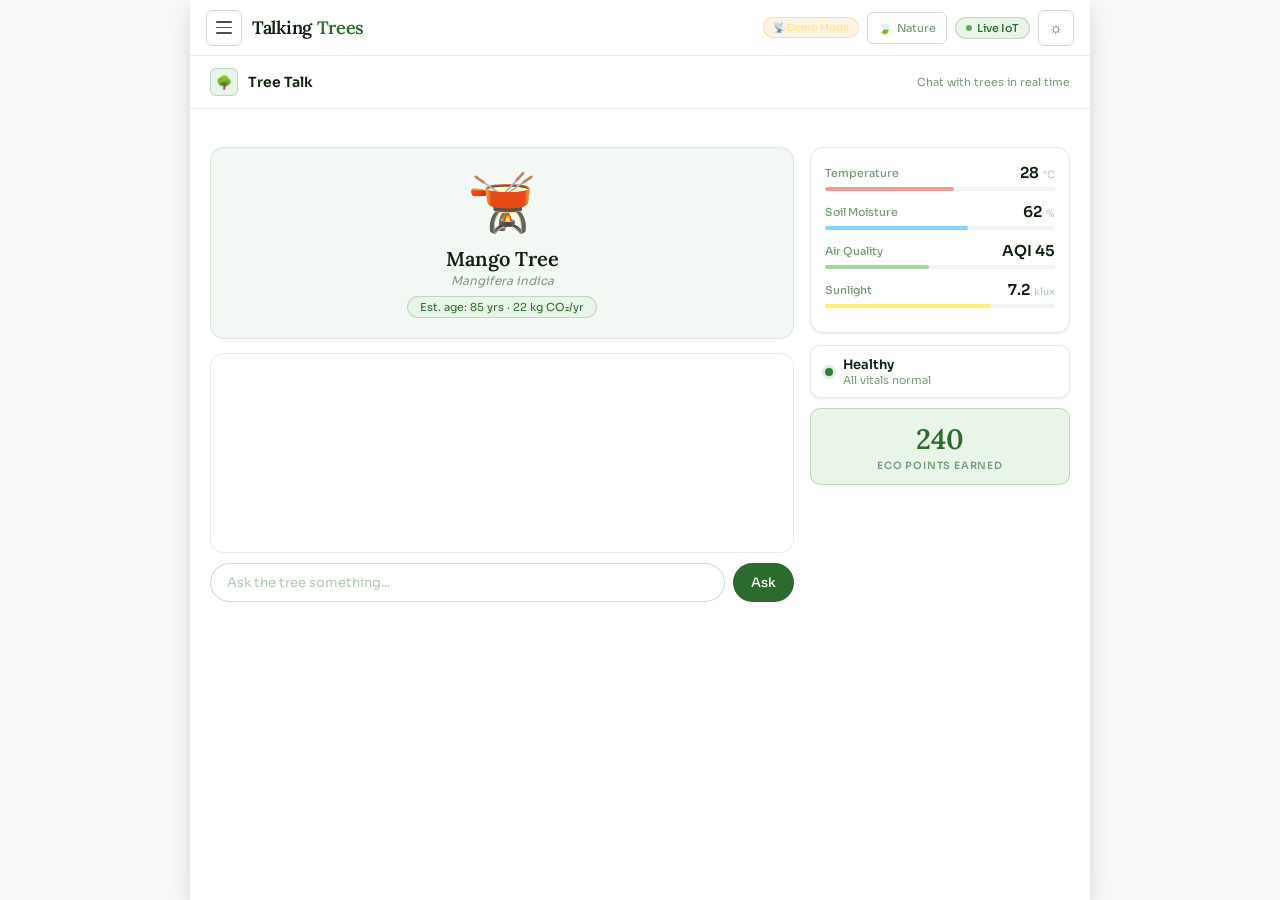
==== index.html @ 1254602d "Talking Trees - Smart City AI & IoT Project" ====
<!DOCTYPE html>
<html lang="en" data-theme="light">
<head>
  <meta charset="UTF-8"/>
  <meta name="viewport" content="width=device-width, initial-scale=1.0, maximum-scale=1.0"/>
  <meta name="theme-color" content="#ffffff"/>
  <meta name="mobile-web-app-capable" content="yes"/>
  <meta name="apple-mobile-web-app-capable" content="yes"/>
  <title>Talking Trees — Smart City AI &amp; IoT</title>
  <link rel="stylesheet" href="css/style.css"/>
  <link rel="stylesheet" href="https://unpkg.com/leaflet@1.9.4/dist/leaflet.css"/>
</head>
<body>
<div class="app">

  <div class="drawer-overlay" id="drawerOverlay" onclick="closeDrawer()"></div>

  <!-- SIDE DRAWER -->
  <div class="drawer" id="drawer">
    <div class="drawer-header">
      <div class="drawer-logo">Talking <span>Trees</span></div>
      <button class="drawer-close" onclick="closeDrawer()">&#x2715;</button>
    </div>
    <nav class="drawer-nav">
      <div class="drawer-section-label">Main</div>
      <button class="drawer-item active" id="di-talk" onclick="showTab('talk',this)"><div class="drawer-item-icon">&#x1F333;</div><span class="drawer-item-text">Tree Talk</span><span class="drawer-item-badge">AI</span></button>
      <button class="drawer-item" id="di-map" onclick="showTab('map',this)"><div class="drawer-item-icon">&#x1F5FA;</div><span class="drawer-item-text">City Map</span></button>
      <button class="drawer-item" id="di-qr" onclick="showTab('qr',this)"><div class="drawer-item-icon">&#x1F4F1;</div><span class="drawer-item-text">QR Scanner</span></button>
      <button class="drawer-item" id="di-weather" onclick="showTab('weather',this)"><div class="drawer-item-icon">&#x1F326;</div><span class="drawer-item-text">Weather Mood</span></button>
      <div class="drawer-section-label">Tools</div>
      <button class="drawer-item" id="di-carbon" onclick="showTab('carbon',this)"><div class="drawer-item-icon">&#x1F9EE;</div><span class="drawer-item-text">Carbon Calculator</span></button>
      <button class="drawer-item" id="di-community" onclick="showTab('community',this)"><div class="drawer-item-icon">&#x1F4E2;</div><span class="drawer-item-text">Community Reports</span></button>
      <div class="drawer-section-label">Features</div>
      <button class="drawer-item" id="di-leaf" onclick="showTab('leaf',this)"><div class="drawer-item-icon">&#x1F343;</div><span class="drawer-item-text">Leaf Diagnosis</span><span class="drawer-item-badge">AI</span></button>
      <button class="drawer-item" id="di-worldtrees" onclick="showTab('worldtrees',this)"><div class="drawer-item-icon">&#x1F30D;</div><span class="drawer-item-text">World Trees</span></button>
      <div class="drawer-section-label">Community</div>
      <button class="drawer-item" id="di-leaderboard" onclick="showTab('leaderboard',this)"><div class="drawer-item-icon">&#x1F3C6;</div><span class="drawer-item-text">Leaderboard</span></button>
    </nav>
    <div class="drawer-footer">Izee Business School &middot; Bengaluru &middot; Smart City</div>
  </div>

  <!-- TOPBAR -->
  <div class="topbar">
    <div class="topbar-left">
      <button class="hamburger-btn" id="hamburgerBtn" onclick="toggleDrawer()">
        <div class="hb-line"></div><div class="hb-line"></div><div class="hb-line"></div>
      </button>
      <div class="logo">Talking <span>Trees</span></div>
    </div>
    <div class="topbar-right">
      <button class="nature-toggle-btn" onclick="toggleNatureSounds()"><span class="nt-icon">&#x1F343;</span><span>Nature</span></button>
      <input type="range" id="natureVolSlider" min="0.1" max="1" step="0.05" value="0.6" oninput="setNatureVolume(this.value)" style="display:none;width:55px;accent-color:#2d6a2d"/>
      <span class="live-pill"><span class="live-dot"></span> Live IoT</span>
      <button class="theme-btn" id="themeBtn" onclick="toggleTheme()">&#9788;</button>
    </div>
  </div>

  <!-- TAB HEADER -->
  <div class="tab-header" id="tabHeader">
    <div class="tab-header-icon" id="tabHeaderIcon">&#x1F333;</div>
    <div class="tab-header-title" id="tabHeaderTitle">Tree Talk</div>
    <div class="tab-header-sub" id="tabHeaderSub">Chat with trees in real time</div>
  </div>

  <!-- ── TREE TALK ── -->
  <div id="tab-talk" class="panel active">
    <div class="tree-tabs-inner" id="treeTabs"></div>
    <div class="two-col">
      <div class="talk-left">
        <div class="tree-display">
          <img id="treePhoto" class="tree-photo" src="https://upload.wikimedia.org/wikipedia/commons/thumb/9/90/Hapus_Mango.jpg/200px-Hapus_Mango.jpg" alt="Mango Tree" onerror="this.style.display='none';document.getElementById('treeEmoji').style.display='block'"/>
          <span class="tree-art" id="treeEmoji" style="display:none">&#x1FAD5;</span>
          <div class="tree-name" id="treeName">Mango Tree</div>
          <div class="tree-latin" id="treeLatin">Mangifera indica</div>
          <div class="tree-age" id="treeAge">Est. age: 85 yrs &middot; 22 kg CO&#x2082;/yr</div>
        </div>
        <div id="voiceBar" class="voice-bar">
          <div class="vb-waves"><div class="vb-wave"></div><div class="vb-wave"></div><div class="vb-wave"></div><div class="vb-wave"></div><div class="vb-wave"></div></div>
          <div class="vb-text" id="vbText">Tree is speaking...</div>
          <button class="vb-stop" onclick="stopSpeech()">Stop</button>
        </div>
        <div class="chat-area" id="chatArea"></div>
        <div class="input-row">
          <input class="cinput" id="chatInput" placeholder="Ask the tree something..." onkeypress="if(event.key==='Enter')sendMsg()"/>
          <button class="sbtn" onclick="sendMsg()">Ask</button>
        </div>
      </div>
      <div class="talk-right">
        <div class="sensor-card">
          <div class="srow"><div class="slabel">Temperature</div><div><span class="sval" id="s-temp">28</span> <span class="sunit">&deg;C</span></div></div>
          <div class="btrack"><div class="bfill" id="b-temp" style="width:56%;background:#ef9a9a"></div></div>
          <div class="srow"><div class="slabel">Soil Moisture</div><div><span class="sval" id="s-moist">62</span> <span class="sunit">%</span></div></div>
          <div class="btrack"><div class="bfill" id="b-moist" style="width:62%;background:#81d4fa"></div></div>
          <div class="srow"><div class="slabel">Air Quality</div><div><span class="sval" id="s-aqi">AQI 45</span></div></div>
          <div class="btrack"><div class="bfill" id="b-aqi" style="width:45%;background:#a5d6a7"></div></div>
          <div class="srow"><div class="slabel">Sunlight</div><div><span class="sval" id="s-sun">7.2</span> <span class="sunit">klux</span></div></div>
          <div class="btrack"><div class="bfill" id="b-sun" style="width:72%;background:#fff176"></div></div>
        </div>
        <div class="health-badge">
          <span class="hdot good" id="hDot"></span>
          <div><div class="htext" id="hText">Healthy</div><div class="hsub" id="hSub">All vitals normal</div></div>
        </div>
        <div class="eco-box">
          <div class="eco-num" id="ecoNum">240</div>
          <div class="eco-label">Eco Points Earned</div>
        </div>
        <div class="alert-box" id="alertBox">Soil moisture critically low. Immediate watering recommended.</div>
      </div>
    </div>
  </div>

  <!-- ── MAP ── (FIX: z-index, padding-top, full location cards) -->
  <div id="tab-map" class="panel" style="padding-top:0">
    <div id="real-map" style="height:340px;border-radius:0;position:relative;z-index:1"></div>
    <div style="padding:14px">
      <div class="map-legend">
        <div class="legend-item"><div class="ldot" style="background:#2e7d32"></div> Healthy</div>
        <div class="legend-item"><div class="ldot" style="background:#e65100"></div> Moderate</div>
        <div class="legend-item"><div class="ldot" style="background:#c62828"></div> Stressed</div>
      </div>
      <div class="map-stats" style="margin-top:10px">
        <div class="mstat"><div class="mstat-n">9</div><div class="mstat-l">Registered Trees</div></div>
        <div class="mstat"><div class="mstat-n">3</div><div class="mstat-l">Locations</div></div>
        <div class="mstat"><div class="mstat-n">189 kg</div><div class="mstat-l">CO&#x2082;/yr</div></div>
      </div>
      <div class="section-label" style="margin-top:14px">Location &amp; Crop Details</div>
      <div class="location-cards" id="locationCards"></div>
    </div>
  </div>

  <!-- ── QR SCANNER ── (FIX: auto-show result, proper QR code) -->
  <div id="tab-qr" class="panel">
    <div class="qr-hero">
      <div class="qr-hero-title">Scan a Tree QR Code</div>
      <div class="qr-hero-sub">Camera scan, paste image, or enter Tree ID below</div>
    </div>
    <div id="qr-scanner-box">
      <div id="qr-video-wrap">
        <video id="qr-video" autoplay playsinline muted></video>
        <div class="qr-overlay"><div class="qr-frame"></div></div>
        <div class="qr-scan-line"></div>
      </div>
      <button class="qr-start-btn" id="qrStartBtn" onclick="startQRScan()">Start Camera Scanner</button>
      <button class="qr-stop-btn" id="qrStopBtn" onclick="stopQRScan()" style="display:none">Stop Scanner</button>
    </div>

    <!-- Paste / Upload QR -->
    <div class="qr-paste-box" id="qrPasteBox"
         ondragover="event.preventDefault();this.classList.add('drag-over')"
         ondragleave="this.classList.remove('drag-over')"
         ondrop="handleQRDrop(event)">
      <input type="file" id="qrFileInput" accept="image/*" style="display:none" onchange="handleQRFile(event)"/>
      <div class="qr-paste-icon">&#x1F5BC;</div>
      <div class="qr-paste-title">Paste or Drop a QR Image</div>
      <div class="qr-paste-sub">Ctrl+V to paste &nbsp;|&nbsp; drag &amp; drop &nbsp;|&nbsp; or click upload</div>
      <button class="qr-upload-btn" onclick="document.getElementById('qrFileInput').click()">Upload QR Image</button>
      <canvas id="qrPasteCanvas" style="display:none"></canvas>
      <div id="qrPasteStatus" class="qr-paste-status"></div>
    </div>

    <!-- Manual ID -->
    <div class="qr-manual">
      <div class="qr-manual-title">Enter Tree ID manually</div>
      <div class="qr-manual-row">
        <input class="qr-input" id="qrManualInput" placeholder="IBS-001, JIG-001, CAC-001..." onkeypress="if(event.key==='Enter')lookupTree()"/>
        <button class="qr-lookup-btn" onclick="lookupTree()">Lookup</button>
      </div>
      <div class="qr-id-chips" id="qrChips"></div>
    </div>

    <!-- Tree Result Card -->
    <div class="qr-result" id="qrResult" style="display:none">
      <div class="qr-result-header">
        <img id="qrResultPhoto" class="qr-result-photo" src="" alt="" style="display:none" onerror="this.style.display='none'"/>
        <div id="qrResultEmoji" style="font-size:44px;flex-shrink:0">&#x1FAD5;</div>
        <div>
          <div class="qr-result-name" id="qrName">Mango Tree</div>
          <div class="qr-result-loc" id="qrLoc">Izee Business School</div>
          <div class="qr-result-species" id="qrSpecies">Mangifera indica</div>
        </div>
        <div class="qr-result-status" id="qrStatus">Healthy</div>
      </div>

      <!-- Tree description -->
      <div id="qrDescription" style="font-size:13px;color:var(--text2);line-height:1.6;padding:10px;background:var(--surface2);border-radius:var(--radius-md);border:1px solid var(--border);margin-bottom:12px"></div>

      <div class="qr-sensors-grid">
        <div class="qr-sensor"><div class="qrs-icon">&#x1F321;</div><div class="qrs-val" id="qr-temp">27&deg;C</div><div class="qrs-label">Temperature</div></div>
        <div class="qr-sensor"><div class="qrs-icon">&#x1F4A7;</div><div class="qrs-val" id="qr-moist">68%</div><div class="qrs-label">Soil Moisture</div></div>
        <div class="qr-sensor"><div class="qrs-icon">&#x1F32B;</div><div class="qrs-val" id="qr-aqi">AQI 42</div><div class="qrs-label">Air Quality</div></div>
        <div class="qr-sensor"><div class="qrs-icon">&#x1F382;</div><div class="qrs-val" id="qr-age">85 yrs</div><div class="qrs-label">Age</div></div>
        <div class="qr-sensor"><div class="qrs-icon">&#x1F331;</div><div class="qrs-val" id="qr-co2">22 kg/yr</div><div class="qrs-label">CO&#x2082; Absorbed</div></div>
        <div class="qr-sensor"><div class="qrs-icon">&#x1F4CD;</div><div class="qrs-val" id="qr-id" style="font-size:11px">IBS-001</div><div class="qrs-label">Tree ID</div></div>
      </div>

      <button class="qr-speak-btn" id="qrSpeakBtn" onclick="speakTreeQR()">Hear this tree speak</button>

      <div class="lang-switcher">
        <div class="lang-title">Choose Language</div>
        <div class="lang-grid" id="langGrid"></div>
      </div>

      <!-- QR Code Image -->
      <div class="qr-code-display">
        <div class="qr-code-title">This tree's QR Code — scan to open on any phone</div>
        <div id="qrCodeImg" class="qr-code-img"></div>
        <div class="qr-code-hint">Print &amp; attach to the tree trunk</div>
      </div>
    </div>
  </div>

  <!-- ── WEATHER MOOD ── -->
  <div id="tab-weather" class="panel">
    <div id="weather-loading" class="weather-loading">Fetching live weather for Bengaluru...</div>
    <div id="weather-content" style="display:none">
      <div class="weather-card">
        <div class="weather-main">
          <div class="weather-icon" id="w-icon">&#x26C5;</div>
          <div class="weather-info">
            <div class="city">Bengaluru, Karnataka</div>
            <div class="temp"><span id="w-temp">28</span>&deg;C</div>
            <div class="cond" id="w-cond">Partly Cloudy</div>
          </div>
        </div>
        <div class="weather-details">
          <div class="wdet"><div class="wdet-v" id="w-humid">65%</div><div class="wdet-l">Humidity</div></div>
          <div class="wdet"><div class="wdet-v" id="w-wind">12 km/h</div><div class="wdet-l">Wind</div></div>
          <div class="wdet"><div class="wdet-v" id="w-aqi">AQI 48</div><div class="wdet-l">Air Quality</div></div>
        </div>
      </div>
      <button class="mood-speak-all-btn" id="speakAllBtn" onclick="speakAllMoods()">Hear All Trees in This Weather</button>
      <div class="section-label">How the trees feel today</div>
      <div class="mood-grid" id="moodGrid"></div>
    </div>
  </div>

  <!-- ── CARBON CALC ── -->
  <div id="tab-carbon" class="panel">
    <div class="carbon-hero">
      <div class="carbon-trees" id="c-trees">12 Trees</div>
      <div class="carbon-sub">needed to offset your annual carbon footprint</div>
      <div class="carbon-label" id="c-total">Total: 2,400 kg CO&#x2082;/year</div>
    </div>
    <div class="calc-grid">
      <div class="calc-item"><div class="calc-label">Km driven / week</div><div class="calc-val" id="cv-car">100 km</div><input type="range" class="cslider" min="0" max="500" value="100" id="sl-car" oninput="updateCarbon()"></div>
      <div class="calc-item"><div class="calc-label">Flights per year</div><div class="calc-val" id="cv-fly">2 flights</div><input type="range" class="cslider" min="0" max="20" value="2" id="sl-fly" oninput="updateCarbon()"></div>
      <div class="calc-item"><div class="calc-label">Meat meals / week</div><div class="calc-val" id="cv-meat">4 meals</div><input type="range" class="cslider" min="0" max="21" value="4" id="sl-meat" oninput="updateCarbon()"></div>
      <div class="calc-item"><div class="calc-label">Home energy (kWh/mo)</div><div class="calc-val" id="cv-home">200 kWh</div><input type="range" class="cslider" min="0" max="1000" value="200" id="sl-home" oninput="updateCarbon()"></div>
    </div>
    <div class="breakdown">
      <div class="brow"><div class="brow-label">Transport</div><div class="bbar-track"><div class="bbar-fill" id="bb-car"></div></div><div class="brow-val" id="bv-car">520 kg</div></div>
      <div class="brow"><div class="brow-label">Flights</div><div class="bbar-track"><div class="bbar-fill" id="bb-fly" style="background:#ef9a9a"></div></div><div class="brow-val" id="bv-fly">600 kg</div></div>
      <div class="brow"><div class="brow-label">Diet</div><div class="bbar-track"><div class="bbar-fill" id="bb-meat" style="background:#fff176"></div></div><div class="brow-val" id="bv-meat">832 kg</div></div>
      <div class="brow"><div class="brow-label">Home energy</div><div class="bbar-track"><div class="bbar-fill" id="bb-home" style="background:#81d4fa"></div></div><div class="brow-val" id="bv-home">480 kg</div></div>
    </div>
    <button class="offset-btn" onclick="alert('Planting plan generated! Trees recommended for your zone in Bengaluru.')">Get My Tree Planting Plan</button>
  </div>

  <!-- ── COMMUNITY ── -->
  <div id="tab-community" class="panel">
    <div class="report-form">
      <div class="form-row">
        <label class="form-label">Select Tree</label>
        <select class="form-select" id="r-tree">
          <option>Mango Tree — Izee Business School (IBS-001)</option>
          <option>Neem Tree — Izee Business School (IBS-002)</option>
          <option>Peepal Tree — Izee Business School (IBS-003)</option>
          <option>Rain Tree — Jigani Industrial Area (JIG-001)</option>
          <option>Gulmohar — Jigani Industrial Area (JIG-002)</option>
          <option>Ashoka Tree — Christ Academy (CAC-001)</option>
          <option>Coconut Palm — Christ Academy (CAC-002)</option>
          <option>Indian Oak — Christ Academy (CAC-003)</option>
        </select>
      </div>
      <div class="form-row">
        <label class="form-label">Issue Type</label>
        <select class="form-select" id="r-issue">
          <option>Leaves yellowing / disease</option>
          <option>Broken branch</option>
          <option>Pest infestation</option>
          <option>Construction damage</option>
          <option>Needs watering</option>
          <option>Vandalism / littering</option>
        </select>
      </div>
      <div class="form-row">
        <label class="form-label">Severity</label>
        <div class="severity-row">
          <button class="sev-btn active-sev" onclick="setSev(this,'low')">Low</button>
          <button class="sev-btn" onclick="setSev(this,'medium')">Medium</button>
          <button class="sev-btn" onclick="setSev(this,'high')">High — Urgent</button>
        </div>
      </div>
      <div class="form-row">
        <label class="form-label">Description</label>
        <textarea class="form-textarea" id="r-desc" placeholder="Describe what you observed..."></textarea>
      </div>
      <button class="submit-btn" onclick="submitReport()">Submit Report</button>
    </div>
    <div class="section-label">Recent Reports</div>
    <div id="reportFeed"></div>
  </div>

  <!-- ── LEAF AI ── -->
  <div id="tab-leaf" class="panel">
    <div class="ti-hero">
      <div class="ti-title">Leaf Disease Diagnosis</div>
      <div class="ti-sub">Upload a leaf photo — AI diagnoses health, disease and care tips</div>
    </div>
    <div class="leaf-upload-area">
      <input type="file" accept="image/*" onchange="handleLeafUpload(event)"/>
      <div class="upload-icon">&#x1F343;</div>
      <div class="upload-title">Upload a Leaf Photo</div>
      <div class="upload-sub">Supports any plant or tree leaf</div>
    </div>
    <img id="leafPreview" class="leaf-preview"/>
    <button id="analyzeBtn" class="analyze-btn" onclick="analyzeLeaf()">Analyze with AI</button>
    <div class="section-label">Or try a sample</div>
    <div class="demo-samples">
      <div class="dsample" onclick="runDemoLeaf('healthy')"><div class="dsample-icon">&#x1F331;</div><div class="dsample-label">Healthy</div></div>
      <div class="dsample" onclick="runDemoLeaf('yellow')"><div class="dsample-icon">&#x1F342;</div><div class="dsample-label">Yellowing</div></div>
      <div class="dsample" onclick="runDemoLeaf('pest')"><div class="dsample-icon">&#x1F41B;</div><div class="dsample-label">Pest damage</div></div>
      <div class="dsample" onclick="runDemoLeaf('fungal')"><div class="dsample-icon">&#x1F344;</div><div class="dsample-label">Fungal spots</div></div>
    </div>
    <div class="ai-result" id="aiResult">
      <div class="ai-result-title"><span id="aiStatusIcon"></span> <span id="aiResultTitle">Analysis Result</span></div>
      <div class="ai-result-body" id="aiResultBody"></div>
    </div>
  </div>

  <!-- ── WORLD TREES ── (55 trees) -->
  <div id="tab-worldtrees" class="panel">
    <div class="wt-hero">
      <div class="wt-title">World Trees Encyclopedia</div>
      <div class="wt-sub">Explore 55 trees from 6 continents</div>
    </div>
    <div class="wt-search-row">
      <input class="wt-search" id="wtSearch" placeholder="Search by name, country, climate..." oninput="filterWorldTrees()"/>
      <div class="wt-filters" id="wtFilters"></div>
    </div>
    <div class="wt-stats-row" id="wtStats"></div>
    <div class="wt-grid" id="wtGrid"></div>
    <div id="wtModal" class="wt-modal" style="display:none">
      <div class="wt-modal-content">
        <button class="wt-modal-close" onclick="closeWTModal()">&#x2715;</button>
        <div id="wtModalBody"></div>
      </div>
    </div>
  </div>

  <!-- ── LEADERBOARD ── -->
  <div id="tab-leaderboard" class="panel">
    <div class="lb-header">
      <div class="lb-title">Eco Champions</div>
      <div class="lb-sub">Schools &amp; communities competing to protect Bengaluru's trees</div>
    </div>
    <div class="lb-tabs">
      <button class="lb-tab active" onclick="switchLb('schools',this)">Schools</button>
      <button class="lb-tab" onclick="switchLb('users',this)">Users</button>
      <button class="lb-tab" onclick="switchLb('zones',this)">Zones</button>
    </div>
    <div id="lb-list"></div>
    <div class="lb-your-score">
      <div class="lby-label">Your Score</div>
      <div class="lby-points"><span id="lby-num">240</span> pts</div>
      <div class="lby-rank">Rank #<span id="lby-rank">12</span> &middot; Keep going!</div>
    </div>
  </div>

</div>

<script src="https://unpkg.com/leaflet@1.9.4/dist/leaflet.js"></script>
<script src="https://unpkg.com/jsqr@1.4.0/dist/jsQR.js"></script>
<script src="js/data.js"></script>
<script src="js/api.js"></script>
<script src="js/speech.js"></script>
<script src="js/treeTalk.js"></script>
<script src="js/map.js"></script>
<script src="js/qrScanner.js"></script>
<script src="js/weather.js"></script>
<script src="js/carbon.js"></script>
<script src="js/community.js"></script>
<script src="js/leafAI.js"></script>
<script src="js/leaderboard.js"></script>
<script src="js/natureSounds.js"></script>
<script src="js/language.js"></script>
<script src="js/worldTrees.js"></script>
<script src="js/app.js"></script>
</body>
</html>
---- css/style.css ----
/* ══════════════════════════════════════════
   TALKING TREES — Professional Design System
   Font: Sora (UI) + Lora (Display)
   Theme: Light default, Dark switchable
   Style: Tech-forward & Clean
══════════════════════════════════════════ */
@import url('https://fonts.googleapis.com/css2?family=Sora:wght@300;400;500;600&family=Lora:ital,wght@0,400;0,600;1,400&family=JetBrains+Mono:wght@400;500&display=swap');

:root {
  --font-ui:'Sora',sans-serif;--font-display:'Lora',serif;--font-mono:'JetBrains Mono',monospace;
  --bg:#f8faf8;--bg2:#ffffff;--bg3:#f0f5f0;--bg4:#e8f0e8;
  --surface:#ffffff;--surface2:#f4f8f4;
  --text:#0f1f0f;--text2:#3d5c3d;--text3:#7a9c7a;--text4:#b0c8b0;
  --green:#2d6a2d;--green-mid:#3d8b3d;--green-light:#5aad5a;--green-pale:#e8f5e8;--green-glow:rgba(45,106,45,0.08);
  --border:rgba(45,106,45,0.12);--border2:rgba(45,106,45,0.22);--border3:rgba(45,106,45,0.38);
  --red:#c0392b;--amber:#d4830a;--blue:#2563ae;
  --shadow-sm:0 1px 3px rgba(0,0,0,0.06),0 1px 2px rgba(0,0,0,0.04);
  --shadow-md:0 4px 12px rgba(0,0,0,0.08),0 2px 4px rgba(0,0,0,0.04);
  --shadow-lg:0 10px 30px rgba(0,0,0,0.1),0 4px 8px rgba(0,0,0,0.06);
  --radius-sm:6px;--radius-md:10px;--radius-lg:14px;--radius-xl:20px;
  --transition:all 0.2s ease;
}
[data-theme="dark"] {
  --bg:#0c140c;--bg2:#111a11;--bg3:#172217;--bg4:#1e2e1e;
  --surface:#172217;--surface2:#1e2e1e;
  --text:#e8f5e8;--text2:#a8c8a8;--text3:#6a9a6a;--text4:#3d5c3d;
  --green:#5aad5a;--green-mid:#4d9a4d;--green-light:#7bc97b;--green-pale:rgba(90,173,90,0.12);--green-glow:rgba(90,173,90,0.1);
  --border:rgba(90,173,90,0.12);--border2:rgba(90,173,90,0.2);--border3:rgba(90,173,90,0.32);
  --shadow-sm:0 1px 3px rgba(0,0,0,0.3);--shadow-md:0 4px 12px rgba(0,0,0,0.4);--shadow-lg:0 10px 30px rgba(0,0,0,0.5);
}
*,*::before,*::after{box-sizing:border-box;margin:0;padding:0}
html{font-size:16px;-webkit-tap-highlight-color:transparent}
body{font-family:var(--font-ui);background:var(--bg);color:var(--text);min-height:100vh;transition:background 0.3s,color 0.3s;-webkit-font-smoothing:antialiased}
button{cursor:pointer;font-family:var(--font-ui)}
input,select,textarea{font-family:var(--font-ui)}

.app{max-width:900px;margin:0 auto;background:var(--bg2);min-height:100vh;box-shadow:var(--shadow-lg);position:relative}

/* TOPBAR */
.topbar{display:flex;align-items:center;justify-content:space-between;padding:0 16px;height:56px;background:var(--bg2);border-bottom:1px solid var(--border);position:sticky;top:0;z-index:200;transition:background 0.3s,border-color 0.3s}
.topbar-left{display:flex;align-items:center;gap:10px}
.hamburger-btn{width:36px;height:36px;border:1px solid var(--border2);border-radius:var(--radius-sm);background:transparent;display:flex;flex-direction:column;align-items:center;justify-content:center;gap:4px;transition:var(--transition)}
.hamburger-btn:hover{background:var(--green-pale);border-color:var(--border3)}
.hb-line{width:16px;height:1.5px;background:var(--text2);border-radius:2px;transition:var(--transition)}
.hamburger-btn.active .hb-line:nth-child(1){transform:translateY(5.5px) rotate(45deg)}
.hamburger-btn.active .hb-line:nth-child(2){opacity:0}
.hamburger-btn.active .hb-line:nth-child(3){transform:translateY(-5.5px) rotate(-45deg)}
.logo{font-family:var(--font-display);font-size:18px;font-weight:600;color:var(--text);letter-spacing:-0.3px}
.logo span{color:var(--green)}
.topbar-right{display:flex;align-items:center;gap:8px}
.live-pill{display:inline-flex;align-items:center;gap:5px;background:var(--green-pale);border:1px solid var(--border2);border-radius:20px;padding:3px 10px;font-size:11px;color:var(--green);font-weight:500}
.live-dot{width:6px;height:6px;border-radius:50%;background:var(--green-light);animation:blink 1.5s ease-in-out infinite}
@keyframes blink{0%,100%{opacity:1}50%{opacity:0.3}}
.theme-btn{width:36px;height:36px;border:1px solid var(--border2);border-radius:var(--radius-sm);background:transparent;color:var(--text2);font-size:15px;display:flex;align-items:center;justify-content:center;transition:var(--transition)}
.theme-btn:hover{background:var(--green-pale);border-color:var(--border3)}
.nature-toggle-btn{height:32px;border:1px solid var(--border2);border-radius:var(--radius-sm);background:transparent;color:var(--text3);font-size:11px;font-weight:500;padding:0 10px;display:flex;align-items:center;gap:5px;transition:var(--transition);white-space:nowrap}
.nature-toggle-btn:hover{background:var(--green-pale);color:var(--green);border-color:var(--border3)}
.nature-toggle-btn.active{background:var(--green-pale);color:var(--green);border-color:var(--green-light)}

/* DRAWER */
.drawer-overlay{position:fixed;inset:0;background:rgba(0,0,0,0.4);z-index:300;opacity:0;pointer-events:none;transition:opacity 0.25s}
.drawer-overlay.open{opacity:1;pointer-events:all}
.drawer{position:fixed;top:0;left:0;bottom:0;width:270px;background:var(--bg2);z-index:400;transform:translateX(-100%);transition:transform 0.28s cubic-bezier(0.4,0,0.2,1);border-right:1px solid var(--border);display:flex;flex-direction:column;overflow:hidden}
.drawer.open{transform:translateX(0)}
.drawer-header{padding:16px 20px;border-bottom:1px solid var(--border);display:flex;align-items:center;justify-content:space-between}
.drawer-logo{font-family:var(--font-display);font-size:17px;font-weight:600;color:var(--text)}
.drawer-logo span{color:var(--green)}
.drawer-close{width:30px;height:30px;border:none;background:none;color:var(--text3);font-size:18px;display:flex;align-items:center;justify-content:center;border-radius:var(--radius-sm);transition:var(--transition)}
.drawer-close:hover{background:var(--bg3);color:var(--text)}
.drawer-nav{flex:1;overflow-y:auto;padding:8px 0}
.drawer-section-label{font-size:10px;font-weight:600;letter-spacing:1.2px;text-transform:uppercase;color:var(--text4);padding:12px 20px 4px}
.drawer-item{display:flex;align-items:center;gap:12px;padding:10px 20px;color:var(--text2);font-size:13px;font-weight:400;border:none;background:none;width:100%;text-align:left;cursor:pointer;transition:var(--transition);position:relative}
.drawer-item:hover{background:var(--bg3);color:var(--text)}
.drawer-item.active{background:var(--green-pale);color:var(--green);font-weight:500}
.drawer-item.active::before{content:'';position:absolute;left:0;top:4px;bottom:4px;width:3px;background:var(--green);border-radius:0 3px 3px 0}
.drawer-item-icon{width:32px;height:32px;border-radius:var(--radius-sm);background:var(--bg3);display:flex;align-items:center;justify-content:center;font-size:14px;flex-shrink:0;transition:var(--transition)}
.drawer-item.active .drawer-item-icon{background:var(--green-pale)}
.drawer-item-text{flex:1}
.drawer-item-badge{font-size:9px;padding:2px 6px;border-radius:20px;background:var(--green-pale);color:var(--green);font-weight:600;border:1px solid var(--border2)}
.drawer-footer{padding:16px 20px;border-top:1px solid var(--border);font-size:11px;color:var(--text4)}

/* TAB HEADER */
.tab-header{display:flex;align-items:center;gap:10px;padding:12px 20px;border-bottom:1px solid var(--border);background:var(--bg2)}
.tab-header-icon{width:28px;height:28px;border-radius:var(--radius-sm);background:var(--green-pale);border:1px solid var(--border2);display:flex;align-items:center;justify-content:center;font-size:13px}
.tab-header-title{font-size:14px;font-weight:600;color:var(--text)}
.tab-header-sub{font-size:11px;color:var(--text3);margin-left:auto}

/* PANELS */
.panel{display:none;padding:20px;animation:fadeIn 0.25s ease}
.panel.active{display:block}
@keyframes fadeIn{from{opacity:0;transform:translateY(4px)}to{opacity:1;transform:translateY(0)}}
.section-label{font-size:10px;font-weight:600;letter-spacing:1px;text-transform:uppercase;color:var(--text4);margin-bottom:10px}

/* TREE TALK */
.tree-tabs-inner{display:flex;gap:6px;margin-bottom:16px;overflow-x:auto;scrollbar-width:none;padding-bottom:2px}
.tree-tabs-inner::-webkit-scrollbar{display:none}
.ttab{display:flex;align-items:center;gap:7px;padding:7px 14px;border-radius:var(--radius-md);border:1px solid var(--border);background:var(--surface);color:var(--text3);font-size:12px;font-weight:500;white-space:nowrap;transition:var(--transition)}
.ttab:hover{border-color:var(--border3);color:var(--text2);background:var(--surface2)}
.ttab.active{background:var(--green-pale);color:var(--green);border-color:var(--border2);font-weight:600}
.ttab img{width:20px;height:20px;border-radius:4px;object-fit:cover}
.two-col{display:grid;grid-template-columns:1fr 260px;gap:16px}
@media(max-width:640px){.two-col{grid-template-columns:1fr}}
.tree-display{background:var(--surface2);border:1px solid var(--border);border-radius:var(--radius-lg);padding:20px;text-align:center;margin-bottom:14px}
.tree-photo{width:100px;height:100px;border-radius:var(--radius-md);object-fit:cover;margin:0 auto 12px;display:block;border:2px solid var(--border2);box-shadow:var(--shadow-sm)}
.tree-art{font-size:56px;display:block;margin:0 auto 8px;animation:sway 4s ease-in-out infinite}
@keyframes sway{0%,100%{transform:rotate(-1.5deg)}50%{transform:rotate(1.5deg)}}
.tree-art.speaking-anim{animation:speakBounce 0.4s ease-in-out infinite alternate}
@keyframes speakBounce{0%{transform:scale(1)}100%{transform:scale(1.08)}}
.tree-name{font-family:var(--font-display);font-size:20px;font-weight:600;color:var(--text)}
.tree-latin{font-size:12px;color:var(--text3);font-style:italic;margin-top:2px}
.tree-age{font-size:11px;color:var(--green);margin-top:8px;background:var(--green-pale);display:inline-block;padding:3px 12px;border-radius:20px;border:1px solid var(--border2)}
.voice-bar{display:none;align-items:center;gap:8px;padding:8px 12px;background:var(--green-pale);border:1px solid var(--border2);border-radius:var(--radius-md);margin-bottom:10px}
.voice-bar.show{display:flex}
.vb-waves{display:flex;align-items:center;gap:2px}
.vb-wave{width:3px;border-radius:2px;background:var(--green);animation:wave 0.8s ease-in-out infinite}
.vb-wave:nth-child(1){height:8px}.vb-wave:nth-child(2){height:14px;animation-delay:0.1s}.vb-wave:nth-child(3){height:10px;animation-delay:0.2s}.vb-wave:nth-child(4){height:16px;animation-delay:0.3s}.vb-wave:nth-child(5){height:8px;animation-delay:0.15s}
@keyframes wave{0%,100%{transform:scaleY(0.4)}50%{transform:scaleY(1)}}
.vb-text{font-size:12px;color:var(--green);flex:1;font-weight:500}
.vb-stop{background:none;border:1px solid var(--border2);border-radius:20px;padding:3px 10px;font-size:11px;color:var(--text3)}
.chat-area{background:var(--surface);border:1px solid var(--border);border-radius:var(--radius-lg);padding:12px;height:200px;overflow-y:auto;margin-bottom:10px;scrollbar-width:thin}
.msg{display:flex;gap:8px;margin-bottom:10px;align-items:flex-start}
.mavatar{width:28px;height:28px;border-radius:50%;overflow:hidden;flex-shrink:0;border:1px solid var(--border2);background:var(--surface2);display:flex;align-items:center;justify-content:center;font-size:14px}
.mavatar img{width:100%;height:100%;object-fit:cover}
.mbubble{background:var(--surface2);border:1px solid var(--border);border-radius:0 var(--radius-md) var(--radius-md) var(--radius-md);padding:8px 32px 8px 12px;font-size:13px;line-height:1.55;color:var(--text);flex:1;position:relative}
.mbubble.user{background:var(--green-pale);border-color:var(--border2);color:var(--green);border-radius:var(--radius-md) 0 var(--radius-md) var(--radius-md);padding-right:12px}
.speak-msg-btn{position:absolute;right:6px;top:6px;background:none;border:none;font-size:11px;color:var(--text4);padding:2px 4px;border-radius:4px;transition:var(--transition)}
.speak-msg-btn:hover{color:var(--green);background:var(--green-pale)}
.speak-msg-btn.active{color:var(--green);animation:pulse 1s infinite}
@keyframes pulse{0%,100%{opacity:1}50%{opacity:0.4}}
.input-row{display:flex;gap:8px}
.cinput{flex:1;background:var(--surface);border:1px solid var(--border2);border-radius:var(--radius-xl);padding:10px 16px;color:var(--text);font-size:13px;outline:none;transition:var(--transition)}
.cinput:focus{border-color:var(--green-light);box-shadow:0 0 0 3px var(--green-glow)}
.cinput::placeholder{color:var(--text4)}
.sbtn{background:var(--green);border:none;border-radius:var(--radius-xl);padding:10px 18px;color:#fff;font-size:13px;font-weight:500;transition:var(--transition)}
.sbtn:hover{background:var(--green-mid);transform:translateY(-1px)}
.sensor-card{background:var(--surface);border:1px solid var(--border);border-radius:var(--radius-lg);padding:14px;margin-bottom:12px;box-shadow:var(--shadow-sm)}
.srow{display:flex;justify-content:space-between;align-items:center;margin-bottom:4px}
.slabel{font-size:11px;color:var(--text3);font-weight:500}
.sval{font-size:15px;font-weight:600;color:var(--text)}
.sunit{font-size:10px;color:var(--text4)}
.btrack{background:var(--bg3);border-radius:4px;height:4px;margin-bottom:10px}
.bfill{height:4px;border-radius:4px;transition:width 1s ease}
.health-badge{display:flex;align-items:center;gap:10px;padding:10px 14px;background:var(--surface);border:1px solid var(--border);border-radius:var(--radius-md);margin-bottom:10px;box-shadow:var(--shadow-sm)}
.hdot{width:8px;height:8px;border-radius:50%;flex-shrink:0}
.hdot.good{background:#2e7d32;box-shadow:0 0 0 3px rgba(46,125,50,0.15)}
.hdot.warn{background:#e65100;box-shadow:0 0 0 3px rgba(230,81,0,0.15)}
.hdot.bad{background:#c62828;box-shadow:0 0 0 3px rgba(198,40,40,0.15)}
.htext{font-size:13px;font-weight:600;color:var(--text)}
.hsub{font-size:11px;color:var(--text3)}
.eco-box{background:var(--green-pale);border:1px solid var(--border2);border-radius:var(--radius-md);padding:12px;text-align:center;margin-bottom:10px}
.eco-num{font-family:var(--font-display);font-size:28px;font-weight:600;color:var(--green)}
.eco-label{font-size:10px;font-weight:600;color:var(--text3);text-transform:uppercase;letter-spacing:0.8px;margin-top:2px}
.alert-box{background:#fff8e1;border:1px solid #ffca28;border-radius:var(--radius-md);padding:10px 12px;font-size:12px;color:#e65100;display:none;font-weight:500}
[data-theme="dark"] .alert-box{background:rgba(255,202,40,0.1)}
.alert-box.show{display:block}

/* MAP */
.map-container{border-radius:var(--radius-lg);overflow:hidden;border:1px solid var(--border);box-shadow:var(--shadow-sm)}
.map-legend{display:flex;gap:16px;margin-top:12px;padding:10px 14px;background:var(--surface);border:1px solid var(--border);border-radius:var(--radius-md);font-size:12px}
.legend-item{display:flex;align-items:center;gap:6px;color:var(--text2)}
.ldot{width:8px;height:8px;border-radius:50%}
.map-stats{display:grid;grid-template-columns:repeat(3,1fr);gap:10px;margin-top:10px}
.mstat{background:var(--surface);border:1px solid var(--border);border-radius:var(--radius-md);padding:12px;text-align:center;box-shadow:var(--shadow-sm)}
.mstat-n{font-family:var(--font-display);font-size:22px;font-weight:600;color:var(--green)}
.mstat-l{font-size:10px;font-weight:600;color:var(--text4);text-transform:uppercase;letter-spacing:0.8px;margin-top:2px}
.location-cards{display:grid;grid-template-columns:repeat(auto-fit,minmax(200px,1fr));gap:10px;margin-top:12px}
.location-card{background:var(--surface);border:1px solid var(--border);border-radius:var(--radius-lg);padding:14px;box-shadow:var(--shadow-sm);transition:var(--transition)}
.location-card:hover{border-color:var(--border3);box-shadow:var(--shadow-md)}
.lc-header{display:flex;align-items:center;gap:10px;margin-bottom:10px}
.lc-icon{width:36px;height:36px;border-radius:var(--radius-sm);background:var(--green-pale);border:1px solid var(--border2);display:flex;align-items:center;justify-content:center;font-size:16px;flex-shrink:0}
.lc-name{font-size:13px;font-weight:600;color:var(--text)}
.lc-coord{font-size:10px;color:var(--text4);font-family:var(--font-mono)}
.lc-divider{border:none;border-top:1px solid var(--border);margin:8px 0}
.lc-row{display:flex;justify-content:space-between;align-items:center;margin-bottom:4px}
.lc-label{font-size:11px;color:var(--text3)}
.lc-val{font-size:11px;font-weight:600;color:var(--text2)}
.lc-tags{display:flex;flex-wrap:wrap;gap:4px;margin-top:8px}
.lc-tag{font-size:10px;padding:2px 8px;border-radius:20px;background:var(--bg3);border:1px solid var(--border);color:var(--text3)}
.lc-tag.green{background:var(--green-pale);border-color:var(--border2);color:var(--green)}

/* QR SCANNER */
.qr-hero{padding:4px 0 16px}
.qr-hero-title{font-family:var(--font-display);font-size:20px;font-weight:600;color:var(--text)}
.qr-hero-sub{font-size:13px;color:var(--text3);margin-top:4px}
#qr-video-wrap{position:relative;border-radius:var(--radius-lg);overflow:hidden;margin-bottom:10px;display:none;background:#000;border:1px solid var(--border)}
#qr-video{width:100%;max-height:280px;object-fit:cover;display:block}
.qr-overlay{position:absolute;inset:0;display:flex;align-items:center;justify-content:center;pointer-events:none}
.qr-frame{width:200px;height:200px;border:2px solid var(--green);border-radius:var(--radius-lg);box-shadow:0 0 0 2000px rgba(0,0,0,0.45)}
.qr-scan-line{position:absolute;left:calc(50% - 100px);width:200px;height:2px;background:linear-gradient(90deg,transparent,var(--green),transparent);animation:scanLine 2s linear infinite}
@keyframes scanLine{0%{top:calc(50% - 100px)}100%{top:calc(50% + 100px)}}
.qr-start-btn,.qr-stop-btn{width:100%;padding:12px;border-radius:var(--radius-md);font-size:14px;font-weight:500;border:1px solid var(--border2);transition:var(--transition);margin-bottom:12px}
.qr-start-btn{background:var(--green-pale);color:var(--green)}
.qr-start-btn:hover{background:var(--green);color:#fff}
.qr-stop-btn{background:#fff1f0;color:var(--red);border-color:#ffcdd2}
[data-theme="dark"] .qr-stop-btn{background:rgba(198,40,40,0.1);border-color:rgba(198,40,40,0.3)}
.qr-paste-box{border:1.5px dashed var(--border2);border-radius:var(--radius-lg);padding:20px;text-align:center;margin-bottom:12px;transition:var(--transition);background:var(--surface2)}
.qr-paste-box:hover,.qr-paste-box.drag-over{background:var(--green-pale);border-color:var(--green-light)}
.qr-paste-icon{font-size:28px;margin-bottom:8px}
.qr-paste-title{font-size:14px;font-weight:600;color:var(--text);margin-bottom:4px}
.qr-paste-sub{font-size:12px;color:var(--text3);line-height:1.6;margin-bottom:12px}
.qr-upload-btn{background:var(--green-pale);border:1px solid var(--border2);border-radius:20px;padding:7px 16px;color:var(--green);font-size:12px;font-weight:500;transition:var(--transition)}
.qr-upload-btn:hover{background:var(--green);color:#fff}
.qr-paste-status{margin-top:10px;padding:8px 12px;border-radius:var(--radius-md);font-size:12px;display:none}
.qr-paste-status.loading{background:#e3f2fd;color:#1565c0;border:1px solid #bbdefb}
.qr-paste-status.success{background:var(--green-pale);color:var(--green);border:1px solid var(--border2)}
.qr-paste-status.warn{background:#fff8e1;color:#e65100;border:1px solid #ffe082}
.qr-paste-status.error{background:#ffebee;color:var(--red);border:1px solid #ffcdd2}
[data-theme="dark"] .qr-paste-status.loading{background:rgba(21,101,192,0.15);border-color:rgba(21,101,192,0.3)}
[data-theme="dark"] .qr-paste-status.warn{background:rgba(230,81,0,0.1);border-color:rgba(230,81,0,0.3)}
[data-theme="dark"] .qr-paste-status.error{background:rgba(198,40,40,0.1);border-color:rgba(198,40,40,0.3)}
.qr-manual{background:var(--surface);border:1px solid var(--border);border-radius:var(--radius-lg);padding:14px;margin-bottom:14px}
.qr-manual-title{font-size:11px;font-weight:600;color:var(--text4);text-transform:uppercase;letter-spacing:1px;margin-bottom:10px}
.qr-manual-row{display:flex;gap:8px;margin-bottom:10px}
.qr-input{flex:1;background:var(--surface2);border:1px solid var(--border2);border-radius:var(--radius-xl);padding:9px 14px;color:var(--text);font-size:13px;outline:none;transition:var(--transition)}
.qr-input:focus{border-color:var(--green-light);box-shadow:0 0 0 3px var(--green-glow)}
.qr-input::placeholder{color:var(--text4)}
.qr-lookup-btn{background:var(--green);border:none;border-radius:var(--radius-xl);padding:9px 16px;color:#fff;font-size:13px;font-weight:500;transition:var(--transition)}
.qr-id-chips{display:flex;flex-wrap:wrap;gap:5px}
.qr-chip{background:var(--surface2);border:1px solid var(--border);border-radius:20px;padding:4px 10px;font-size:11px;font-family:var(--font-mono);color:var(--text3);cursor:pointer;transition:var(--transition)}
.qr-chip:hover{background:var(--green-pale);border-color:var(--border2);color:var(--green)}
.qr-result{background:var(--surface);border:1px solid var(--border);border-radius:var(--radius-lg);padding:16px;box-shadow:var(--shadow-sm);animation:fadeIn 0.3s ease}
.qr-result-header{display:flex;align-items:flex-start;gap:14px;margin-bottom:16px}
.qr-result-photo{width:60px;height:60px;border-radius:var(--radius-md);object-fit:cover;border:1px solid var(--border2);flex-shrink:0}
.qr-result-emoji{font-size:40px;flex-shrink:0}
.qr-result-name{font-family:var(--font-display);font-size:18px;font-weight:600;color:var(--text)}
.qr-result-loc{font-size:12px;color:var(--text3);margin-top:2px}
.qr-result-species{font-size:11px;color:var(--text4);font-style:italic;margin-top:1px}
.qr-result-status{margin-left:auto;font-size:11px;font-weight:600;padding:4px 12px;border-radius:20px;white-space:nowrap;flex-shrink:0}
.qr-sensors-grid{display:grid;grid-template-columns:repeat(3,1fr);gap:8px;margin-bottom:14px}
@media(max-width:400px){.qr-sensors-grid{grid-template-columns:repeat(2,1fr)}}
.qr-sensor{background:var(--surface2);border:1px solid var(--border);border-radius:var(--radius-md);padding:10px;text-align:center}
.qrs-icon{font-size:16px;margin-bottom:4px}
.qrs-val{font-size:14px;font-weight:600;color:var(--text);margin-bottom:2px}
.qrs-label{font-size:10px;font-weight:500;color:var(--text4);text-transform:uppercase;letter-spacing:0.5px}
.qr-speak-btn{width:100%;padding:11px;border-radius:var(--radius-md);border:1px solid var(--border2);background:var(--green-pale);color:var(--green);font-size:13px;font-weight:600;transition:var(--transition);margin-bottom:14px}
.qr-speak-btn:hover{background:var(--green);color:#fff}
.lang-switcher{background:var(--surface2);border:1px solid var(--border);border-radius:var(--radius-md);padding:12px;margin:0 0 14px}
.lang-title{font-size:10px;font-weight:600;color:var(--text4);text-transform:uppercase;letter-spacing:1px;margin-bottom:8px}
.lang-grid{display:flex;flex-wrap:wrap;gap:5px}
.lang-btn{background:var(--surface);border:1px solid var(--border);border-radius:20px;padding:4px 10px;color:var(--text3);font-size:11px;font-weight:500;display:flex;align-items:center;gap:4px;transition:var(--transition)}
.lang-btn:hover{background:var(--green-pale);color:var(--green);border-color:var(--border2)}
.lang-btn.active{background:var(--green);color:#fff;border-color:var(--green)}
.lang-flag{font-size:13px}
.qr-code-display{text-align:center;padding:14px;background:var(--surface2);border:1px solid var(--border);border-radius:var(--radius-md)}
.qr-code-title{font-size:10px;font-weight:600;color:var(--text4);text-transform:uppercase;letter-spacing:1px;margin-bottom:10px}
.qr-code-img{display:inline-block;background:#fff;padding:8px;border-radius:var(--radius-md);border:1px solid var(--border);margin-bottom:6px}
.qr-code-hint{font-size:11px;color:var(--text4)}

/* WEATHER */
.weather-loading{text-align:center;padding:40px;color:var(--text3);font-size:13px}
.weather-card{background:var(--surface);border:1px solid var(--border);border-radius:var(--radius-lg);padding:18px;margin-bottom:14px;box-shadow:var(--shadow-sm)}
.weather-main{display:flex;align-items:center;gap:20px}
.weather-icon{font-size:52px}
.weather-info .city{font-family:var(--font-display);font-size:16px;font-weight:600;color:var(--text)}
.weather-info .temp{font-size:36px;font-weight:600;color:var(--text);font-family:var(--font-display)}
.weather-info .cond{font-size:13px;color:var(--text3)}
.weather-details{display:grid;grid-template-columns:repeat(3,1fr);gap:8px;margin-top:14px}
.wdet{background:var(--surface2);border-radius:var(--radius-md);padding:10px;text-align:center}
.wdet-v{font-size:16px;font-weight:600;color:var(--text)}
.wdet-l{font-size:10px;font-weight:600;color:var(--text4);text-transform:uppercase;letter-spacing:0.5px;margin-top:2px}
.mood-speak-all-btn{width:100%;padding:12px;background:var(--green-pale);border:1px solid var(--border2);border-radius:var(--radius-md);color:var(--green);font-size:13px;font-weight:600;transition:var(--transition);margin-bottom:14px;display:flex;align-items:center;justify-content:center;gap:6px}
.mood-speak-all-btn:hover{background:var(--green);color:#fff}
.mood-grid{display:grid;grid-template-columns:repeat(2,1fr);gap:10px}
@media(max-width:480px){.mood-grid{grid-template-columns:1fr}}
.mood-card{background:var(--surface);border:1px solid var(--border);border-radius:var(--radius-lg);padding:14px;transition:var(--transition);box-shadow:var(--shadow-sm)}
.mood-card.currently-speaking{border-color:var(--green-light);background:var(--green-pale)}
.mood-tree{font-size:24px;margin-bottom:6px}
.mood-title{font-size:13px;font-weight:600;color:var(--text);margin-bottom:4px}
.mood-msg{font-size:12px;color:var(--text3);line-height:1.55;margin-bottom:10px}
.mood-speak-btn{width:100%;padding:7px;border-radius:var(--radius-md);border:1px solid var(--border2);background:var(--surface2);color:var(--text3);font-size:11px;font-weight:500;display:flex;align-items:center;justify-content:center;gap:5px;transition:var(--transition)}
.mood-speak-btn:hover{background:var(--green-pale);color:var(--green)}
.mood-speak-btn.speaking{background:var(--green-pale);color:var(--green);border-color:var(--green-light)}

/* CARBON */
.carbon-hero{text-align:center;padding:10px 0 20px}
.carbon-trees{font-family:var(--font-display);font-size:48px;font-weight:600;color:var(--green)}
.carbon-sub{font-size:13px;color:var(--text3);margin-top:4px}
.carbon-label{font-size:12px;color:var(--text4);margin-top:3px;font-weight:500}
.calc-grid{display:grid;grid-template-columns:1fr 1fr;gap:10px;margin-bottom:16px}
@media(max-width:480px){.calc-grid{grid-template-columns:1fr}}
.calc-item{background:var(--surface);border:1px solid var(--border);border-radius:var(--radius-md);padding:12px}
.calc-label{font-size:11px;font-weight:600;color:var(--text3);text-transform:uppercase;letter-spacing:0.5px;margin-bottom:6px}
.calc-val{font-size:16px;font-weight:600;color:var(--text);margin-bottom:8px}
.cslider{width:100%;accent-color:var(--green);cursor:pointer}
.breakdown{background:var(--surface);border:1px solid var(--border);border-radius:var(--radius-lg);padding:16px}
.brow{display:flex;justify-content:space-between;align-items:center;margin-bottom:12px}
.brow:last-child{margin-bottom:0}
.brow-label{font-size:12px;color:var(--text2);font-weight:500;width:110px;flex-shrink:0}
.brow-val{font-size:12px;font-weight:600;color:var(--text);width:64px;text-align:right;flex-shrink:0}
.bbar-track{flex:1;height:5px;background:var(--bg3);border-radius:4px;margin:0 10px}
.bbar-fill{height:5px;border-radius:4px;background:var(--green);transition:width 0.5s ease}
.offset-btn{width:100%;padding:13px;background:var(--green);border:none;border-radius:var(--radius-md);color:#fff;font-size:14px;font-weight:600;margin-top:14px;transition:var(--transition)}
.offset-btn:hover{background:var(--green-mid);transform:translateY(-1px)}

/* COMMUNITY */
.report-form{background:var(--surface);border:1px solid var(--border);border-radius:var(--radius-lg);padding:16px;margin-bottom:16px;box-shadow:var(--shadow-sm)}
.form-row{margin-bottom:14px}
.form-label{font-size:11px;font-weight:600;color:var(--text3);text-transform:uppercase;letter-spacing:0.8px;margin-bottom:6px;display:block}
.form-select,.form-textarea{width:100%;background:var(--surface2);border:1px solid var(--border2);border-radius:var(--radius-md);padding:9px 12px;color:var(--text);font-size:13px;outline:none;transition:var(--transition)}
.form-select:focus,.form-textarea:focus{border-color:var(--green-light);box-shadow:0 0 0 3px var(--green-glow)}
.form-select option{background:var(--surface)}
.form-textarea{height:80px;resize:none}
.severity-row{display:flex;gap:6px}
.sev-btn{flex:1;padding:8px;border-radius:var(--radius-md);border:1px solid var(--border);background:var(--surface2);color:var(--text3);font-size:11px;font-weight:500;transition:var(--transition);text-align:center}
.sev-btn.active-sev{border-color:#2e7d32;background:#e8f5e9;color:#1b5e20}
.sev-btn.warn-sev{border-color:#e65100;background:#fff3e0;color:#bf360c}
.sev-btn.bad-sev{border-color:var(--red);background:#ffebee;color:#b71c1c}
[data-theme="dark"] .sev-btn.active-sev{background:rgba(46,125,50,0.15);color:#a5d6a7}
[data-theme="dark"] .sev-btn.warn-sev{background:rgba(230,81,0,0.15);color:#ffcc80}
[data-theme="dark"] .sev-btn.bad-sev{background:rgba(198,40,40,0.15);color:#ef9a9a}
.submit-btn{width:100%;padding:12px;background:var(--green);border:none;border-radius:var(--radius-md);color:#fff;font-size:14px;font-weight:600;transition:var(--transition)}
.submit-btn:hover{background:var(--green-mid)}
.report-item{background:var(--surface);border:1px solid var(--border);border-radius:var(--radius-md);padding:12px;margin-bottom:8px;display:flex;gap:10px;align-items:flex-start;box-shadow:var(--shadow-sm)}
.ricon{font-size:16px;flex-shrink:0;margin-top:2px}
.rtitle{font-size:13px;font-weight:600;color:var(--text);margin-bottom:2px}
.rmeta{font-size:11px;color:var(--text3)}
.rstatus{font-size:10px;font-weight:600;padding:2px 8px;border-radius:20px;margin-top:5px;display:inline-block}
.rs-open{background:#ffebee;color:#c62828}
.rs-review{background:#fff8e1;color:#e65100}
.rs-done{background:#e8f5e9;color:#1b5e20}
[data-theme="dark"] .rs-open{background:rgba(198,40,40,0.12);color:#ef9a9a}
[data-theme="dark"] .rs-review{background:rgba(230,81,0,0.12);color:#ffcc80}
[data-theme="dark"] .rs-done{background:rgba(46,125,50,0.12);color:#a5d6a7}

/* LEAF AI */
.leaf-upload-area{border:1.5px dashed var(--border2);border-radius:var(--radius-lg);padding:28px;text-align:center;cursor:pointer;position:relative;margin-bottom:12px;transition:var(--transition);background:var(--surface2)}
.leaf-upload-area:hover{background:var(--green-pale);border-color:var(--green-light)}
.leaf-upload-area input{position:absolute;inset:0;opacity:0;cursor:pointer;width:100%;height:100%}
.upload-icon{font-size:32px;margin-bottom:8px}
.upload-title{font-size:14px;font-weight:600;color:var(--text)}
.upload-sub{font-size:12px;color:var(--text3);margin-top:4px}
.leaf-preview{width:100%;max-height:200px;object-fit:cover;border-radius:var(--radius-lg);margin-bottom:12px;display:none;border:1px solid var(--border)}
.analyze-btn{width:100%;padding:12px;background:var(--green-pale);border:1px solid var(--border2);border-radius:var(--radius-md);color:var(--green);font-size:14px;font-weight:600;margin-bottom:14px;display:none;transition:var(--transition)}
.analyze-btn:hover{background:var(--green);color:#fff}
.demo-samples{display:grid;grid-template-columns:repeat(4,1fr);gap:6px;margin-bottom:14px}
@media(max-width:480px){.demo-samples{grid-template-columns:repeat(2,1fr)}}
.dsample{background:var(--surface);border:1px solid var(--border);border-radius:var(--radius-md);padding:10px;text-align:center;cursor:pointer;transition:var(--transition)}
.dsample:hover{background:var(--green-pale);border-color:var(--border2)}
.dsample-icon{font-size:20px;margin-bottom:5px}
.dsample-label{font-size:10px;font-weight:500;color:var(--text3)}
.ai-result{background:var(--surface);border:1px solid var(--border);border-radius:var(--radius-lg);padding:14px;display:none;box-shadow:var(--shadow-sm)}
.ai-result-title{font-size:14px;font-weight:600;color:var(--text);margin-bottom:8px;display:flex;align-items:center;gap:6px}
.ai-result-body{font-size:13px;color:var(--text2);line-height:1.7}
.ai-thinking{display:flex;gap:4px;padding:8px 0}
.aidot{width:6px;height:6px;border-radius:50%;background:var(--green);animation:bounce 1.2s infinite}
.aidot:nth-child(2){animation-delay:0.2s}.aidot:nth-child(3){animation-delay:0.4s}
@keyframes bounce{0%,60%,100%{transform:translateY(0)}30%{transform:translateY(-6px)}}
.conf-row{display:flex;align-items:center;gap:8px;margin-top:10px}
.conf-label{font-size:11px;font-weight:600;color:var(--text3);width:80px}
.conf-bar{flex:1;height:5px;background:var(--bg3);border-radius:4px}
.conf-fill{height:5px;border-radius:4px;background:var(--green);transition:width 0.8s ease}
.care-title{margin-top:12px;font-size:10px;font-weight:600;color:var(--text4);text-transform:uppercase;letter-spacing:1px;margin-bottom:6px}
.care-tip{font-size:12px;color:var(--text2);margin-bottom:5px;padding-left:12px;position:relative}
.care-tip::before{content:'–';position:absolute;left:0;color:var(--green)}

/* TREE IDENTIFIER */
.ti-hero{padding:4px 0 14px}
.ti-title{font-family:var(--font-display);font-size:20px;font-weight:600;color:var(--text)}
.ti-sub{font-size:13px;color:var(--text3);margin-top:4px}
.ti-upload-area{border:1.5px dashed var(--border2);border-radius:var(--radius-lg);padding:24px;text-align:center;cursor:pointer;position:relative;margin-bottom:10px;transition:var(--transition);background:var(--surface2)}
.ti-upload-area:hover{background:var(--green-pale);border-color:var(--green-light)}
.ti-upload-area input{position:absolute;inset:0;opacity:0;cursor:pointer;width:100%;height:100%}
.ti-btn-row{display:flex;gap:8px;margin-bottom:12px}
.ti-btn{flex:1;padding:10px;border-radius:var(--radius-md);border:1px solid var(--border2);background:var(--surface);color:var(--text2);font-size:13px;font-weight:500;transition:var(--transition)}
.ti-btn:hover{background:var(--green-pale);color:var(--green)}
.ti-btn-cam{border-color:#bbdefb;color:var(--blue)}
.ti-preview{width:100%;max-height:220px;object-fit:cover;border-radius:var(--radius-lg);margin-bottom:12px;display:none;border:1px solid var(--border)}
.ti-analyze-btn{width:100%;padding:12px;background:var(--green-pale);border:1px solid var(--border2);border-radius:var(--radius-md);color:var(--green);font-size:14px;font-weight:600;margin-bottom:14px;display:none;transition:var(--transition)}
.ti-analyze-btn:hover{background:var(--green);color:#fff}
.ti-result{background:var(--surface);border:1px solid var(--border);border-radius:var(--radius-lg);padding:16px;animation:fadeIn 0.3s ease;box-shadow:var(--shadow-sm)}
.ti-result-header{display:flex;align-items:flex-start;gap:14px;margin-bottom:16px}
.ti-result-emoji{font-size:40px;flex-shrink:0}
.ti-result-name{font-family:var(--font-display);font-size:18px;font-weight:600;color:var(--text)}
.ti-result-latin{font-size:11px;color:var(--text3);font-style:italic;margin-top:2px}
.ti-result-origin{font-size:11px;color:var(--text3);margin-top:1px}
.ti-conf{margin-left:auto;background:var(--green-pale);color:var(--green);border:1px solid var(--border2);border-radius:20px;padding:4px 12px;font-size:12px;font-weight:600;white-space:nowrap;flex-shrink:0}
.ti-tabs{display:flex;gap:4px;margin-bottom:14px;overflow-x:auto;scrollbar-width:none}
.ti-tabs::-webkit-scrollbar{display:none}
.ti-tab{padding:6px 14px;border-radius:20px;border:1px solid var(--border);background:var(--surface2);color:var(--text3);font-size:12px;font-weight:500;white-space:nowrap;transition:var(--transition)}
.ti-tab.active{background:var(--green);color:#fff;border-color:var(--green)}
.ti-tab-content{min-height:80px;margin-bottom:14px}
.ti-section{font-size:13px;color:var(--text2);line-height:1.7;margin-bottom:12px}
.ti-stats-grid{display:grid;grid-template-columns:repeat(2,1fr);gap:8px;margin-bottom:12px}
@media(min-width:480px){.ti-stats-grid{grid-template-columns:repeat(4,1fr)}}
.ti-stat{background:var(--surface2);border:1px solid var(--border);border-radius:var(--radius-md);padding:10px;text-align:center}
.ti-stat-v{font-size:13px;font-weight:600;color:var(--text);margin-bottom:2px}
.ti-stat-l{font-size:10px;font-weight:600;color:var(--text4);text-transform:uppercase}
.ti-info-row{display:flex;gap:10px;padding:8px 0;border-bottom:1px solid var(--border);align-items:flex-start}
.ti-info-row:last-of-type{border-bottom:none}
.ti-label{font-size:12px;font-weight:600;color:var(--text3);width:130px;flex-shrink:0}
.ti-val{font-size:12px;color:var(--text2);flex:1}
.ti-care-title{font-size:10px;font-weight:600;color:var(--text4);text-transform:uppercase;letter-spacing:1px;margin:12px 0 6px}
.ti-care-tip{font-size:12px;color:var(--text2);margin-bottom:5px;padding-left:12px;position:relative}
.ti-care-tip::before{content:'–';position:absolute;left:0;color:var(--green)}
.ti-med-item{font-size:12px;color:var(--text2);margin-bottom:6px;padding:6px 12px;background:var(--surface2);border-radius:var(--radius-sm);border-left:2px solid var(--green-light)}
.ti-fact{display:flex;gap:10px;padding:8px 0;border-bottom:1px solid var(--border);font-size:12px;color:var(--text2);line-height:1.5}
.ti-fact-num{width:20px;height:20px;border-radius:50%;background:var(--green-pale);color:var(--green);display:flex;align-items:center;justify-content:center;font-size:10px;font-weight:600;flex-shrink:0;margin-top:1px}
.ti-speak-btn{width:100%;padding:11px;border-radius:var(--radius-md);border:1px solid var(--border2);background:var(--green-pale);color:var(--green);font-size:13px;font-weight:600;transition:var(--transition)}
.ti-speak-btn:hover{background:var(--green);color:#fff}

/* WORLD TREES */
.wt-hero{padding:4px 0 14px}
.wt-title{font-family:var(--font-display);font-size:20px;font-weight:600;color:var(--text)}
.wt-sub{font-size:13px;color:var(--text3);margin-top:4px}
.wt-search-row{margin-bottom:10px}
.wt-search{width:100%;background:var(--surface);border:1px solid var(--border2);border-radius:var(--radius-md);padding:10px 16px;color:var(--text);font-size:13px;outline:none;margin-bottom:8px;transition:var(--transition)}
.wt-search:focus{border-color:var(--green-light);box-shadow:0 0 0 3px var(--green-glow)}
.wt-search::placeholder{color:var(--text4)}
.wt-filters{display:flex;flex-wrap:wrap;gap:5px;margin-bottom:8px}
.wt-filter-btn{padding:5px 12px;border-radius:20px;border:1px solid var(--border);background:var(--surface2);color:var(--text3);font-size:11px;font-weight:500;transition:var(--transition);white-space:nowrap}
.wt-filter-btn:hover{background:var(--green-pale);color:var(--green)}
.wt-filter-btn.active{background:var(--green);color:#fff;border-color:var(--green)}
.wt-stats-row{display:flex;gap:8px;margin-bottom:12px;flex-wrap:wrap}
.wt-stat-pill{background:var(--surface2);border:1px solid var(--border);border-radius:20px;padding:4px 12px;font-size:11px;font-weight:500;color:var(--text3)}
.wt-grid{display:grid;grid-template-columns:repeat(auto-fill,minmax(140px,1fr));gap:10px}
.wt-card{background:var(--surface);border:1px solid var(--border);border-radius:var(--radius-md);padding:12px;cursor:pointer;transition:var(--transition);box-shadow:var(--shadow-sm)}
.wt-card:hover{border-color:var(--border3);transform:translateY(-2px);box-shadow:var(--shadow-md)}
.wt-card-img{width:100%;height:70px;object-fit:cover;border-radius:var(--radius-sm);margin-bottom:8px;background:var(--surface2)}
.wt-card-emoji{font-size:28px;margin-bottom:6px;display:block}
.wt-card-name{font-size:13px;font-weight:600;color:var(--text);margin-bottom:2px}
.wt-card-latin{font-size:10px;color:var(--text4);font-style:italic;margin-bottom:6px}
.wt-card-tags{display:flex;flex-wrap:wrap;gap:3px;margin-bottom:5px}
.wt-tag{font-size:10px;font-weight:500;padding:2px 7px;border-radius:20px;background:var(--surface2);border:1px solid var(--border);color:var(--text3)}
.wt-card-stat{font-size:10px;color:var(--text4)}
.wt-modal{position:fixed;inset:0;background:rgba(0,0,0,0.5);z-index:500;display:flex;align-items:center;justify-content:center;padding:16px}
.wt-modal-content{background:var(--bg2);border:1px solid var(--border);border-radius:var(--radius-xl);padding:20px;width:100%;max-width:420px;max-height:88vh;overflow-y:auto;position:relative;box-shadow:var(--shadow-lg);scrollbar-width:thin}
.wt-modal-close{position:absolute;top:14px;right:14px;width:28px;height:28px;border:1px solid var(--border);background:var(--surface2);color:var(--text3);border-radius:var(--radius-sm);font-size:14px;display:flex;align-items:center;justify-content:center;transition:var(--transition)}
.wt-modal-close:hover{background:#ffebee;color:var(--red)}
.wt-modal-img{width:100%;height:160px;object-fit:cover;border-radius:var(--radius-md);margin-bottom:14px;background:var(--surface2)}
.wt-modal-emoji{font-size:44px;text-align:center;margin-bottom:8px}
.wt-modal-name{font-family:var(--font-display);font-size:22px;font-weight:600;color:var(--text);text-align:center}
.wt-modal-latin{font-size:12px;color:var(--text3);font-style:italic;text-align:center;margin-bottom:8px}
.wt-modal-tags{display:flex;justify-content:center;flex-wrap:wrap;gap:5px;margin-bottom:14px}
.wt-modal-grid{display:grid;grid-template-columns:repeat(3,1fr);gap:8px;margin-bottom:14px}
.wt-modal-stat{background:var(--surface2);border-radius:var(--radius-md);padding:10px;text-align:center}
.wt-ms-v{font-size:13px;font-weight:600;color:var(--text);margin-bottom:2px}
.wt-ms-l{font-size:10px;font-weight:600;color:var(--text4);text-transform:uppercase}
.wt-modal-section{margin-bottom:10px;padding:10px 12px;background:var(--surface2);border-radius:var(--radius-md);border-left:2px solid var(--green-light)}
.wt-modal-label{font-size:10px;font-weight:600;color:var(--text4);text-transform:uppercase;letter-spacing:0.8px;margin-bottom:4px}
.wt-modal-text{font-size:12px;color:var(--text2);line-height:1.6}
.wt-fact-box{border-left-color:var(--amber)}
.wt-speak-btn{width:100%;padding:11px;border-radius:var(--radius-md);border:1px solid var(--border2);background:var(--green-pale);color:var(--green);font-size:13px;font-weight:600;margin-top:10px;transition:var(--transition)}
.wt-speak-btn:hover{background:var(--green);color:#fff}

/* LEADERBOARD */
.lb-header{text-align:center;padding:10px 0 16px}
.lb-title{font-family:var(--font-display);font-size:22px;font-weight:600;color:var(--text)}
.lb-sub{font-size:12px;color:var(--text3);margin-top:4px}
.lb-tabs{display:flex;gap:6px;margin-bottom:14px}
.lb-tab{flex:1;padding:8px;border-radius:var(--radius-md);border:1px solid var(--border);background:var(--surface2);color:var(--text3);font-size:12px;font-weight:500;transition:var(--transition);text-align:center}
.lb-tab.active{background:var(--green);color:#fff;border-color:var(--green)}
.lb-item{display:flex;align-items:center;gap:12px;padding:12px 14px;background:var(--surface);border:1px solid var(--border);border-radius:var(--radius-md);margin-bottom:6px;transition:var(--transition);box-shadow:var(--shadow-sm)}
.lb-item.gold{border-color:#ffd700;background:#fffde7}
.lb-item.silver{border-color:#b0bec5;background:#f5f5f5}
.lb-item.bronze{border-color:#cd7f32;background:#fbe9e7}
[data-theme="dark"] .lb-item.gold{background:rgba(255,215,0,0.06)}
[data-theme="dark"] .lb-item.silver{background:rgba(176,190,197,0.06)}
[data-theme="dark"] .lb-item.bronze{background:rgba(205,127,50,0.06)}
.lb-rank{font-size:16px;width:28px;text-align:center;flex-shrink:0}
.lb-avatar{width:36px;height:36px;border-radius:50%;display:flex;align-items:center;justify-content:center;font-size:16px;background:var(--green-pale);border:1px solid var(--border2);flex-shrink:0}
.lb-info{flex:1}
.lb-name{font-size:13px;font-weight:600;color:var(--text)}
.lb-meta{font-size:11px;color:var(--text3);margin-top:1px}
.lb-pts{font-size:15px;font-weight:700;color:var(--green);font-family:var(--font-display)}
.lb-badge{font-size:10px;font-weight:600;padding:2px 8px;border-radius:20px;background:var(--green-pale);color:var(--green);border:1px solid var(--border2);margin-top:2px;display:inline-block}
.lb-your-score{background:var(--green-pale);border:1px solid var(--border2);border-radius:var(--radius-lg);padding:16px;text-align:center;margin-top:14px}
.lby-label{font-size:10px;font-weight:600;color:var(--text3);text-transform:uppercase;letter-spacing:1px;margin-bottom:4px}
.lby-points{font-family:var(--font-display);font-size:32px;font-weight:600;color:var(--green)}
.lby-rank{font-size:12px;color:var(--text3);margin-top:4px}

/* LEAFLET OVERRIDES */
.leaflet-popup-content-wrapper{background:var(--bg2)!important;border:1px solid var(--border2)!important;border-radius:var(--radius-lg)!important;box-shadow:var(--shadow-lg)!important;color:var(--text)!important}
.leaflet-popup-tip{background:var(--bg2)!important}
.leaflet-popup-content{margin:14px 16px!important;font-family:var(--font-ui)!important}
.leaflet-container{font-family:var(--font-ui)!important}
.leaflet-control-container{z-index:2!important}
.leaflet-pane{z-index:1!important}

/* MOBILE */
@media(max-width:480px){
  .panel{padding:14px}
  .demo-samples{grid-template-columns:repeat(2,1fr)}
  .topbar-right .live-pill{display:none}
}
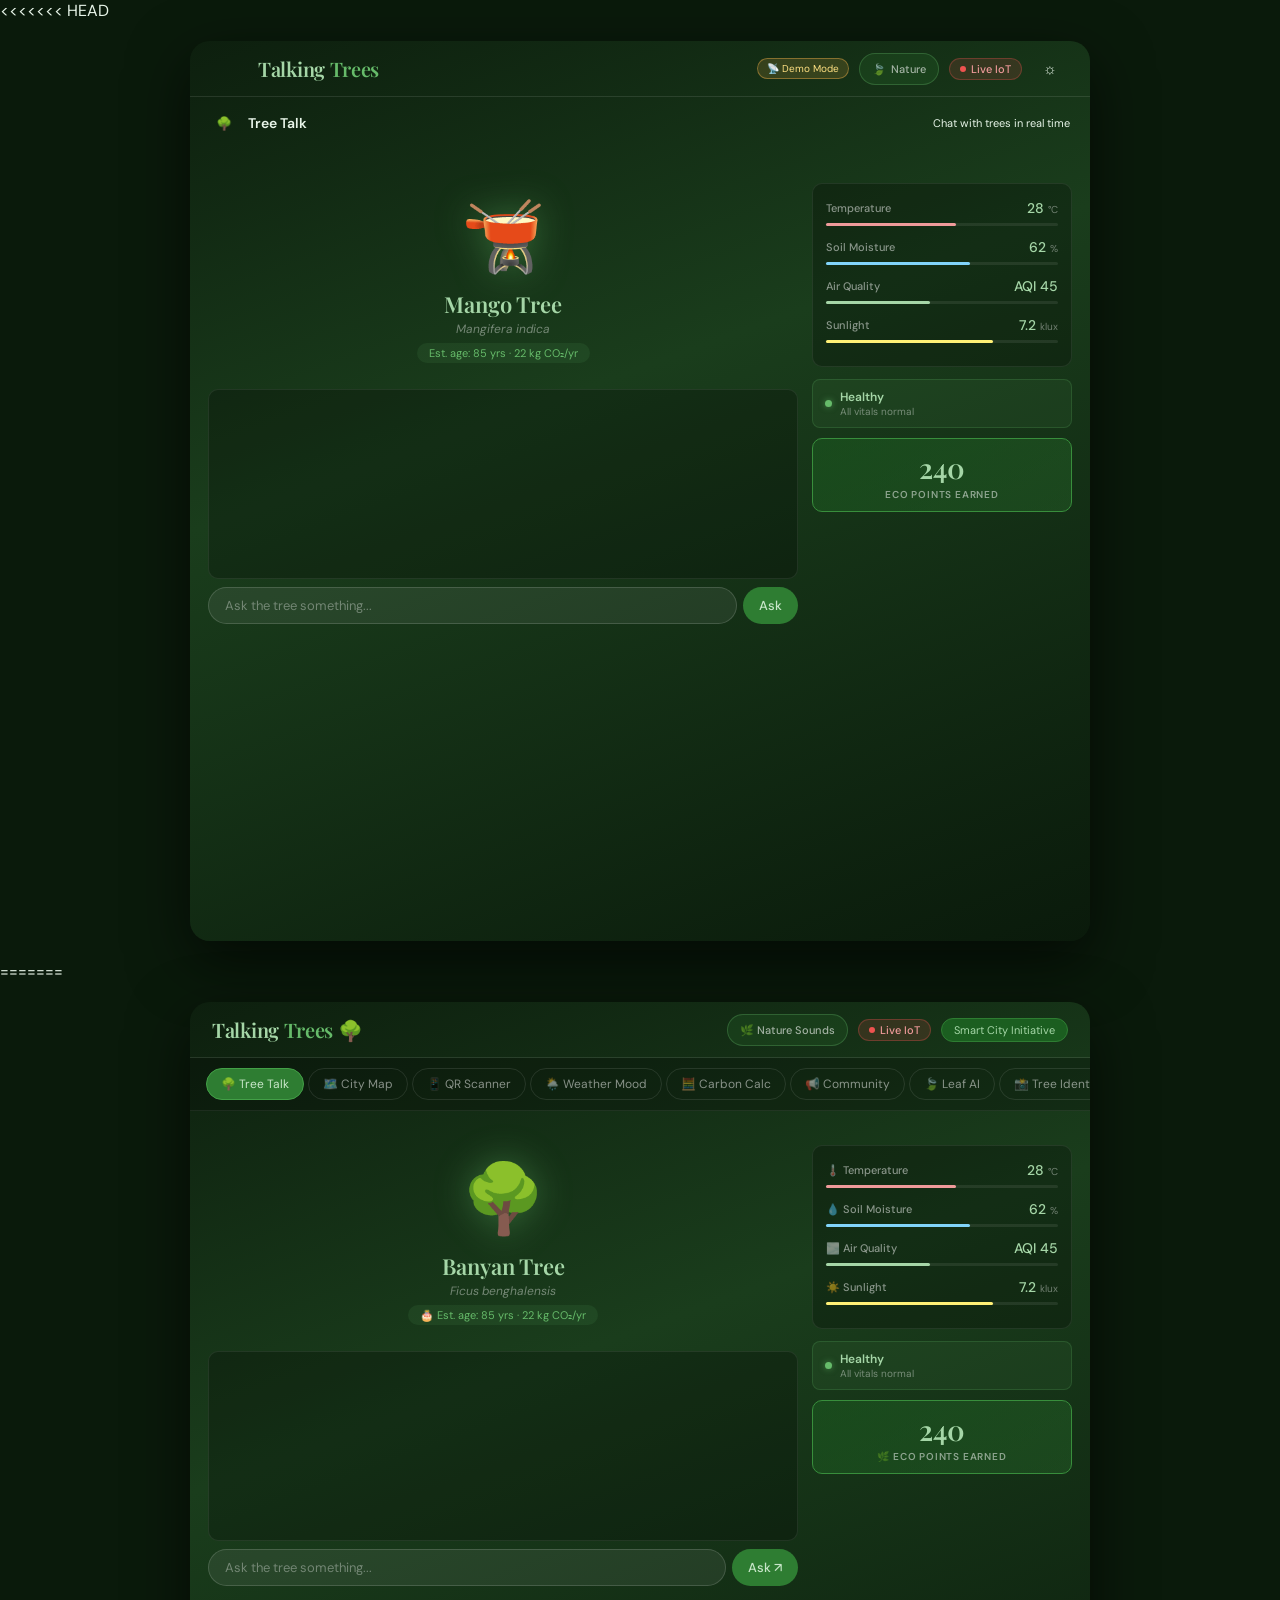
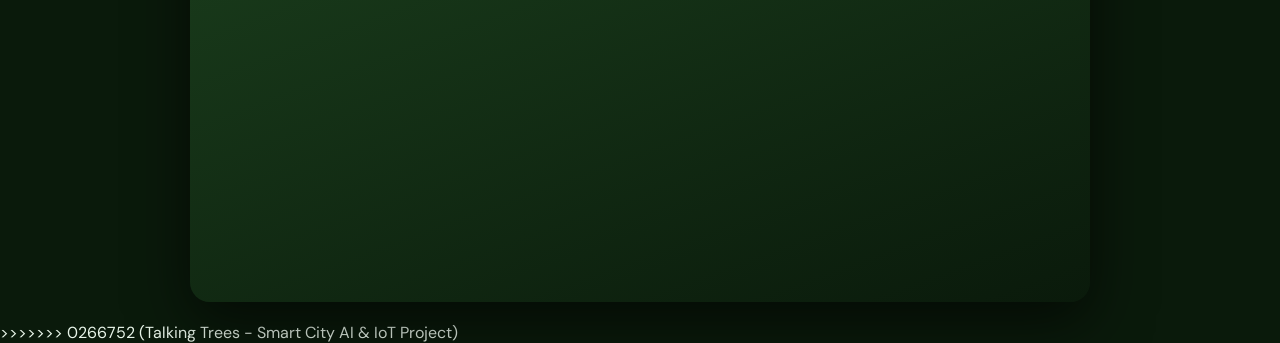
==== commit f22d27bb: "Talking Trees - Smart City AI & IoT Project" ====
--- a/index.html
+++ b/index.html
@@ -1,4 +1,5 @@
 <!DOCTYPE html>
+<<<<<<< HEAD
 <html lang="en" data-theme="light">
 <head>
   <meta charset="UTF-8"/>
@@ -386,5 +387,400 @@
 <script src="js/language.js"></script>
 <script src="js/worldTrees.js"></script>
 <script src="js/app.js"></script>
+=======
+<html lang="en">
+<head>
+  <meta charset="UTF-8"/>
+  <meta name="viewport" content="width=device-width, initial-scale=1.0, maximum-scale=1.0"/>
+  <meta name="theme-color" content="#0d1f0e"/>
+  <meta name="mobile-web-app-capable" content="yes"/>
+  <meta name="apple-mobile-web-app-capable" content="yes"/>
+  <meta name="apple-mobile-web-app-status-bar-style" content="black-translucent"/>
+  <title>Talking Trees 🌳 — Smart City AI & IoT</title>
+  <link rel="stylesheet" href="css/style.css"/>
+  <link rel="stylesheet" href="https://unpkg.com/leaflet@1.9.4/dist/leaflet.css"/>
+  <link rel="preconnect" href="https://fonts.googleapis.com"/>
+  <link href="https://fonts.googleapis.com/css2?family=Playfair+Display:wght@600&family=DM+Sans:wght@300;400;500&display=swap" rel="stylesheet"/>
+</head>
+<body>
+  <div class="app">
+
+    <!-- TOP BAR -->
+    <div class="topbar">
+      <div class="logo">Talking <span>Trees</span> 🌳</div>
+      <div class="topbar-right">
+        <button class="nature-toggle-btn" onclick="toggleNatureSounds()">🌿 Nature Sounds</button>
+        <input type="range" id="natureVolSlider" min="0.1" max="1" step="0.05" value="0.6"
+          oninput="setNatureVolume(this.value)" style="display:none;width:70px;accent-color:#66bb6a;vertical-align:middle"/>
+        <span class="live-pill"><span class="live-dot"></span> Live IoT</span>
+        <span class="badge">Smart City Initiative</span>
+      </div>
+    </div>
+
+    <!-- NAV -->
+    <nav class="nav">
+      <button class="nav-tab active" onclick="showTab('talk',this)">🌳 Tree Talk</button>
+      <button class="nav-tab" onclick="showTab('map',this)">🗺️ City Map</button>
+      <button class="nav-tab" onclick="showTab('qr',this)">📱 QR Scanner</button>
+      <button class="nav-tab" onclick="showTab('weather',this)">🌦️ Weather Mood</button>
+      <button class="nav-tab" onclick="showTab('carbon',this)">🧮 Carbon Calc</button>
+      <button class="nav-tab" onclick="showTab('community',this)">📢 Community</button>
+      <button class="nav-tab" onclick="showTab('leaf',this)">🍃 Leaf AI</button>
+      <button class="nav-tab" onclick="showTab('treeid',this)">📸 Tree Identifier</button>
+      <button class="nav-tab" onclick="showTab('worldtrees',this)">🌍 World Trees</button>
+      <button class="nav-tab" onclick="showTab('leaderboard',this)">🏆 Leaderboard</button>
+    </nav>
+
+    <!-- ── TREE TALK ── -->
+    <div id="tab-talk" class="panel active">
+      <div class="tree-tabs-inner" id="treeTabs"></div>
+      <div class="two-col">
+        <div class="talk-left">
+          <div class="tree-display">
+            <span class="tree-art" id="treeEmoji">🌳</span>
+            <div class="tree-name" id="treeName">Banyan Tree</div>
+            <div class="tree-latin" id="treeLatin">Ficus benghalensis</div>
+            <div class="tree-age" id="treeAge">🎂 Est. age: 85 yrs · 22 kg CO₂/yr</div>
+          </div>
+          <div id="voiceBar" class="voice-bar">
+            <div class="vb-waves">
+              <div class="vb-wave"></div><div class="vb-wave"></div>
+              <div class="vb-wave"></div><div class="vb-wave"></div><div class="vb-wave"></div>
+            </div>
+            <div class="vb-text" id="vbText">Tree is speaking...</div>
+            <button class="vb-stop" onclick="stopSpeech()">Stop</button>
+          </div>
+          <div class="chat-area" id="chatArea"></div>
+          <div class="input-row">
+            <input class="cinput" id="chatInput" placeholder="Ask the tree something..." onkeypress="if(event.key==='Enter')sendMsg()"/>
+            <button class="sbtn" onclick="sendMsg()">Ask ↗</button>
+          </div>
+        </div>
+        <div class="talk-right">
+          <div class="sensor-card">
+            <div class="srow"><div class="slabel">🌡️ Temperature</div><div><span class="sval" id="s-temp">28</span> <span class="sunit">°C</span></div></div>
+            <div class="btrack"><div class="bfill" id="b-temp" style="width:56%;background:#ef9a9a"></div></div>
+            <div class="srow"><div class="slabel">💧 Soil Moisture</div><div><span class="sval" id="s-moist">62</span> <span class="sunit">%</span></div></div>
+            <div class="btrack"><div class="bfill" id="b-moist" style="width:62%;background:#81d4fa"></div></div>
+            <div class="srow"><div class="slabel">🌫️ Air Quality</div><div><span class="sval" id="s-aqi">AQI 45</span></div></div>
+            <div class="btrack"><div class="bfill" id="b-aqi" style="width:45%;background:#a5d6a7"></div></div>
+            <div class="srow"><div class="slabel">☀️ Sunlight</div><div><span class="sval" id="s-sun">7.2</span> <span class="sunit">klux</span></div></div>
+            <div class="btrack"><div class="bfill" id="b-sun" style="width:72%;background:#fff176"></div></div>
+          </div>
+          <div class="health-badge">
+            <span class="hdot good" id="hDot"></span>
+            <div><div class="htext" id="hText">Healthy</div><div class="hsub" id="hSub">All vitals normal</div></div>
+          </div>
+          <div class="eco-box">
+            <div class="eco-num" id="ecoNum">240</div>
+            <div class="eco-label">🌿 Eco Points Earned</div>
+          </div>
+          <div class="alert-box" id="alertBox">⚠️ Soil moisture critically low! Immediate watering recommended.</div>
+        </div>
+      </div>
+    </div>
+
+    <!-- ── MAP ── -->
+    <div id="tab-map" class="panel">
+      <div id="real-map" style="height:380px;border-radius:12px;overflow:hidden;border:0.5px solid rgba(255,255,255,0.1)"></div>
+      <div class="map-legend">
+        <div class="legend-item"><div class="ldot" style="background:#66bb6a"></div> Healthy</div>
+        <div class="legend-item"><div class="ldot" style="background:#ffb74d"></div> Moderate</div>
+        <div class="legend-item"><div class="ldot" style="background:#ef5350"></div> Stressed</div>
+      </div>
+      <div class="map-stats">
+        <div class="mstat"><div class="mstat-n">9</div><div class="mstat-l">Registered Trees</div></div>
+        <div class="mstat"><div class="mstat-n">3</div><div class="mstat-l">Locations</div></div>
+        <div class="mstat"><div class="mstat-n">189 kg</div><div class="mstat-l">CO₂ Absorbed/yr</div></div>
+      </div>
+    </div>
+
+    <!-- ── QR SCANNER ── -->
+    <div id="tab-qr" class="panel">
+      <div class="qr-hero">
+        <div class="qr-hero-title">📱 Scan a Tree QR Code</div>
+        <div class="qr-hero-sub">Point your camera at any tree's QR code to see its live health, age, temperature and more</div>
+      </div>
+      <!-- QR Scanner -->
+      <div id="qr-scanner-box">
+        <div id="qr-video-wrap">
+          <video id="qr-video" autoplay playsinline muted></video>
+          <div class="qr-overlay"><div class="qr-frame"></div></div>
+          <div class="qr-scan-line"></div>
+        </div>
+        <button class="qr-start-btn" id="qrStartBtn" onclick="startQRScan()">📷 Start Camera Scanner</button>
+        <button class="qr-stop-btn" id="qrStopBtn" onclick="stopQRScan()" style="display:none">⏹ Stop Scanner</button>
+      </div>
+
+      <!-- ── PASTE / UPLOAD QR IMAGE ── -->
+      <div class="qr-paste-box" id="qrPasteBox"
+           ondragover="event.preventDefault();this.classList.add('drag-over')"
+           ondragleave="this.classList.remove('drag-over')"
+           ondrop="handleQRDrop(event)">
+        <input type="file" id="qrFileInput" accept="image/*" style="display:none" onchange="handleQRFile(event)"/>
+        <div class="qr-paste-icon">🖼️</div>
+        <div class="qr-paste-title">Paste or Drop a QR Image here</div>
+        <div class="qr-paste-sub">Copy a QR code image → press Ctrl+V here &nbsp;|&nbsp; or drag &amp; drop &nbsp;|&nbsp; or click to upload</div>
+        <button class="qr-upload-btn" onclick="document.getElementById('qrFileInput').click()">📂 Upload QR Image</button>
+        <canvas id="qrPasteCanvas" style="display:none"></canvas>
+        <div id="qrPasteStatus" class="qr-paste-status"></div>
+      </div>
+      <!-- Manual Tree ID lookup -->
+      <div class="qr-manual">
+        <div class="qr-manual-title">Or enter Tree ID manually</div>
+        <div class="qr-manual-row">
+          <input class="qr-input" id="qrManualInput" placeholder="e.g. IBS-001, JIG-002, CAC-003..." onkeypress="if(event.key==='Enter')lookupTree()"/>
+          <button class="qr-lookup-btn" onclick="lookupTree()">🔍 Lookup</button>
+        </div>
+        <div class="qr-id-chips" id="qrChips"></div>
+      </div>
+      <!-- Tree result card -->
+      <div class="qr-result" id="qrResult" style="display:none">
+        <div class="qr-result-header">
+          <span class="qr-result-emoji" id="qrEmoji">🥭</span>
+          <div>
+            <div class="qr-result-name" id="qrName">Mango Tree</div>
+            <div class="qr-result-loc" id="qrLoc">Izee Business School</div>
+            <div class="qr-result-species" id="qrSpecies">Mangifera indica</div>
+          </div>
+          <div class="qr-result-status" id="qrStatus">Healthy</div>
+        </div>
+        <div class="qr-sensors-grid">
+          <div class="qr-sensor"><div class="qrs-icon">🌡️</div><div class="qrs-val" id="qr-temp">27°C</div><div class="qrs-label">Temperature</div></div>
+          <div class="qr-sensor"><div class="qrs-icon">💧</div><div class="qrs-val" id="qr-moist">68%</div><div class="qrs-label">Soil Moisture</div></div>
+          <div class="qr-sensor"><div class="qrs-icon">🌫️</div><div class="qrs-val" id="qr-aqi">AQI 42</div><div class="qrs-label">Air Quality</div></div>
+          <div class="qr-sensor"><div class="qrs-icon">🎂</div><div class="qrs-val" id="qr-age">85 yrs</div><div class="qrs-label">Age</div></div>
+          <div class="qr-sensor"><div class="qrs-icon">🌿</div><div class="qrs-val" id="qr-co2">22 kg/yr</div><div class="qrs-label">CO₂ Absorbed</div></div>
+          <div class="qr-sensor"><div class="qrs-icon">🆔</div><div class="qrs-val" id="qr-id">IBS-001</div><div class="qrs-label">Tree ID</div></div>
+        </div>
+        <button class="qr-speak-btn" id="qrSpeakBtn" onclick="speakTreeQR()">🔊 Hear this tree speak</button>
+
+        <!-- ── LANGUAGE SWITCHER ── -->
+        <div class="lang-switcher">
+          <div class="lang-title">🌐 Choose Language</div>
+          <div class="lang-grid" id="langGrid"></div>
+        </div>
+
+        <!-- QR Code display -->
+        <div class="qr-code-display">
+          <div class="qr-code-title">This tree's QR Code</div>
+          <div id="qrCodeImg" class="qr-code-img"></div>
+          <div class="qr-code-hint">Print &amp; attach to the tree</div>
+        </div>
+      </div>
+    </div>
+
+    <!-- ── WEATHER MOOD ── -->
+    <div id="tab-weather" class="panel">
+      <div id="weather-loading" class="weather-loading">🌤️ Fetching live weather for Bengaluru...</div>
+      <div id="weather-content" style="display:none">
+        <div class="weather-card">
+          <div class="weather-main">
+            <div class="weather-icon" id="w-icon">⛅</div>
+            <div class="weather-info">
+              <div class="city">Bengaluru, Karnataka</div>
+              <div class="temp"><span id="w-temp">28</span>°C</div>
+              <div class="cond" id="w-cond">Partly Cloudy</div>
+            </div>
+          </div>
+          <div class="weather-details">
+            <div class="wdet"><div class="wdet-v" id="w-humid">65%</div><div class="wdet-l">Humidity</div></div>
+            <div class="wdet"><div class="wdet-v" id="w-wind">12 km/h</div><div class="wdet-l">Wind</div></div>
+            <div class="wdet"><div class="wdet-v" id="w-aqi">AQI 48</div><div class="wdet-l">Air Quality</div></div>
+          </div>
+        </div>
+        <button class="mood-speak-all-btn" id="speakAllBtn" onclick="speakAllMoods()">🔊 Hear All Trees Talk in This Weather</button>
+        <div class="section-label">How the trees feel today — tap any tree to hear it speak</div>
+        <div class="mood-grid" id="moodGrid"></div>
+      </div>
+    </div>
+
+    <!-- ── CARBON CALC ── -->
+    <div id="tab-carbon" class="panel">
+      <div class="carbon-hero">
+        <div class="carbon-trees" id="c-trees">🌳 × 12</div>
+        <div class="carbon-sub">trees needed to offset your annual carbon footprint</div>
+        <div class="carbon-label" id="c-total">Total: 2,400 kg CO₂/year</div>
+      </div>
+      <div class="calc-grid">
+        <div class="calc-item"><div class="calc-label">🚗 Km driven / week</div><div class="calc-val" id="cv-car">100 km</div><input type="range" class="cslider" min="0" max="500" value="100" id="sl-car" oninput="updateCarbon()"></div>
+        <div class="calc-item"><div class="calc-label">✈️ Flights per year</div><div class="calc-val" id="cv-fly">2 flights</div><input type="range" class="cslider" min="0" max="20" value="2" id="sl-fly" oninput="updateCarbon()"></div>
+        <div class="calc-item"><div class="calc-label">🥩 Meat meals / week</div><div class="calc-val" id="cv-meat">4 meals</div><input type="range" class="cslider" min="0" max="21" value="4" id="sl-meat" oninput="updateCarbon()"></div>
+        <div class="calc-item"><div class="calc-label">💡 Home energy (kWh/mo)</div><div class="calc-val" id="cv-home">200 kWh</div><input type="range" class="cslider" min="0" max="1000" value="200" id="sl-home" oninput="updateCarbon()"></div>
+      </div>
+      <div class="breakdown">
+        <div class="brow"><div class="brow-label">🚗 Transport</div><div class="bbar-track"><div class="bbar-fill" id="bb-car"></div></div><div class="brow-val" id="bv-car">520 kg</div></div>
+        <div class="brow"><div class="brow-label">✈️ Flights</div><div class="bbar-track"><div class="bbar-fill" id="bb-fly" style="background:#ef9a9a"></div></div><div class="brow-val" id="bv-fly">600 kg</div></div>
+        <div class="brow"><div class="brow-label">🥩 Diet</div><div class="bbar-track"><div class="bbar-fill" id="bb-meat" style="background:#fff176"></div></div><div class="brow-val" id="bv-meat">832 kg</div></div>
+        <div class="brow" style="margin-bottom:0"><div class="brow-label">💡 Home energy</div><div class="bbar-track"><div class="bbar-fill" id="bb-home" style="background:#81d4fa"></div></div><div class="brow-val" id="bv-home">480 kg</div></div>
+      </div>
+      <button class="offset-btn" onclick="alert('🌳 Planting plan generated! Trees recommended for your zone in Bengaluru. Share with your community!')">🌱 Get My Tree Planting Plan</button>
+    </div>
+
+    <!-- ── COMMUNITY ── -->
+    <div id="tab-community" class="panel">
+      <div class="report-form">
+        <div class="form-row">
+          <label class="form-label">Select Tree</label>
+          <select class="form-select" id="r-tree">
+            <option>Mango Tree — Izee Business School (Tree #IBS-001)</option>
+            <option>Coconut Palm — Waterfront (Tree #WF-012)</option>
+            <option>Indian Oak — Lalbagh (Tree #LB-007)</option>
+            <option>Ashoka — MG Road (Tree #MG-023)</option>
+          </select>
+        </div>
+        <div class="form-row">
+          <label class="form-label">Issue Type</label>
+          <select class="form-select" id="r-issue">
+            <option>🍂 Leaves yellowing / disease</option>
+            <option>🪵 Broken branch</option>
+            <option>🐛 Pest infestation</option>
+            <option>🏗️ Construction damage</option>
+            <option>💧 Needs watering</option>
+            <option>🚮 Vandalism / littering</option>
+          </select>
+        </div>
+        <div class="form-row">
+          <label class="form-label">Severity</label>
+          <div class="severity-row">
+            <button class="sev-btn active-sev" onclick="setSev(this,'low')">Low</button>
+            <button class="sev-btn" onclick="setSev(this,'medium')">Medium</button>
+            <button class="sev-btn" onclick="setSev(this,'high')">High — Urgent</button>
+          </div>
+        </div>
+        <div class="form-row">
+          <label class="form-label">Description</label>
+          <textarea class="form-textarea" id="r-desc" placeholder="Describe what you observed..."></textarea>
+        </div>
+        <button class="submit-btn" onclick="submitReport()">📤 Submit Report</button>
+      </div>
+      <div class="section-label" style="margin-top:0">Recent Community Reports</div>
+      <div id="reportFeed"></div>
+    </div>
+
+    <!-- ── LEAF AI ── -->
+    <div id="tab-leaf" class="panel">
+      <div class="leaf-upload-area">
+        <input type="file" accept="image/*" onchange="handleLeafUpload(event)"/>
+        <div class="upload-icon">🍃</div>
+        <div class="upload-title">Upload a Leaf Photo</div>
+        <div class="upload-sub">AI will diagnose health, disease &amp; care tips</div>
+      </div>
+      <img id="leafPreview" class="leaf-preview"/>
+      <button id="analyzeBtn" class="analyze-btn" onclick="analyzeLeaf()">🔬 Analyze with AI</button>
+      <div class="section-label">Or try a demo sample</div>
+      <div class="demo-samples">
+        <div class="dsample" onclick="runDemoLeaf('healthy')"><div class="dsample-icon">🌿</div><div class="dsample-label">Healthy leaf</div></div>
+        <div class="dsample" onclick="runDemoLeaf('yellow')"><div class="dsample-icon">🍂</div><div class="dsample-label">Yellowing</div></div>
+        <div class="dsample" onclick="runDemoLeaf('pest')"><div class="dsample-icon">🐛</div><div class="dsample-label">Pest damage</div></div>
+        <div class="dsample" onclick="runDemoLeaf('fungal')"><div class="dsample-icon">🍄</div><div class="dsample-label">Fungal spots</div></div>
+      </div>
+      <div class="ai-result" id="aiResult">
+        <div class="ai-result-title"><span id="aiStatusIcon">🔬</span> <span id="aiResultTitle">Analysis Result</span></div>
+        <div class="ai-result-body" id="aiResultBody"></div>
+      </div>
+    </div>
+
+    <!-- ── TREE IDENTIFIER ── -->
+    <div id="tab-treeid" class="panel">
+      <div class="ti-hero">
+        <div class="ti-title">📸 Tree Identifier</div>
+        <div class="ti-sub">Upload or take a photo of any tree — AI identifies the species and gives full details</div>
+      </div>
+      <div class="ti-upload-area">
+        <input type="file" accept="image/*" capture="environment" onchange="handleTreeIDUpload(event)" id="tiFileInput"/>
+        <div class="upload-icon">🌳</div>
+        <div class="upload-title">Upload or Take a Photo</div>
+        <div class="upload-sub">Supports any tree from anywhere in the world</div>
+      </div>
+      <div class="ti-btn-row">
+        <button class="ti-btn" onclick="document.getElementById('tiFileInput').click()">📂 Upload from Gallery</button>
+        <button class="ti-btn ti-btn-cam" onclick="document.getElementById('tiCamInput').click()">📷 Take Live Photo</button>
+        <input type="file" accept="image/*" capture="environment" id="tiCamInput" style="display:none" onchange="handleTreeIDUpload(event)"/>
+      </div>
+      <img id="tiPreview" class="ti-preview"/>
+      <button id="tiAnalyzeBtn" class="ti-analyze-btn" style="display:none" onclick="identifyTree()">🔬 Identify This Tree</button>
+      <div id="tiResult" class="ti-result" style="display:none">
+        <div class="ti-result-header">
+          <div class="ti-result-emoji" id="tiEmoji">🌳</div>
+          <div>
+            <div class="ti-result-name" id="tiName">Identifying...</div>
+            <div class="ti-result-latin" id="tiLatin"></div>
+            <div class="ti-result-origin" id="tiOrigin"></div>
+          </div>
+          <div class="ti-conf" id="tiConf">95%</div>
+        </div>
+        <div class="ti-tabs">
+          <button class="ti-tab active" onclick="switchTITab('overview',this)">Overview</button>
+          <button class="ti-tab" onclick="switchTITab('medicinal',this)">Medicinal</button>
+          <button class="ti-tab" onclick="switchTITab('climate',this)">Climate</button>
+          <button class="ti-tab" onclick="switchTITab('uses',this)">Uses</button>
+          <button class="ti-tab" onclick="switchTITab('facts',this)">Fun Facts</button>
+        </div>
+        <div id="tiTabContent" class="ti-tab-content"></div>
+        <button class="ti-speak-btn" id="tiSpeakBtn" onclick="speakTreeID()">🔊 Hear Full Details</button>
+      </div>
+    </div>
+
+    <!-- ── WORLD TREES ── -->
+    <div id="tab-worldtrees" class="panel">
+      <div class="wt-hero">
+        <div class="wt-title">🌍 World Trees Encyclopedia</div>
+        <div class="wt-sub">Explore trees from every continent</div>
+      </div>
+      <div class="wt-search-row">
+        <input class="wt-search" id="wtSearch" placeholder="Search by name, country, climate..." oninput="filterWorldTrees()"/>
+        <div class="wt-filters" id="wtFilters"></div>
+      </div>
+      <div class="wt-stats-row" id="wtStats"></div>
+      <div class="wt-grid" id="wtGrid"></div>
+      <div id="wtModal" class="wt-modal" style="display:none">
+        <div class="wt-modal-content">
+          <button class="wt-modal-close" onclick="closeWTModal()">✕</button>
+          <div id="wtModalBody"></div>
+        </div>
+      </div>
+    </div>
+
+    <!-- ── LEADERBOARD ── -->
+    <div id="tab-leaderboard" class="panel">
+      <div class="lb-header">
+        <div class="lb-title">🏆 Eco Champions</div>
+        <div class="lb-sub">Schools &amp; communities competing to protect Bengaluru's trees</div>
+      </div>
+      <div class="lb-tabs">
+        <button class="lb-tab active" onclick="switchLb('schools',this)">🏫 Schools</button>
+        <button class="lb-tab" onclick="switchLb('users',this)">👤 Users</button>
+        <button class="lb-tab" onclick="switchLb('zones',this)">📍 Zones</button>
+      </div>
+      <div id="lb-list"></div>
+      <div class="lb-your-score">
+        <div class="lby-label">Your Score</div>
+        <div class="lby-points"><span id="lby-num">240</span> pts</div>
+        <div class="lby-rank">Rank #<span id="lby-rank">12</span> · Keep going! 🌱</div>
+      </div>
+    </div>
+
+  </div><!-- .app -->
+
+  <script src="https://unpkg.com/leaflet@1.9.4/dist/leaflet.js"></script>
+  <script src="https://unpkg.com/jsqr@1.4.0/dist/jsQR.js"></script>
+  <script src="js/data.js"></script>
+  <script src="js/api.js"></script>
+  <script src="js/speech.js"></script>
+  <script src="js/treeTalk.js"></script>
+  <script src="js/map.js"></script>
+  <script src="js/qrScanner.js"></script>
+  <script src="js/weather.js"></script>
+  <script src="js/carbon.js"></script>
+  <script src="js/community.js"></script>
+  <script src="js/leafAI.js"></script>
+  <script src="js/leaderboard.js"></script>
+  <script src="js/natureSounds.js"></script>
+  <script src="js/language.js"></script>
+  <script src="js/treeIdentifier.js"></script>
+  <script src="js/worldTrees.js"></script>
+  <script src="js/app.js"></script>
+>>>>>>> 0266752 (Talking Trees - Smart City AI & IoT Project)
 </body>
 </html>
--- a/css/style.css
+++ b/css/style.css
@@ -1,3 +1,4 @@
+<<<<<<< HEAD
 /* ══════════════════════════════════════════
    TALKING TREES — Professional Design System
    Font: Sora (UI) + Lora (Display)
@@ -482,3 +483,448 @@
   .demo-samples{grid-template-columns:repeat(2,1fr)}
   .topbar-right .live-pill{display:none}
 }
+=======
+/* ── TALKING TREES — MAIN STYLESHEET ── */
+@import url('https://fonts.googleapis.com/css2?family=Playfair+Display:wght@600&family=DM+Sans:wght@300;400;500&display=swap');
+
+*{box-sizing:border-box;margin:0;padding:0}
+
+body{background:#0a1a0b;font-family:'DM Sans',sans-serif;color:#e8f5e9;min-height:100vh}
+
+.app{
+  max-width:900px;margin:20px auto;
+  background:linear-gradient(160deg,#0d1f0e 0%,#1a3d1c 40%,#0a1a0b 100%);
+  border-radius:20px;overflow:hidden;
+  box-shadow:0 20px 60px rgba(0,0,0,0.6);
+}
+
+/* ── TOPBAR ── */
+.topbar{display:flex;align-items:center;justify-content:space-between;padding:14px 22px;border-bottom:0.5px solid rgba(255,255,255,0.1)}
+.logo{font-family:'Playfair Display',serif;font-size:20px;color:#a5d6a7}
+.logo span{color:#66bb6a}
+.topbar-right{display:flex;align-items:center;gap:10px}
+.badge{background:#1b5e20;color:#a5d6a7;font-size:11px;padding:4px 12px;border-radius:20px;border:0.5px solid #2e7d32}
+.live-pill{display:inline-flex;align-items:center;gap:5px;background:rgba(239,83,80,0.15);border:0.5px solid rgba(239,83,80,0.3);border-radius:20px;padding:3px 10px;font-size:11px;color:#ef9a9a}
+.live-dot{width:6px;height:6px;border-radius:50%;background:#ef5350;animation:blink 1s infinite}
+@keyframes blink{0%,100%{opacity:1}50%{opacity:0.3}}
+
+/* ── NAV ── */
+.nav{display:flex;gap:4px;padding:10px 16px;background:rgba(0,0,0,0.25);border-bottom:0.5px solid rgba(255,255,255,0.07);overflow-x:auto;scrollbar-width:none}
+.nav::-webkit-scrollbar{display:none}
+.nav-tab{padding:7px 14px;border-radius:20px;border:0.5px solid rgba(255,255,255,0.1);background:transparent;color:rgba(255,255,255,0.5);cursor:pointer;font-size:12px;white-space:nowrap;transition:all 0.2s;font-family:'DM Sans',sans-serif}
+.nav-tab:hover{background:rgba(255,255,255,0.08);color:#fff}
+.nav-tab.active{background:#2e7d32;color:#c8e6c9;border-color:#43a047}
+
+/* ── PANELS ── */
+.panel{display:none;padding:18px;animation:fadeIn 0.3s ease}
+.panel.active{display:block}
+@keyframes fadeIn{from{opacity:0;transform:translateY(6px)}to{opacity:1;transform:translateY(0)}}
+.section-label{font-size:11px;letter-spacing:1.5px;color:rgba(255,255,255,0.4);text-transform:uppercase;margin-bottom:10px}
+
+/* ── TREE TALK ── */
+.tree-tabs-inner{display:flex;gap:8px;margin-bottom:14px;overflow-x:auto;scrollbar-width:none}
+.tree-tabs-inner::-webkit-scrollbar{display:none}
+.ttab{padding:6px 14px;border-radius:20px;border:0.5px solid rgba(255,255,255,0.12);background:rgba(255,255,255,0.04);color:rgba(255,255,255,0.55);cursor:pointer;font-size:12px;transition:all 0.2s;font-family:'DM Sans',sans-serif;white-space:nowrap}
+.ttab:hover{background:rgba(255,255,255,0.1);color:#fff}
+.ttab.active{background:#2e7d32;color:#c8e6c9;border-color:#43a047}
+.two-col{display:grid;grid-template-columns:1fr 260px;gap:14px}
+@media(max-width:640px){.two-col{grid-template-columns:1fr}}
+
+.tree-display{text-align:center;padding:10px 0 12px}
+.tree-art{font-size:68px;display:block;animation:sway 4s ease-in-out infinite;filter:drop-shadow(0 0 18px rgba(102,187,106,0.4));transition:all 0.3s}
+.tree-art.speaking-anim{animation:speakBounce 0.4s ease-in-out infinite alternate}
+@keyframes sway{0%,100%{transform:rotate(-2deg)}50%{transform:rotate(2deg)}}
+@keyframes speakBounce{0%{transform:scale(1) rotate(-2deg)}100%{transform:scale(1.1) rotate(2deg)}}
+.tree-name{font-family:'Playfair Display',serif;font-size:22px;color:#a5d6a7}
+.tree-latin{font-size:12px;color:rgba(255,255,255,0.4);font-style:italic;margin-top:2px}
+.tree-age{font-size:11px;color:#66bb6a;margin-top:6px;background:rgba(102,187,106,0.1);display:inline-block;padding:3px 12px;border-radius:20px}
+
+/* VOICE BAR */
+.voice-bar{display:none;align-items:center;gap:8px;padding:8px 12px;background:rgba(102,187,106,0.1);border:0.5px solid rgba(102,187,106,0.25);border-radius:8px;margin-bottom:8px}
+.voice-bar.show{display:flex}
+.vb-waves{display:flex;align-items:center;gap:2px}
+.vb-wave{width:3px;border-radius:2px;background:#66bb6a;animation:wave 0.8s ease-in-out infinite}
+.vb-wave:nth-child(1){height:8px;animation-delay:0s}
+.vb-wave:nth-child(2){height:14px;animation-delay:0.1s}
+.vb-wave:nth-child(3){height:10px;animation-delay:0.2s}
+.vb-wave:nth-child(4){height:16px;animation-delay:0.3s}
+.vb-wave:nth-child(5){height:8px;animation-delay:0.15s}
+@keyframes wave{0%,100%{transform:scaleY(0.4)}50%{transform:scaleY(1)}}
+.vb-text{font-size:12px;color:#a5d6a7;flex:1}
+.vb-stop{background:none;border:0.5px solid rgba(255,255,255,0.2);border-radius:20px;padding:3px 10px;font-size:11px;color:rgba(255,255,255,0.6);cursor:pointer;font-family:'DM Sans',sans-serif}
+
+/* CHAT */
+.chat-area{background:rgba(0,0,0,0.25);border-radius:10px;padding:12px;height:190px;overflow-y:auto;border:0.5px solid rgba(255,255,255,0.08);margin-bottom:8px;scrollbar-width:thin;scrollbar-color:rgba(255,255,255,0.1) transparent}
+.msg{display:flex;gap:8px;margin-bottom:10px;align-items:flex-start}
+.mavatar{width:27px;height:27px;border-radius:50%;display:flex;align-items:center;justify-content:center;font-size:14px;flex-shrink:0;background:rgba(102,187,106,0.1);border:0.5px solid #388e3c}
+.mbubble{background:rgba(255,255,255,0.06);border-radius:9px;padding:8px 32px 8px 11px;font-size:12px;line-height:1.55;color:rgba(255,255,255,0.85);flex:1;position:relative}
+.mbubble.user{background:rgba(102,187,106,0.15);color:#c8e6c9;padding-right:11px}
+.speak-msg-btn{position:absolute;right:6px;top:6px;background:none;border:none;cursor:pointer;font-size:12px;color:rgba(255,255,255,0.4);padding:2px 3px;border-radius:4px;transition:all 0.2s}
+.speak-msg-btn:hover{color:#66bb6a}
+.speak-msg-btn.active{color:#66bb6a;animation:pulse 1s infinite}
+@keyframes pulse{0%,100%{opacity:1}50%{opacity:0.4}}
+.input-row{display:flex;gap:6px}
+.cinput{flex:1;background:rgba(255,255,255,0.07);border:0.5px solid rgba(255,255,255,0.15);border-radius:20px;padding:9px 16px;color:#fff;font-size:13px;font-family:'DM Sans',sans-serif;outline:none}
+.cinput::placeholder{color:rgba(255,255,255,0.35)}
+.cinput:focus{border-color:rgba(102,187,106,0.4)}
+.sbtn{background:#2e7d32;border:none;border-radius:20px;padding:9px 16px;color:#c8e6c9;font-size:13px;cursor:pointer;font-family:'DM Sans',sans-serif;transition:background 0.2s}
+.sbtn:hover{background:#388e3c}
+
+/* SENSORS */
+.sensor-card{background:rgba(0,0,0,0.25);border:0.5px solid rgba(255,255,255,0.08);border-radius:10px;padding:13px}
+.srow{display:flex;justify-content:space-between;align-items:center;margin-bottom:5px}
+.slabel{font-size:11px;color:rgba(255,255,255,0.5)}
+.sval{font-size:14px;font-weight:500;color:#a5d6a7}
+.sunit{font-size:10px;color:rgba(255,255,255,0.4)}
+.btrack{background:rgba(255,255,255,0.08);border-radius:4px;height:3px;margin-bottom:10px}
+.bfill{height:3px;border-radius:4px;transition:width 1s ease}
+.health-badge{display:flex;align-items:center;gap:8px;padding:9px 12px;background:rgba(102,187,106,0.08);border:0.5px solid rgba(102,187,106,0.2);border-radius:8px;margin-top:10px}
+.hdot{width:7px;height:7px;border-radius:50%}
+.hdot.good{background:#66bb6a;box-shadow:0 0 6px rgba(102,187,106,0.6)}
+.hdot.warn{background:#ffb74d;box-shadow:0 0 6px rgba(255,183,77,0.5)}
+.hdot.bad{background:#ef5350;box-shadow:0 0 6px rgba(239,83,80,0.5)}
+.htext{font-size:12px;color:#a5d6a7}
+.hsub{font-size:10px;color:rgba(255,255,255,0.4)}
+.eco-box{background:linear-gradient(135deg,rgba(27,94,32,0.5),rgba(46,125,50,0.3));border:0.5px solid #388e3c;border-radius:10px;padding:10px;text-align:center;margin-top:10px}
+.eco-num{font-family:'Playfair Display',serif;font-size:28px;color:#a5d6a7}
+.eco-label{font-size:10px;color:rgba(255,255,255,0.5);margin-top:2px}
+.alert-box{background:rgba(255,183,77,0.1);border:0.5px solid rgba(255,183,77,0.3);border-radius:8px;padding:9px 11px;font-size:12px;color:#ffe082;display:none;margin-top:10px}
+.alert-box.show{display:block}
+
+/* ── MAP ── */
+.map-container{position:relative;background:#0d2010;border-radius:12px;overflow:hidden;height:340px;border:0.5px solid rgba(255,255,255,0.1)}
+.map-grid{position:absolute;inset:0;background-image:linear-gradient(rgba(255,255,255,0.03) 1px,transparent 1px),linear-gradient(90deg,rgba(255,255,255,0.03) 1px,transparent 1px);background-size:40px 40px}
+.map-road{position:absolute;background:rgba(255,255,255,0.08);border-radius:2px}
+.map-park{position:absolute;background:rgba(27,94,32,0.4);border-radius:8px;border:0.5px solid rgba(102,187,106,0.2)}
+.map-label{position:absolute;font-size:9px;color:rgba(255,255,255,0.35);letter-spacing:0.5px;pointer-events:none}
+.tree-marker{position:absolute;cursor:pointer;transform:translate(-50%,-50%);text-align:center;transition:all 0.2s;z-index:5}
+.tree-marker:hover{transform:translate(-50%,-50%) scale(1.3)}
+.micon{font-size:20px;display:block;filter:drop-shadow(0 2px 4px rgba(0,0,0,0.5))}
+.mpulse{width:28px;height:28px;border-radius:50%;position:absolute;top:50%;left:50%;transform:translate(-50%,-40%);animation:mpulse 2s infinite;z-index:-1}
+.mpulse.good{background:rgba(102,187,106,0.3)}
+.mpulse.warn{background:rgba(255,183,77,0.3)}
+.mpulse.bad{background:rgba(239,83,80,0.3)}
+@keyframes mpulse{0%,100%{transform:translate(-50%,-40%) scale(1);opacity:0.7}50%{transform:translate(-50%,-40%) scale(1.8);opacity:0}}
+.map-popup{position:absolute;background:#1a3d1c;border:0.5px solid #43a047;border-radius:10px;padding:12px;width:165px;z-index:20;font-size:12px;pointer-events:none;display:none;box-shadow:0 4px 20px rgba(0,0,0,0.4)}
+.map-popup.show{display:block}
+.map-popup .pt{font-weight:500;color:#a5d6a7;margin-bottom:5px}
+.map-popup .ps{color:rgba(255,255,255,0.55);margin-bottom:3px}
+.map-legend{display:flex;gap:16px;margin-top:10px;padding:8px 14px;background:rgba(0,0,0,0.2);border-radius:8px;font-size:11px}
+.legend-item{display:flex;align-items:center;gap:5px;color:rgba(255,255,255,0.6)}
+.ldot{width:8px;height:8px;border-radius:50%}
+.map-stats{display:grid;grid-template-columns:repeat(3,1fr);gap:8px;margin-top:10px}
+.mstat{background:rgba(255,255,255,0.05);border-radius:8px;padding:10px;text-align:center;border:0.5px solid rgba(255,255,255,0.08)}
+.mstat-n{font-size:20px;font-weight:500;color:#a5d6a7}
+.mstat-l{font-size:10px;color:rgba(255,255,255,0.45);margin-top:2px}
+
+/* ── WEATHER ── */
+.weather-loading{text-align:center;padding:40px;color:rgba(255,255,255,0.4);font-size:13px}
+.weather-card{background:rgba(0,0,0,0.25);border:0.5px solid rgba(255,255,255,0.1);border-radius:12px;padding:18px;margin-bottom:14px}
+.weather-main{display:flex;align-items:center;gap:22px}
+.weather-icon{font-size:60px}
+.weather-info .city{font-family:'Playfair Display',serif;font-size:20px;color:#a5d6a7}
+.weather-info .temp{font-size:38px;font-weight:500;color:#fff}
+.weather-info .cond{font-size:13px;color:rgba(255,255,255,0.55)}
+.weather-details{display:grid;grid-template-columns:repeat(3,1fr);gap:8px;margin-top:14px}
+.wdet{background:rgba(255,255,255,0.04);border-radius:8px;padding:9px;text-align:center}
+.wdet-v{font-size:16px;font-weight:500;color:#a5d6a7}
+.wdet-l{font-size:10px;color:rgba(255,255,255,0.45);margin-top:2px}
+.mood-speak-all-btn{width:100%;padding:12px;background:rgba(46,125,50,0.3);border:0.5px solid #43a047;border-radius:10px;color:#a5d6a7;font-family:'DM Sans',sans-serif;font-size:13px;cursor:pointer;margin-bottom:14px;display:flex;align-items:center;justify-content:center;gap:6px;transition:all 0.2s}
+.mood-speak-all-btn:hover{background:rgba(46,125,50,0.5)}
+.mood-grid{display:grid;grid-template-columns:repeat(2,1fr);gap:10px}
+@media(max-width:480px){.mood-grid{grid-template-columns:1fr}}
+.mood-card{background:rgba(255,255,255,0.04);border:0.5px solid rgba(255,255,255,0.1);border-radius:10px;padding:14px;transition:all 0.2s}
+.mood-card.active-mood{border-color:#43a047;background:rgba(46,125,50,0.2)}
+.mood-card.currently-speaking{border-color:#66bb6a;background:rgba(46,125,50,0.3)}
+.mood-tree{font-size:28px;margin-bottom:6px}
+.mood-title{font-size:13px;font-weight:500;color:#a5d6a7;margin-bottom:4px}
+.mood-msg{font-size:11px;color:rgba(255,255,255,0.55);line-height:1.55;margin-bottom:10px}
+.mood-speak-btn{width:100%;padding:7px;border-radius:8px;border:0.5px solid rgba(102,187,106,0.4);background:rgba(46,125,50,0.2);color:#a5d6a7;font-family:'DM Sans',sans-serif;font-size:11px;cursor:pointer;display:flex;align-items:center;justify-content:center;gap:5px;transition:all 0.2s}
+.mood-speak-btn:hover{background:rgba(46,125,50,0.4)}
+.mood-speak-btn.speaking{background:rgba(46,125,50,0.5);border-color:#66bb6a}
+
+/* ── CARBON ── */
+.carbon-hero{text-align:center;padding:14px 0 20px}
+.carbon-trees{font-size:54px;font-weight:500;color:#a5d6a7;font-family:'Playfair Display',serif}
+.carbon-sub{font-size:13px;color:rgba(255,255,255,0.5);margin-top:4px}
+.carbon-label{font-size:11px;color:rgba(255,255,255,0.4);margin-top:3px}
+.calc-grid{display:grid;grid-template-columns:1fr 1fr;gap:10px;margin-bottom:16px}
+@media(max-width:480px){.calc-grid{grid-template-columns:1fr}}
+.calc-item{background:rgba(255,255,255,0.04);border:0.5px solid rgba(255,255,255,0.1);border-radius:10px;padding:12px}
+.calc-label{font-size:11px;color:rgba(255,255,255,0.5);margin-bottom:6px}
+.calc-val{font-size:15px;font-weight:500;color:#a5d6a7;margin-bottom:7px}
+.cslider{width:100%;accent-color:#43a047;cursor:pointer}
+.breakdown{background:rgba(0,0,0,0.25);border-radius:10px;padding:14px}
+.brow{display:flex;justify-content:space-between;align-items:center;margin-bottom:10px}
+.brow-label{font-size:12px;color:rgba(255,255,255,0.6);width:100px;flex-shrink:0}
+.brow-val{font-size:12px;color:#a5d6a7;width:60px;text-align:right;flex-shrink:0}
+.bbar-track{flex:1;height:4px;background:rgba(255,255,255,0.08);border-radius:4px;margin:0 10px}
+.bbar-fill{height:4px;border-radius:4px;background:#43a047;transition:width 0.5s ease}
+.offset-btn{width:100%;padding:12px;background:rgba(46,125,50,0.4);border:0.5px solid #43a047;border-radius:10px;color:#a5d6a7;font-family:'DM Sans',sans-serif;font-size:14px;cursor:pointer;margin-top:14px;transition:all 0.2s}
+.offset-btn:hover{background:rgba(46,125,50,0.6)}
+
+/* ── COMMUNITY ── */
+.report-form{background:rgba(0,0,0,0.25);border:0.5px solid rgba(255,255,255,0.08);border-radius:12px;padding:16px;margin-bottom:16px}
+.form-row{margin-bottom:12px}
+.form-label{font-size:11px;color:rgba(255,255,255,0.5);margin-bottom:5px;display:block;text-transform:uppercase;letter-spacing:0.8px}
+.form-select,.form-textarea{width:100%;background:rgba(255,255,255,0.07);border:0.5px solid rgba(255,255,255,0.15);border-radius:8px;padding:9px 12px;color:#fff;font-size:13px;font-family:'DM Sans',sans-serif;outline:none}
+.form-select option{background:#1a3d1c;color:#e8f5e9}
+.form-textarea{height:70px;resize:none}
+.severity-row{display:flex;gap:6px}
+.sev-btn{flex:1;padding:7px;border-radius:8px;border:0.5px solid rgba(255,255,255,0.15);background:rgba(255,255,255,0.04);color:rgba(255,255,255,0.55);cursor:pointer;font-size:11px;font-family:'DM Sans',sans-serif;transition:all 0.2s;text-align:center}
+.sev-btn.active-sev{border-color:#43a047;background:rgba(46,125,50,0.3);color:#a5d6a7}
+.sev-btn.warn-sev{border-color:#ff8f00;background:rgba(255,143,0,0.2);color:#ffcc80}
+.sev-btn.bad-sev{border-color:#c62828;background:rgba(198,40,40,0.2);color:#ef9a9a}
+.submit-btn{width:100%;padding:11px;background:#2e7d32;border:none;border-radius:10px;color:#c8e6c9;font-family:'DM Sans',sans-serif;font-size:14px;cursor:pointer;transition:background 0.2s}
+.submit-btn:hover{background:#388e3c}
+.report-item{background:rgba(255,255,255,0.04);border:0.5px solid rgba(255,255,255,0.08);border-radius:10px;padding:12px;margin-bottom:8px;display:flex;gap:10px;align-items:flex-start}
+.ricon{font-size:18px;flex-shrink:0;margin-top:2px}
+.rtitle{font-size:13px;font-weight:500;color:#e8f5e9;margin-bottom:2px}
+.rmeta{font-size:11px;color:rgba(255,255,255,0.4)}
+.rstatus{font-size:10px;padding:2px 8px;border-radius:10px;margin-top:5px;display:inline-block}
+.rs-open{background:rgba(239,83,80,0.15);color:#ef9a9a}
+.rs-review{background:rgba(255,183,77,0.15);color:#ffe082}
+.rs-done{background:rgba(102,187,106,0.15);color:#a5d6a7}
+
+/* ── LEAF AI ── */
+.leaf-upload-area{border:1.5px dashed rgba(102,187,106,0.4);border-radius:12px;padding:32px;text-align:center;cursor:pointer;transition:all 0.2s;margin-bottom:14px;position:relative}
+.leaf-upload-area:hover{background:rgba(102,187,106,0.05);border-color:#66bb6a}
+.leaf-upload-area input{position:absolute;inset:0;opacity:0;cursor:pointer;width:100%;height:100%}
+.upload-icon{font-size:38px;margin-bottom:8px}
+.upload-title{font-size:14px;font-weight:500;color:#a5d6a7}
+.upload-sub{font-size:12px;color:rgba(255,255,255,0.4);margin-top:4px}
+.leaf-preview{width:100%;max-height:200px;object-fit:cover;border-radius:10px;margin-bottom:12px;display:none}
+.analyze-btn{width:100%;padding:12px;background:rgba(46,125,50,0.4);border:0.5px solid #43a047;border-radius:10px;color:#a5d6a7;font-family:'DM Sans',sans-serif;font-size:14px;cursor:pointer;margin-bottom:14px;display:none;transition:all 0.2s}
+.analyze-btn:hover{background:rgba(46,125,50,0.6)}
+.demo-samples{display:grid;grid-template-columns:repeat(4,1fr);gap:6px;margin-bottom:14px}
+.dsample{background:rgba(255,255,255,0.04);border:0.5px solid rgba(255,255,255,0.1);border-radius:8px;padding:10px;text-align:center;cursor:pointer;transition:all 0.2s}
+.dsample:hover{background:rgba(102,187,106,0.1);border-color:#43a047}
+.dsample-icon{font-size:24px;margin-bottom:5px}
+.dsample-label{font-size:10px;color:rgba(255,255,255,0.5)}
+.ai-result{background:rgba(0,0,0,0.3);border:0.5px solid rgba(102,187,106,0.3);border-radius:10px;padding:14px;display:none}
+.ai-result-title{font-size:13px;font-weight:500;color:#a5d6a7;margin-bottom:8px;display:flex;align-items:center;gap:6px}
+.ai-result-body{font-size:12px;color:rgba(255,255,255,0.75);line-height:1.7}
+.ai-thinking{display:flex;gap:4px;padding:8px 0}
+.aidot{width:6px;height:6px;border-radius:50%;background:#66bb6a;animation:bounce 1.2s infinite}
+.aidot:nth-child(2){animation-delay:0.2s}.aidot:nth-child(3){animation-delay:0.4s}
+@keyframes bounce{0%,60%,100%{transform:translateY(0)}30%{transform:translateY(-6px)}}
+.conf-row{display:flex;align-items:center;gap:8px;margin-top:8px}
+.conf-label{font-size:11px;color:rgba(255,255,255,0.5);width:80px}
+.conf-bar{flex:1;height:4px;background:rgba(255,255,255,0.08);border-radius:4px}
+.conf-fill{height:4px;border-radius:4px;background:#66bb6a;transition:width 0.8s ease}
+.care-title{margin-top:10px;font-size:11px;color:rgba(255,255,255,0.4);text-transform:uppercase;letter-spacing:1px;margin-bottom:6px}
+.care-tip{font-size:12px;color:rgba(255,255,255,0.7);margin-bottom:4px}
+
+/* ── LEADERBOARD ── */
+.lb-header{text-align:center;padding:10px 0 16px}
+.lb-title{font-family:'Playfair Display',serif;font-size:24px;color:#a5d6a7}
+.lb-sub{font-size:12px;color:rgba(255,255,255,0.45);margin-top:4px}
+.lb-tabs{display:flex;gap:6px;margin-bottom:14px}
+.lb-tab{flex:1;padding:8px;border-radius:8px;border:0.5px solid rgba(255,255,255,0.12);background:rgba(255,255,255,0.04);color:rgba(255,255,255,0.55);cursor:pointer;font-size:12px;font-family:'DM Sans',sans-serif;transition:all 0.2s;text-align:center}
+.lb-tab.active{background:#2e7d32;color:#c8e6c9;border-color:#43a047}
+.lb-item{display:flex;align-items:center;gap:12px;padding:11px 14px;background:rgba(255,255,255,0.04);border:0.5px solid rgba(255,255,255,0.08);border-radius:10px;margin-bottom:6px;transition:all 0.2s}
+.lb-item.gold{border-color:rgba(255,215,0,0.4);background:rgba(255,215,0,0.06)}
+.lb-item.silver{border-color:rgba(192,192,192,0.3);background:rgba(192,192,192,0.04)}
+.lb-item.bronze{border-color:rgba(205,127,50,0.3);background:rgba(205,127,50,0.04)}
+.lb-rank{font-size:16px;width:28px;text-align:center;flex-shrink:0}
+.lb-avatar{width:34px;height:34px;border-radius:50%;display:flex;align-items:center;justify-content:center;font-size:16px;background:rgba(46,125,50,0.3);border:0.5px solid #388e3c;flex-shrink:0}
+.lb-info{flex:1}
+.lb-name{font-size:13px;font-weight:500;color:#e8f5e9}
+.lb-meta{font-size:11px;color:rgba(255,255,255,0.45);margin-top:1px}
+.lb-pts{font-size:15px;font-weight:500;color:#a5d6a7}
+.lb-badge{font-size:10px;padding:2px 7px;border-radius:10px;background:rgba(102,187,106,0.15);color:#a5d6a7;margin-top:2px;display:inline-block}
+.lb-your-score{background:linear-gradient(135deg,rgba(27,94,32,0.5),rgba(46,125,50,0.3));border:0.5px solid #43a047;border-radius:12px;padding:16px;text-align:center;margin-top:14px}
+.lby-label{font-size:11px;color:rgba(255,255,255,0.5);text-transform:uppercase;letter-spacing:1px;margin-bottom:4px}
+.lby-points{font-family:'Playfair Display',serif;font-size:32px;color:#a5d6a7}
+.lby-rank{font-size:12px;color:rgba(255,255,255,0.5);margin-top:4px}
+
+/* ── QR SCANNER ── */
+.qr-hero{text-align:center;padding:10px 0 16px}
+.qr-hero-title{font-family:'Playfair Display',serif;font-size:22px;color:#a5d6a7}
+.qr-hero-sub{font-size:12px;color:rgba(255,255,255,0.45);margin-top:5px}
+#qr-video-wrap{position:relative;border-radius:12px;overflow:hidden;margin-bottom:10px;display:none;background:#000}
+#qr-video{width:100%;max-height:260px;object-fit:cover;display:block}
+.qr-overlay{position:absolute;inset:0;display:flex;align-items:center;justify-content:center;pointer-events:none}
+.qr-frame{width:180px;height:180px;border:2px solid #66bb6a;border-radius:12px;box-shadow:0 0 0 2000px rgba(0,0,0,0.45)}
+.qr-scan-line{position:absolute;left:calc(50% - 90px);width:180px;height:2px;background:linear-gradient(90deg,transparent,#66bb6a,transparent);animation:scanLine 2s linear infinite}
+@keyframes scanLine{0%{top:calc(50% - 90px)}100%{top:calc(50% + 90px)}}
+.qr-start-btn,.qr-stop-btn{width:100%;padding:12px;border-radius:10px;border:0.5px solid #43a047;background:rgba(46,125,50,0.3);color:#a5d6a7;font-family:'DM Sans',sans-serif;font-size:14px;cursor:pointer;margin-bottom:14px;transition:all 0.2s}
+.qr-start-btn:hover{background:rgba(46,125,50,0.5)}
+.qr-stop-btn{border-color:#ef5350;background:rgba(183,28,28,0.2);color:#ef9a9a}
+.qr-manual{background:rgba(0,0,0,0.2);border:0.5px solid rgba(255,255,255,0.08);border-radius:10px;padding:14px;margin-bottom:14px}
+.qr-manual-title{font-size:11px;color:rgba(255,255,255,0.45);text-transform:uppercase;letter-spacing:1px;margin-bottom:8px}
+.qr-manual-row{display:flex;gap:6px;margin-bottom:10px}
+.qr-input{flex:1;background:rgba(255,255,255,0.07);border:0.5px solid rgba(255,255,255,0.15);border-radius:20px;padding:9px 14px;color:#fff;font-size:13px;font-family:'DM Sans',sans-serif;outline:none}
+.qr-input::placeholder{color:rgba(255,255,255,0.3)}
+.qr-lookup-btn{background:#2e7d32;border:none;border-radius:20px;padding:9px 16px;color:#c8e6c9;font-size:13px;cursor:pointer;font-family:'DM Sans',sans-serif}
+.qr-id-chips{display:flex;flex-wrap:wrap;gap:5px}
+.qr-chip{background:rgba(255,255,255,0.05);border:0.5px solid rgba(255,255,255,0.15);border-radius:20px;padding:4px 10px;font-size:11px;font-family:'DM Mono',monospace;color:rgba(255,255,255,0.6);cursor:pointer;transition:all 0.2s}
+.qr-chip:hover{background:rgba(102,187,106,0.15);border-color:#43a047;color:#a5d6a7}
+.qr-result{background:rgba(0,0,0,0.25);border:0.5px solid rgba(102,187,106,0.3);border-radius:12px;padding:16px;animation:fadeIn 0.3s ease}
+.qr-result-header{display:flex;align-items:flex-start;gap:12px;margin-bottom:14px}
+.qr-result-emoji{font-size:44px;flex-shrink:0}
+.qr-result-name{font-family:'Playfair Display',serif;font-size:18px;color:#a5d6a7}
+.qr-result-loc{font-size:12px;color:rgba(255,255,255,0.55);margin-top:2px}
+.qr-result-species{font-size:11px;color:rgba(255,255,255,0.35);font-style:italic;margin-top:1px}
+.qr-result-status{margin-left:auto;font-size:11px;padding:4px 10px;border-radius:20px;white-space:nowrap;flex-shrink:0}
+.qr-sensors-grid{display:grid;grid-template-columns:repeat(3,1fr);gap:8px;margin-bottom:12px}
+@media(max-width:480px){.qr-sensors-grid{grid-template-columns:repeat(2,1fr)}}
+.qr-sensor{background:rgba(255,255,255,0.04);border:0.5px solid rgba(255,255,255,0.08);border-radius:8px;padding:10px;text-align:center}
+.qrs-icon{font-size:18px;margin-bottom:4px}
+.qrs-val{font-size:14px;font-weight:500;color:#a5d6a7;margin-bottom:2px}
+.qrs-label{font-size:10px;color:rgba(255,255,255,0.4)}
+.qr-speak-btn{width:100%;padding:11px;border-radius:10px;border:0.5px solid #43a047;background:rgba(46,125,50,0.3);color:#a5d6a7;font-family:'DM Sans',sans-serif;font-size:13px;cursor:pointer;margin-bottom:14px;transition:all 0.2s}
+.qr-speak-btn:hover{background:rgba(46,125,50,0.5)}
+.qr-code-display{text-align:center;padding:12px;background:rgba(255,255,255,0.03);border:0.5px solid rgba(255,255,255,0.08);border-radius:10px}
+.qr-code-title{font-size:11px;color:rgba(255,255,255,0.4);text-transform:uppercase;letter-spacing:1px;margin-bottom:10px}
+.qr-code-img{display:inline-block;background:#fff;padding:8px;border-radius:8px;margin-bottom:6px}
+.qr-code-hint{font-size:11px;color:rgba(255,255,255,0.35)}
+
+/* ── LEAFLET OVERRIDES ── */
+.leaflet-popup-content-wrapper{background:#1a3d1c;border:0.5px solid #43a047;border-radius:10px;box-shadow:0 4px 20px rgba(0,0,0,0.5)}
+.leaflet-popup-tip{background:#1a3d1c}
+.leaflet-popup-content{margin:12px 14px}
+.leaflet-container{font-family:'DM Sans',sans-serif}
+
+/* ── QR PASTE / DROP / UPLOAD BOX ── */
+.qr-paste-box{
+  border:1.5px dashed rgba(102,187,106,0.35);
+  border-radius:12px;padding:20px 16px;text-align:center;
+  margin-bottom:14px;cursor:pointer;transition:all 0.2s;
+  background:rgba(255,255,255,0.02);
+}
+.qr-paste-box:hover,.qr-paste-box.drag-over{
+  background:rgba(102,187,106,0.07);
+  border-color:#66bb6a;
+  box-shadow:0 0 0 3px rgba(102,187,106,0.1);
+}
+.qr-paste-icon{font-size:30px;margin-bottom:6px}
+.qr-paste-title{font-size:14px;font-weight:500;color:#a5d6a7;margin-bottom:4px}
+.qr-paste-sub{font-size:11px;color:rgba(255,255,255,0.4);line-height:1.6;margin-bottom:12px}
+.qr-upload-btn{
+  background:rgba(46,125,50,0.3);border:0.5px solid #43a047;
+  border-radius:20px;padding:8px 18px;color:#a5d6a7;
+  font-family:'DM Sans',sans-serif;font-size:12px;cursor:pointer;
+  transition:all 0.2s;
+}
+.qr-upload-btn:hover{background:rgba(46,125,50,0.5)}
+.qr-paste-status{
+  margin-top:10px;padding:8px 12px;border-radius:8px;
+  font-size:12px;line-height:1.5;display:none;text-align:left;
+}
+.qr-paste-status.loading{background:rgba(129,212,250,0.1);color:#81d4fa;border:0.5px solid rgba(129,212,250,0.3)}
+.qr-paste-status.success{background:rgba(102,187,106,0.12);color:#a5d6a7;border:0.5px solid rgba(102,187,106,0.3)}
+.qr-paste-status.warn{background:rgba(255,183,77,0.1);color:#ffe082;border:0.5px solid rgba(255,183,77,0.3)}
+.qr-paste-status.error{background:rgba(239,83,80,0.1);color:#ef9a9a;border:0.5px solid rgba(239,83,80,0.3)}
+
+/* ── LANGUAGE SWITCHER ── */
+.lang-switcher{background:rgba(0,0,0,0.2);border:0.5px solid rgba(255,255,255,0.08);border-radius:10px;padding:12px;margin:12px 0}
+.lang-title{font-size:11px;color:rgba(255,255,255,0.45);text-transform:uppercase;letter-spacing:1px;margin-bottom:8px}
+.lang-grid{display:flex;flex-wrap:wrap;gap:6px}
+.lang-btn{background:rgba(255,255,255,0.04);border:0.5px solid rgba(255,255,255,0.12);border-radius:20px;padding:5px 10px;color:rgba(255,255,255,0.6);cursor:pointer;font-family:'DM Sans',sans-serif;font-size:11px;display:flex;align-items:center;gap:4px;transition:all 0.2s}
+.lang-btn:hover{background:rgba(255,255,255,0.1);color:#fff}
+.lang-btn.active{background:#2e7d32;color:#c8e6c9;border-color:#43a047}
+.lang-flag{font-size:14px}
+.lang-native{font-size:11px}
+
+/* ── TREE IDENTIFIER ── */
+.ti-hero{text-align:center;padding:10px 0 14px}
+.ti-title{font-family:'Playfair Display',serif;font-size:22px;color:#a5d6a7}
+.ti-sub{font-size:12px;color:rgba(255,255,255,0.45);margin-top:4px}
+.ti-upload-area{border:1.5px dashed rgba(102,187,106,0.4);border-radius:12px;padding:24px;text-align:center;cursor:pointer;position:relative;margin-bottom:10px;transition:all 0.2s}
+.ti-upload-area:hover{background:rgba(102,187,106,0.05);border-color:#66bb6a}
+.ti-upload-area input{position:absolute;inset:0;opacity:0;cursor:pointer;width:100%;height:100%}
+.ti-btn-row{display:flex;gap:8px;margin-bottom:12px}
+.ti-btn{flex:1;padding:10px;border-radius:10px;border:0.5px solid #43a047;background:rgba(46,125,50,0.2);color:#a5d6a7;font-family:'DM Sans',sans-serif;font-size:13px;cursor:pointer;transition:all 0.2s}
+.ti-btn:hover{background:rgba(46,125,50,0.4)}
+.ti-btn-cam{border-color:#81d4fa;background:rgba(33,150,243,0.1);color:#81d4fa}
+.ti-btn-cam:hover{background:rgba(33,150,243,0.2)}
+.ti-preview{width:100%;max-height:220px;object-fit:cover;border-radius:10px;margin-bottom:12px;display:none}
+.ti-analyze-btn{width:100%;padding:12px;background:rgba(46,125,50,0.4);border:0.5px solid #43a047;border-radius:10px;color:#a5d6a7;font-family:'DM Sans',sans-serif;font-size:14px;cursor:pointer;margin-bottom:14px;transition:all 0.2s}
+.ti-analyze-btn:hover{background:rgba(46,125,50,0.6)}
+.ti-result{background:rgba(0,0,0,0.25);border:0.5px solid rgba(102,187,106,0.3);border-radius:12px;padding:16px;animation:fadeIn 0.3s ease}
+.ti-result-header{display:flex;align-items:flex-start;gap:12px;margin-bottom:14px}
+.ti-result-emoji{font-size:46px;flex-shrink:0}
+.ti-result-name{font-family:'Playfair Display',serif;font-size:19px;color:#a5d6a7}
+.ti-result-latin{font-size:11px;color:rgba(255,255,255,0.4);font-style:italic;margin-top:2px}
+.ti-result-origin{font-size:11px;color:rgba(255,255,255,0.5);margin-top:2px}
+.ti-conf{margin-left:auto;background:rgba(102,187,106,0.15);color:#a5d6a7;border:0.5px solid rgba(102,187,106,0.3);border-radius:20px;padding:4px 10px;font-size:12px;white-space:nowrap;flex-shrink:0}
+.ti-tabs{display:flex;gap:4px;margin-bottom:12px;overflow-x:auto;scrollbar-width:none}
+.ti-tabs::-webkit-scrollbar{display:none}
+.ti-tab{padding:6px 12px;border-radius:20px;border:0.5px solid rgba(255,255,255,0.1);background:rgba(255,255,255,0.04);color:rgba(255,255,255,0.55);cursor:pointer;font-size:11px;font-family:'DM Sans',sans-serif;white-space:nowrap;transition:all 0.2s}
+.ti-tab.active{background:#2e7d32;color:#c8e6c9;border-color:#43a047}
+.ti-tab-content{min-height:80px;margin-bottom:12px}
+.ti-section{font-size:13px;color:rgba(255,255,255,0.75);line-height:1.7;margin-bottom:12px}
+.ti-stats-grid{display:grid;grid-template-columns:repeat(2,1fr);gap:8px;margin-bottom:12px}
+@media(min-width:480px){.ti-stats-grid{grid-template-columns:repeat(4,1fr)}}
+.ti-stat{background:rgba(255,255,255,0.04);border-radius:8px;padding:10px;text-align:center;border:0.5px solid rgba(255,255,255,0.08)}
+.ti-stat-v{font-size:13px;font-weight:500;color:#a5d6a7;margin-bottom:2px}
+.ti-stat-l{font-size:10px;color:rgba(255,255,255,0.4)}
+.ti-info-row{display:flex;gap:10px;padding:7px 0;border-bottom:0.5px solid rgba(255,255,255,0.06);align-items:flex-start}
+.ti-info-row:last-of-type{border-bottom:none}
+.ti-label{font-size:12px;color:rgba(255,255,255,0.5);width:130px;flex-shrink:0}
+.ti-val{font-size:12px;color:rgba(255,255,255,0.8);flex:1}
+.ti-care-title{font-size:11px;color:rgba(255,255,255,0.4);text-transform:uppercase;letter-spacing:1px;margin:12px 0 6px}
+.ti-care-tip{font-size:12px;color:rgba(255,255,255,0.7);margin-bottom:5px;line-height:1.5}
+.ti-med-item{font-size:12px;color:rgba(255,255,255,0.75);margin-bottom:6px;line-height:1.5;padding:6px 10px;background:rgba(102,187,106,0.06);border-radius:6px;border-left:2px solid rgba(102,187,106,0.3)}
+.ti-fact{display:flex;gap:10px;padding:8px 0;border-bottom:0.5px solid rgba(255,255,255,0.06);font-size:12px;color:rgba(255,255,255,0.75);line-height:1.5}
+.ti-fact-num{width:20px;height:20px;border-radius:50%;background:rgba(102,187,106,0.2);color:#a5d6a7;display:flex;align-items:center;justify-content:center;font-size:10px;flex-shrink:0;margin-top:1px}
+.ti-speak-btn{width:100%;padding:11px;border-radius:10px;border:0.5px solid #43a047;background:rgba(46,125,50,0.3);color:#a5d6a7;font-family:'DM Sans',sans-serif;font-size:13px;cursor:pointer;transition:all 0.2s}
+.ti-speak-btn:hover{background:rgba(46,125,50,0.5)}
+
+/* ── WORLD TREES ── */
+.wt-hero{text-align:center;padding:10px 0 14px}
+.wt-title{font-family:'Playfair Display',serif;font-size:22px;color:#a5d6a7}
+.wt-sub{font-size:12px;color:rgba(255,255,255,0.45);margin-top:4px}
+.wt-search-row{margin-bottom:10px}
+.wt-search{width:100%;background:rgba(255,255,255,0.07);border:0.5px solid rgba(255,255,255,0.15);border-radius:20px;padding:10px 16px;color:#fff;font-size:13px;font-family:'DM Sans',sans-serif;outline:none;margin-bottom:8px}
+.wt-search::placeholder{color:rgba(255,255,255,0.35)}
+.wt-filters{display:flex;flex-wrap:wrap;gap:5px;margin-bottom:8px}
+.wt-filter-btn{padding:5px 12px;border-radius:20px;border:0.5px solid rgba(255,255,255,0.12);background:rgba(255,255,255,0.04);color:rgba(255,255,255,0.55);cursor:pointer;font-size:11px;font-family:'DM Sans',sans-serif;transition:all 0.2s;white-space:nowrap}
+.wt-filter-btn:hover{background:rgba(255,255,255,0.1);color:#fff}
+.wt-filter-btn.active{background:#2e7d32;color:#c8e6c9;border-color:#43a047}
+.wt-stats-row{display:flex;gap:8px;margin-bottom:12px;flex-wrap:wrap}
+.wt-stat-pill{background:rgba(255,255,255,0.05);border:0.5px solid rgba(255,255,255,0.1);border-radius:20px;padding:4px 12px;font-size:11px;color:rgba(255,255,255,0.6)}
+.wt-grid{display:grid;grid-template-columns:repeat(auto-fill,minmax(150px,1fr));gap:10px}
+.wt-card{background:rgba(255,255,255,0.04);border:0.5px solid rgba(255,255,255,0.1);border-radius:10px;padding:12px;cursor:pointer;transition:all 0.2s}
+.wt-card:hover{background:rgba(255,255,255,0.08);transform:translateY(-2px)}
+.wt-card-emoji{font-size:32px;margin-bottom:6px}
+.wt-card-name{font-size:13px;font-weight:500;color:#e8f5e9;margin-bottom:2px}
+.wt-card-latin{font-size:10px;color:rgba(255,255,255,0.35);font-style:italic;margin-bottom:6px}
+.wt-card-tags{display:flex;flex-wrap:wrap;gap:3px;margin-bottom:6px}
+.wt-tag{font-size:10px;padding:2px 7px;border-radius:10px;background:rgba(255,255,255,0.08);color:rgba(255,255,255,0.6)}
+.wt-card-stat{font-size:10px;color:rgba(255,255,255,0.4)}
+.wt-modal{position:fixed;inset:0;background:rgba(0,0,0,0.7);z-index:100;display:flex;align-items:center;justify-content:center;padding:16px}
+.wt-modal-content{background:linear-gradient(135deg,#0d1f0e,#1a3d1c);border:0.5px solid #43a047;border-radius:16px;padding:20px;width:100%;max-width:420px;max-height:90vh;overflow-y:auto;position:relative;scrollbar-width:thin}
+.wt-modal-close{position:absolute;top:12px;right:12px;background:rgba(255,255,255,0.1);border:none;color:#fff;width:28px;height:28px;border-radius:50%;cursor:pointer;font-size:14px;display:flex;align-items:center;justify-content:center}
+.wt-modal-emoji{font-size:50px;text-align:center;margin-bottom:8px}
+.wt-modal-name{font-family:'Playfair Display',serif;font-size:22px;color:#a5d6a7;text-align:center}
+.wt-modal-latin{font-size:12px;color:rgba(255,255,255,0.4);font-style:italic;text-align:center;margin-bottom:8px}
+.wt-modal-tags{display:flex;justify-content:center;flex-wrap:wrap;gap:5px}
+.wt-modal-grid{display:grid;grid-template-columns:repeat(3,1fr);gap:8px;margin-bottom:14px}
+.wt-modal-stat{background:rgba(255,255,255,0.05);border-radius:8px;padding:10px;text-align:center}
+.wt-ms-v{font-size:13px;font-weight:500;color:#a5d6a7;margin-bottom:2px}
+.wt-ms-l{font-size:10px;color:rgba(255,255,255,0.4)}
+.wt-modal-section{margin-bottom:10px;padding:10px;background:rgba(255,255,255,0.03);border-radius:8px;border-left:2px solid rgba(102,187,106,0.3)}
+.wt-modal-label{font-size:11px;color:rgba(255,255,255,0.45);text-transform:uppercase;letter-spacing:0.8px;margin-bottom:4px}
+.wt-modal-text{font-size:12px;color:rgba(255,255,255,0.75);line-height:1.6}
+.wt-fact-box{border-left-color:rgba(255,215,0,0.4);background:rgba(255,215,0,0.04)}
+.wt-speak-btn{width:100%;padding:11px;border-radius:10px;border:0.5px solid #43a047;background:rgba(46,125,50,0.3);color:#a5d6a7;font-family:'DM Sans',sans-serif;font-size:13px;cursor:pointer;margin-top:10px;transition:all 0.2s}
+.wt-speak-btn:hover{background:rgba(46,125,50,0.5)}
+
+/* ── NATURE SOUNDS BUTTON ── */
+.nature-toggle-btn{
+  background:rgba(46,125,50,0.2);border:0.5px solid rgba(102,187,106,0.3);
+  border-radius:20px;padding:5px 12px;color:rgba(255,255,255,0.6);
+  font-family:'DM Sans',sans-serif;font-size:11px;cursor:pointer;
+  transition:all 0.3s;white-space:nowrap;
+}
+.nature-toggle-btn:hover{background:rgba(46,125,50,0.35);color:#a5d6a7}
+.nature-toggle-btn.active{
+  background:rgba(46,125,50,0.5);color:#c8e6c9;
+  border-color:#66bb6a;
+  box-shadow:0 0 8px rgba(102,187,106,0.3);
+  animation:naturePulse 2s ease-in-out infinite;
+}
+@keyframes naturePulse{0%,100%{box-shadow:0 0 8px rgba(102,187,106,0.3)}50%{box-shadow:0 0 16px rgba(102,187,106,0.5)}}
+>>>>>>> 0266752 (Talking Trees - Smart City AI & IoT Project)
--- a/css/style.css
+++ b/css/style.css
@@ -1,3 +1,4 @@
+<<<<<<< HEAD
 /* ══════════════════════════════════════════
    TALKING TREES — Professional Design System
    Font: Sora (UI) + Lora (Display)
@@ -482,3 +483,448 @@
   .demo-samples{grid-template-columns:repeat(2,1fr)}
   .topbar-right .live-pill{display:none}
 }
+=======
+/* ── TALKING TREES — MAIN STYLESHEET ── */
+@import url('https://fonts.googleapis.com/css2?family=Playfair+Display:wght@600&family=DM+Sans:wght@300;400;500&display=swap');
+
+*{box-sizing:border-box;margin:0;padding:0}
+
+body{background:#0a1a0b;font-family:'DM Sans',sans-serif;color:#e8f5e9;min-height:100vh}
+
+.app{
+  max-width:900px;margin:20px auto;
+  background:linear-gradient(160deg,#0d1f0e 0%,#1a3d1c 40%,#0a1a0b 100%);
+  border-radius:20px;overflow:hidden;
+  box-shadow:0 20px 60px rgba(0,0,0,0.6);
+}
+
+/* ── TOPBAR ── */
+.topbar{display:flex;align-items:center;justify-content:space-between;padding:14px 22px;border-bottom:0.5px solid rgba(255,255,255,0.1)}
+.logo{font-family:'Playfair Display',serif;font-size:20px;color:#a5d6a7}
+.logo span{color:#66bb6a}
+.topbar-right{display:flex;align-items:center;gap:10px}
+.badge{background:#1b5e20;color:#a5d6a7;font-size:11px;padding:4px 12px;border-radius:20px;border:0.5px solid #2e7d32}
+.live-pill{display:inline-flex;align-items:center;gap:5px;background:rgba(239,83,80,0.15);border:0.5px solid rgba(239,83,80,0.3);border-radius:20px;padding:3px 10px;font-size:11px;color:#ef9a9a}
+.live-dot{width:6px;height:6px;border-radius:50%;background:#ef5350;animation:blink 1s infinite}
+@keyframes blink{0%,100%{opacity:1}50%{opacity:0.3}}
+
+/* ── NAV ── */
+.nav{display:flex;gap:4px;padding:10px 16px;background:rgba(0,0,0,0.25);border-bottom:0.5px solid rgba(255,255,255,0.07);overflow-x:auto;scrollbar-width:none}
+.nav::-webkit-scrollbar{display:none}
+.nav-tab{padding:7px 14px;border-radius:20px;border:0.5px solid rgba(255,255,255,0.1);background:transparent;color:rgba(255,255,255,0.5);cursor:pointer;font-size:12px;white-space:nowrap;transition:all 0.2s;font-family:'DM Sans',sans-serif}
+.nav-tab:hover{background:rgba(255,255,255,0.08);color:#fff}
+.nav-tab.active{background:#2e7d32;color:#c8e6c9;border-color:#43a047}
+
+/* ── PANELS ── */
+.panel{display:none;padding:18px;animation:fadeIn 0.3s ease}
+.panel.active{display:block}
+@keyframes fadeIn{from{opacity:0;transform:translateY(6px)}to{opacity:1;transform:translateY(0)}}
+.section-label{font-size:11px;letter-spacing:1.5px;color:rgba(255,255,255,0.4);text-transform:uppercase;margin-bottom:10px}
+
+/* ── TREE TALK ── */
+.tree-tabs-inner{display:flex;gap:8px;margin-bottom:14px;overflow-x:auto;scrollbar-width:none}
+.tree-tabs-inner::-webkit-scrollbar{display:none}
+.ttab{padding:6px 14px;border-radius:20px;border:0.5px solid rgba(255,255,255,0.12);background:rgba(255,255,255,0.04);color:rgba(255,255,255,0.55);cursor:pointer;font-size:12px;transition:all 0.2s;font-family:'DM Sans',sans-serif;white-space:nowrap}
+.ttab:hover{background:rgba(255,255,255,0.1);color:#fff}
+.ttab.active{background:#2e7d32;color:#c8e6c9;border-color:#43a047}
+.two-col{display:grid;grid-template-columns:1fr 260px;gap:14px}
+@media(max-width:640px){.two-col{grid-template-columns:1fr}}
+
+.tree-display{text-align:center;padding:10px 0 12px}
+.tree-art{font-size:68px;display:block;animation:sway 4s ease-in-out infinite;filter:drop-shadow(0 0 18px rgba(102,187,106,0.4));transition:all 0.3s}
+.tree-art.speaking-anim{animation:speakBounce 0.4s ease-in-out infinite alternate}
+@keyframes sway{0%,100%{transform:rotate(-2deg)}50%{transform:rotate(2deg)}}
+@keyframes speakBounce{0%{transform:scale(1) rotate(-2deg)}100%{transform:scale(1.1) rotate(2deg)}}
+.tree-name{font-family:'Playfair Display',serif;font-size:22px;color:#a5d6a7}
+.tree-latin{font-size:12px;color:rgba(255,255,255,0.4);font-style:italic;margin-top:2px}
+.tree-age{font-size:11px;color:#66bb6a;margin-top:6px;background:rgba(102,187,106,0.1);display:inline-block;padding:3px 12px;border-radius:20px}
+
+/* VOICE BAR */
+.voice-bar{display:none;align-items:center;gap:8px;padding:8px 12px;background:rgba(102,187,106,0.1);border:0.5px solid rgba(102,187,106,0.25);border-radius:8px;margin-bottom:8px}
+.voice-bar.show{display:flex}
+.vb-waves{display:flex;align-items:center;gap:2px}
+.vb-wave{width:3px;border-radius:2px;background:#66bb6a;animation:wave 0.8s ease-in-out infinite}
+.vb-wave:nth-child(1){height:8px;animation-delay:0s}
+.vb-wave:nth-child(2){height:14px;animation-delay:0.1s}
+.vb-wave:nth-child(3){height:10px;animation-delay:0.2s}
+.vb-wave:nth-child(4){height:16px;animation-delay:0.3s}
+.vb-wave:nth-child(5){height:8px;animation-delay:0.15s}
+@keyframes wave{0%,100%{transform:scaleY(0.4)}50%{transform:scaleY(1)}}
+.vb-text{font-size:12px;color:#a5d6a7;flex:1}
+.vb-stop{background:none;border:0.5px solid rgba(255,255,255,0.2);border-radius:20px;padding:3px 10px;font-size:11px;color:rgba(255,255,255,0.6);cursor:pointer;font-family:'DM Sans',sans-serif}
+
+/* CHAT */
+.chat-area{background:rgba(0,0,0,0.25);border-radius:10px;padding:12px;height:190px;overflow-y:auto;border:0.5px solid rgba(255,255,255,0.08);margin-bottom:8px;scrollbar-width:thin;scrollbar-color:rgba(255,255,255,0.1) transparent}
+.msg{display:flex;gap:8px;margin-bottom:10px;align-items:flex-start}
+.mavatar{width:27px;height:27px;border-radius:50%;display:flex;align-items:center;justify-content:center;font-size:14px;flex-shrink:0;background:rgba(102,187,106,0.1);border:0.5px solid #388e3c}
+.mbubble{background:rgba(255,255,255,0.06);border-radius:9px;padding:8px 32px 8px 11px;font-size:12px;line-height:1.55;color:rgba(255,255,255,0.85);flex:1;position:relative}
+.mbubble.user{background:rgba(102,187,106,0.15);color:#c8e6c9;padding-right:11px}
+.speak-msg-btn{position:absolute;right:6px;top:6px;background:none;border:none;cursor:pointer;font-size:12px;color:rgba(255,255,255,0.4);padding:2px 3px;border-radius:4px;transition:all 0.2s}
+.speak-msg-btn:hover{color:#66bb6a}
+.speak-msg-btn.active{color:#66bb6a;animation:pulse 1s infinite}
+@keyframes pulse{0%,100%{opacity:1}50%{opacity:0.4}}
+.input-row{display:flex;gap:6px}
+.cinput{flex:1;background:rgba(255,255,255,0.07);border:0.5px solid rgba(255,255,255,0.15);border-radius:20px;padding:9px 16px;color:#fff;font-size:13px;font-family:'DM Sans',sans-serif;outline:none}
+.cinput::placeholder{color:rgba(255,255,255,0.35)}
+.cinput:focus{border-color:rgba(102,187,106,0.4)}
+.sbtn{background:#2e7d32;border:none;border-radius:20px;padding:9px 16px;color:#c8e6c9;font-size:13px;cursor:pointer;font-family:'DM Sans',sans-serif;transition:background 0.2s}
+.sbtn:hover{background:#388e3c}
+
+/* SENSORS */
+.sensor-card{background:rgba(0,0,0,0.25);border:0.5px solid rgba(255,255,255,0.08);border-radius:10px;padding:13px}
+.srow{display:flex;justify-content:space-between;align-items:center;margin-bottom:5px}
+.slabel{font-size:11px;color:rgba(255,255,255,0.5)}
+.sval{font-size:14px;font-weight:500;color:#a5d6a7}
+.sunit{font-size:10px;color:rgba(255,255,255,0.4)}
+.btrack{background:rgba(255,255,255,0.08);border-radius:4px;height:3px;margin-bottom:10px}
+.bfill{height:3px;border-radius:4px;transition:width 1s ease}
+.health-badge{display:flex;align-items:center;gap:8px;padding:9px 12px;background:rgba(102,187,106,0.08);border:0.5px solid rgba(102,187,106,0.2);border-radius:8px;margin-top:10px}
+.hdot{width:7px;height:7px;border-radius:50%}
+.hdot.good{background:#66bb6a;box-shadow:0 0 6px rgba(102,187,106,0.6)}
+.hdot.warn{background:#ffb74d;box-shadow:0 0 6px rgba(255,183,77,0.5)}
+.hdot.bad{background:#ef5350;box-shadow:0 0 6px rgba(239,83,80,0.5)}
+.htext{font-size:12px;color:#a5d6a7}
+.hsub{font-size:10px;color:rgba(255,255,255,0.4)}
+.eco-box{background:linear-gradient(135deg,rgba(27,94,32,0.5),rgba(46,125,50,0.3));border:0.5px solid #388e3c;border-radius:10px;padding:10px;text-align:center;margin-top:10px}
+.eco-num{font-family:'Playfair Display',serif;font-size:28px;color:#a5d6a7}
+.eco-label{font-size:10px;color:rgba(255,255,255,0.5);margin-top:2px}
+.alert-box{background:rgba(255,183,77,0.1);border:0.5px solid rgba(255,183,77,0.3);border-radius:8px;padding:9px 11px;font-size:12px;color:#ffe082;display:none;margin-top:10px}
+.alert-box.show{display:block}
+
+/* ── MAP ── */
+.map-container{position:relative;background:#0d2010;border-radius:12px;overflow:hidden;height:340px;border:0.5px solid rgba(255,255,255,0.1)}
+.map-grid{position:absolute;inset:0;background-image:linear-gradient(rgba(255,255,255,0.03) 1px,transparent 1px),linear-gradient(90deg,rgba(255,255,255,0.03) 1px,transparent 1px);background-size:40px 40px}
+.map-road{position:absolute;background:rgba(255,255,255,0.08);border-radius:2px}
+.map-park{position:absolute;background:rgba(27,94,32,0.4);border-radius:8px;border:0.5px solid rgba(102,187,106,0.2)}
+.map-label{position:absolute;font-size:9px;color:rgba(255,255,255,0.35);letter-spacing:0.5px;pointer-events:none}
+.tree-marker{position:absolute;cursor:pointer;transform:translate(-50%,-50%);text-align:center;transition:all 0.2s;z-index:5}
+.tree-marker:hover{transform:translate(-50%,-50%) scale(1.3)}
+.micon{font-size:20px;display:block;filter:drop-shadow(0 2px 4px rgba(0,0,0,0.5))}
+.mpulse{width:28px;height:28px;border-radius:50%;position:absolute;top:50%;left:50%;transform:translate(-50%,-40%);animation:mpulse 2s infinite;z-index:-1}
+.mpulse.good{background:rgba(102,187,106,0.3)}
+.mpulse.warn{background:rgba(255,183,77,0.3)}
+.mpulse.bad{background:rgba(239,83,80,0.3)}
+@keyframes mpulse{0%,100%{transform:translate(-50%,-40%) scale(1);opacity:0.7}50%{transform:translate(-50%,-40%) scale(1.8);opacity:0}}
+.map-popup{position:absolute;background:#1a3d1c;border:0.5px solid #43a047;border-radius:10px;padding:12px;width:165px;z-index:20;font-size:12px;pointer-events:none;display:none;box-shadow:0 4px 20px rgba(0,0,0,0.4)}
+.map-popup.show{display:block}
+.map-popup .pt{font-weight:500;color:#a5d6a7;margin-bottom:5px}
+.map-popup .ps{color:rgba(255,255,255,0.55);margin-bottom:3px}
+.map-legend{display:flex;gap:16px;margin-top:10px;padding:8px 14px;background:rgba(0,0,0,0.2);border-radius:8px;font-size:11px}
+.legend-item{display:flex;align-items:center;gap:5px;color:rgba(255,255,255,0.6)}
+.ldot{width:8px;height:8px;border-radius:50%}
+.map-stats{display:grid;grid-template-columns:repeat(3,1fr);gap:8px;margin-top:10px}
+.mstat{background:rgba(255,255,255,0.05);border-radius:8px;padding:10px;text-align:center;border:0.5px solid rgba(255,255,255,0.08)}
+.mstat-n{font-size:20px;font-weight:500;color:#a5d6a7}
+.mstat-l{font-size:10px;color:rgba(255,255,255,0.45);margin-top:2px}
+
+/* ── WEATHER ── */
+.weather-loading{text-align:center;padding:40px;color:rgba(255,255,255,0.4);font-size:13px}
+.weather-card{background:rgba(0,0,0,0.25);border:0.5px solid rgba(255,255,255,0.1);border-radius:12px;padding:18px;margin-bottom:14px}
+.weather-main{display:flex;align-items:center;gap:22px}
+.weather-icon{font-size:60px}
+.weather-info .city{font-family:'Playfair Display',serif;font-size:20px;color:#a5d6a7}
+.weather-info .temp{font-size:38px;font-weight:500;color:#fff}
+.weather-info .cond{font-size:13px;color:rgba(255,255,255,0.55)}
+.weather-details{display:grid;grid-template-columns:repeat(3,1fr);gap:8px;margin-top:14px}
+.wdet{background:rgba(255,255,255,0.04);border-radius:8px;padding:9px;text-align:center}
+.wdet-v{font-size:16px;font-weight:500;color:#a5d6a7}
+.wdet-l{font-size:10px;color:rgba(255,255,255,0.45);margin-top:2px}
+.mood-speak-all-btn{width:100%;padding:12px;background:rgba(46,125,50,0.3);border:0.5px solid #43a047;border-radius:10px;color:#a5d6a7;font-family:'DM Sans',sans-serif;font-size:13px;cursor:pointer;margin-bottom:14px;display:flex;align-items:center;justify-content:center;gap:6px;transition:all 0.2s}
+.mood-speak-all-btn:hover{background:rgba(46,125,50,0.5)}
+.mood-grid{display:grid;grid-template-columns:repeat(2,1fr);gap:10px}
+@media(max-width:480px){.mood-grid{grid-template-columns:1fr}}
+.mood-card{background:rgba(255,255,255,0.04);border:0.5px solid rgba(255,255,255,0.1);border-radius:10px;padding:14px;transition:all 0.2s}
+.mood-card.active-mood{border-color:#43a047;background:rgba(46,125,50,0.2)}
+.mood-card.currently-speaking{border-color:#66bb6a;background:rgba(46,125,50,0.3)}
+.mood-tree{font-size:28px;margin-bottom:6px}
+.mood-title{font-size:13px;font-weight:500;color:#a5d6a7;margin-bottom:4px}
+.mood-msg{font-size:11px;color:rgba(255,255,255,0.55);line-height:1.55;margin-bottom:10px}
+.mood-speak-btn{width:100%;padding:7px;border-radius:8px;border:0.5px solid rgba(102,187,106,0.4);background:rgba(46,125,50,0.2);color:#a5d6a7;font-family:'DM Sans',sans-serif;font-size:11px;cursor:pointer;display:flex;align-items:center;justify-content:center;gap:5px;transition:all 0.2s}
+.mood-speak-btn:hover{background:rgba(46,125,50,0.4)}
+.mood-speak-btn.speaking{background:rgba(46,125,50,0.5);border-color:#66bb6a}
+
+/* ── CARBON ── */
+.carbon-hero{text-align:center;padding:14px 0 20px}
+.carbon-trees{font-size:54px;font-weight:500;color:#a5d6a7;font-family:'Playfair Display',serif}
+.carbon-sub{font-size:13px;color:rgba(255,255,255,0.5);margin-top:4px}
+.carbon-label{font-size:11px;color:rgba(255,255,255,0.4);margin-top:3px}
+.calc-grid{display:grid;grid-template-columns:1fr 1fr;gap:10px;margin-bottom:16px}
+@media(max-width:480px){.calc-grid{grid-template-columns:1fr}}
+.calc-item{background:rgba(255,255,255,0.04);border:0.5px solid rgba(255,255,255,0.1);border-radius:10px;padding:12px}
+.calc-label{font-size:11px;color:rgba(255,255,255,0.5);margin-bottom:6px}
+.calc-val{font-size:15px;font-weight:500;color:#a5d6a7;margin-bottom:7px}
+.cslider{width:100%;accent-color:#43a047;cursor:pointer}
+.breakdown{background:rgba(0,0,0,0.25);border-radius:10px;padding:14px}
+.brow{display:flex;justify-content:space-between;align-items:center;margin-bottom:10px}
+.brow-label{font-size:12px;color:rgba(255,255,255,0.6);width:100px;flex-shrink:0}
+.brow-val{font-size:12px;color:#a5d6a7;width:60px;text-align:right;flex-shrink:0}
+.bbar-track{flex:1;height:4px;background:rgba(255,255,255,0.08);border-radius:4px;margin:0 10px}
+.bbar-fill{height:4px;border-radius:4px;background:#43a047;transition:width 0.5s ease}
+.offset-btn{width:100%;padding:12px;background:rgba(46,125,50,0.4);border:0.5px solid #43a047;border-radius:10px;color:#a5d6a7;font-family:'DM Sans',sans-serif;font-size:14px;cursor:pointer;margin-top:14px;transition:all 0.2s}
+.offset-btn:hover{background:rgba(46,125,50,0.6)}
+
+/* ── COMMUNITY ── */
+.report-form{background:rgba(0,0,0,0.25);border:0.5px solid rgba(255,255,255,0.08);border-radius:12px;padding:16px;margin-bottom:16px}
+.form-row{margin-bottom:12px}
+.form-label{font-size:11px;color:rgba(255,255,255,0.5);margin-bottom:5px;display:block;text-transform:uppercase;letter-spacing:0.8px}
+.form-select,.form-textarea{width:100%;background:rgba(255,255,255,0.07);border:0.5px solid rgba(255,255,255,0.15);border-radius:8px;padding:9px 12px;color:#fff;font-size:13px;font-family:'DM Sans',sans-serif;outline:none}
+.form-select option{background:#1a3d1c;color:#e8f5e9}
+.form-textarea{height:70px;resize:none}
+.severity-row{display:flex;gap:6px}
+.sev-btn{flex:1;padding:7px;border-radius:8px;border:0.5px solid rgba(255,255,255,0.15);background:rgba(255,255,255,0.04);color:rgba(255,255,255,0.55);cursor:pointer;font-size:11px;font-family:'DM Sans',sans-serif;transition:all 0.2s;text-align:center}
+.sev-btn.active-sev{border-color:#43a047;background:rgba(46,125,50,0.3);color:#a5d6a7}
+.sev-btn.warn-sev{border-color:#ff8f00;background:rgba(255,143,0,0.2);color:#ffcc80}
+.sev-btn.bad-sev{border-color:#c62828;background:rgba(198,40,40,0.2);color:#ef9a9a}
+.submit-btn{width:100%;padding:11px;background:#2e7d32;border:none;border-radius:10px;color:#c8e6c9;font-family:'DM Sans',sans-serif;font-size:14px;cursor:pointer;transition:background 0.2s}
+.submit-btn:hover{background:#388e3c}
+.report-item{background:rgba(255,255,255,0.04);border:0.5px solid rgba(255,255,255,0.08);border-radius:10px;padding:12px;margin-bottom:8px;display:flex;gap:10px;align-items:flex-start}
+.ricon{font-size:18px;flex-shrink:0;margin-top:2px}
+.rtitle{font-size:13px;font-weight:500;color:#e8f5e9;margin-bottom:2px}
+.rmeta{font-size:11px;color:rgba(255,255,255,0.4)}
+.rstatus{font-size:10px;padding:2px 8px;border-radius:10px;margin-top:5px;display:inline-block}
+.rs-open{background:rgba(239,83,80,0.15);color:#ef9a9a}
+.rs-review{background:rgba(255,183,77,0.15);color:#ffe082}
+.rs-done{background:rgba(102,187,106,0.15);color:#a5d6a7}
+
+/* ── LEAF AI ── */
+.leaf-upload-area{border:1.5px dashed rgba(102,187,106,0.4);border-radius:12px;padding:32px;text-align:center;cursor:pointer;transition:all 0.2s;margin-bottom:14px;position:relative}
+.leaf-upload-area:hover{background:rgba(102,187,106,0.05);border-color:#66bb6a}
+.leaf-upload-area input{position:absolute;inset:0;opacity:0;cursor:pointer;width:100%;height:100%}
+.upload-icon{font-size:38px;margin-bottom:8px}
+.upload-title{font-size:14px;font-weight:500;color:#a5d6a7}
+.upload-sub{font-size:12px;color:rgba(255,255,255,0.4);margin-top:4px}
+.leaf-preview{width:100%;max-height:200px;object-fit:cover;border-radius:10px;margin-bottom:12px;display:none}
+.analyze-btn{width:100%;padding:12px;background:rgba(46,125,50,0.4);border:0.5px solid #43a047;border-radius:10px;color:#a5d6a7;font-family:'DM Sans',sans-serif;font-size:14px;cursor:pointer;margin-bottom:14px;display:none;transition:all 0.2s}
+.analyze-btn:hover{background:rgba(46,125,50,0.6)}
+.demo-samples{display:grid;grid-template-columns:repeat(4,1fr);gap:6px;margin-bottom:14px}
+.dsample{background:rgba(255,255,255,0.04);border:0.5px solid rgba(255,255,255,0.1);border-radius:8px;padding:10px;text-align:center;cursor:pointer;transition:all 0.2s}
+.dsample:hover{background:rgba(102,187,106,0.1);border-color:#43a047}
+.dsample-icon{font-size:24px;margin-bottom:5px}
+.dsample-label{font-size:10px;color:rgba(255,255,255,0.5)}
+.ai-result{background:rgba(0,0,0,0.3);border:0.5px solid rgba(102,187,106,0.3);border-radius:10px;padding:14px;display:none}
+.ai-result-title{font-size:13px;font-weight:500;color:#a5d6a7;margin-bottom:8px;display:flex;align-items:center;gap:6px}
+.ai-result-body{font-size:12px;color:rgba(255,255,255,0.75);line-height:1.7}
+.ai-thinking{display:flex;gap:4px;padding:8px 0}
+.aidot{width:6px;height:6px;border-radius:50%;background:#66bb6a;animation:bounce 1.2s infinite}
+.aidot:nth-child(2){animation-delay:0.2s}.aidot:nth-child(3){animation-delay:0.4s}
+@keyframes bounce{0%,60%,100%{transform:translateY(0)}30%{transform:translateY(-6px)}}
+.conf-row{display:flex;align-items:center;gap:8px;margin-top:8px}
+.conf-label{font-size:11px;color:rgba(255,255,255,0.5);width:80px}
+.conf-bar{flex:1;height:4px;background:rgba(255,255,255,0.08);border-radius:4px}
+.conf-fill{height:4px;border-radius:4px;background:#66bb6a;transition:width 0.8s ease}
+.care-title{margin-top:10px;font-size:11px;color:rgba(255,255,255,0.4);text-transform:uppercase;letter-spacing:1px;margin-bottom:6px}
+.care-tip{font-size:12px;color:rgba(255,255,255,0.7);margin-bottom:4px}
+
+/* ── LEADERBOARD ── */
+.lb-header{text-align:center;padding:10px 0 16px}
+.lb-title{font-family:'Playfair Display',serif;font-size:24px;color:#a5d6a7}
+.lb-sub{font-size:12px;color:rgba(255,255,255,0.45);margin-top:4px}
+.lb-tabs{display:flex;gap:6px;margin-bottom:14px}
+.lb-tab{flex:1;padding:8px;border-radius:8px;border:0.5px solid rgba(255,255,255,0.12);background:rgba(255,255,255,0.04);color:rgba(255,255,255,0.55);cursor:pointer;font-size:12px;font-family:'DM Sans',sans-serif;transition:all 0.2s;text-align:center}
+.lb-tab.active{background:#2e7d32;color:#c8e6c9;border-color:#43a047}
+.lb-item{display:flex;align-items:center;gap:12px;padding:11px 14px;background:rgba(255,255,255,0.04);border:0.5px solid rgba(255,255,255,0.08);border-radius:10px;margin-bottom:6px;transition:all 0.2s}
+.lb-item.gold{border-color:rgba(255,215,0,0.4);background:rgba(255,215,0,0.06)}
+.lb-item.silver{border-color:rgba(192,192,192,0.3);background:rgba(192,192,192,0.04)}
+.lb-item.bronze{border-color:rgba(205,127,50,0.3);background:rgba(205,127,50,0.04)}
+.lb-rank{font-size:16px;width:28px;text-align:center;flex-shrink:0}
+.lb-avatar{width:34px;height:34px;border-radius:50%;display:flex;align-items:center;justify-content:center;font-size:16px;background:rgba(46,125,50,0.3);border:0.5px solid #388e3c;flex-shrink:0}
+.lb-info{flex:1}
+.lb-name{font-size:13px;font-weight:500;color:#e8f5e9}
+.lb-meta{font-size:11px;color:rgba(255,255,255,0.45);margin-top:1px}
+.lb-pts{font-size:15px;font-weight:500;color:#a5d6a7}
+.lb-badge{font-size:10px;padding:2px 7px;border-radius:10px;background:rgba(102,187,106,0.15);color:#a5d6a7;margin-top:2px;display:inline-block}
+.lb-your-score{background:linear-gradient(135deg,rgba(27,94,32,0.5),rgba(46,125,50,0.3));border:0.5px solid #43a047;border-radius:12px;padding:16px;text-align:center;margin-top:14px}
+.lby-label{font-size:11px;color:rgba(255,255,255,0.5);text-transform:uppercase;letter-spacing:1px;margin-bottom:4px}
+.lby-points{font-family:'Playfair Display',serif;font-size:32px;color:#a5d6a7}
+.lby-rank{font-size:12px;color:rgba(255,255,255,0.5);margin-top:4px}
+
+/* ── QR SCANNER ── */
+.qr-hero{text-align:center;padding:10px 0 16px}
+.qr-hero-title{font-family:'Playfair Display',serif;font-size:22px;color:#a5d6a7}
+.qr-hero-sub{font-size:12px;color:rgba(255,255,255,0.45);margin-top:5px}
+#qr-video-wrap{position:relative;border-radius:12px;overflow:hidden;margin-bottom:10px;display:none;background:#000}
+#qr-video{width:100%;max-height:260px;object-fit:cover;display:block}
+.qr-overlay{position:absolute;inset:0;display:flex;align-items:center;justify-content:center;pointer-events:none}
+.qr-frame{width:180px;height:180px;border:2px solid #66bb6a;border-radius:12px;box-shadow:0 0 0 2000px rgba(0,0,0,0.45)}
+.qr-scan-line{position:absolute;left:calc(50% - 90px);width:180px;height:2px;background:linear-gradient(90deg,transparent,#66bb6a,transparent);animation:scanLine 2s linear infinite}
+@keyframes scanLine{0%{top:calc(50% - 90px)}100%{top:calc(50% + 90px)}}
+.qr-start-btn,.qr-stop-btn{width:100%;padding:12px;border-radius:10px;border:0.5px solid #43a047;background:rgba(46,125,50,0.3);color:#a5d6a7;font-family:'DM Sans',sans-serif;font-size:14px;cursor:pointer;margin-bottom:14px;transition:all 0.2s}
+.qr-start-btn:hover{background:rgba(46,125,50,0.5)}
+.qr-stop-btn{border-color:#ef5350;background:rgba(183,28,28,0.2);color:#ef9a9a}
+.qr-manual{background:rgba(0,0,0,0.2);border:0.5px solid rgba(255,255,255,0.08);border-radius:10px;padding:14px;margin-bottom:14px}
+.qr-manual-title{font-size:11px;color:rgba(255,255,255,0.45);text-transform:uppercase;letter-spacing:1px;margin-bottom:8px}
+.qr-manual-row{display:flex;gap:6px;margin-bottom:10px}
+.qr-input{flex:1;background:rgba(255,255,255,0.07);border:0.5px solid rgba(255,255,255,0.15);border-radius:20px;padding:9px 14px;color:#fff;font-size:13px;font-family:'DM Sans',sans-serif;outline:none}
+.qr-input::placeholder{color:rgba(255,255,255,0.3)}
+.qr-lookup-btn{background:#2e7d32;border:none;border-radius:20px;padding:9px 16px;color:#c8e6c9;font-size:13px;cursor:pointer;font-family:'DM Sans',sans-serif}
+.qr-id-chips{display:flex;flex-wrap:wrap;gap:5px}
+.qr-chip{background:rgba(255,255,255,0.05);border:0.5px solid rgba(255,255,255,0.15);border-radius:20px;padding:4px 10px;font-size:11px;font-family:'DM Mono',monospace;color:rgba(255,255,255,0.6);cursor:pointer;transition:all 0.2s}
+.qr-chip:hover{background:rgba(102,187,106,0.15);border-color:#43a047;color:#a5d6a7}
+.qr-result{background:rgba(0,0,0,0.25);border:0.5px solid rgba(102,187,106,0.3);border-radius:12px;padding:16px;animation:fadeIn 0.3s ease}
+.qr-result-header{display:flex;align-items:flex-start;gap:12px;margin-bottom:14px}
+.qr-result-emoji{font-size:44px;flex-shrink:0}
+.qr-result-name{font-family:'Playfair Display',serif;font-size:18px;color:#a5d6a7}
+.qr-result-loc{font-size:12px;color:rgba(255,255,255,0.55);margin-top:2px}
+.qr-result-species{font-size:11px;color:rgba(255,255,255,0.35);font-style:italic;margin-top:1px}
+.qr-result-status{margin-left:auto;font-size:11px;padding:4px 10px;border-radius:20px;white-space:nowrap;flex-shrink:0}
+.qr-sensors-grid{display:grid;grid-template-columns:repeat(3,1fr);gap:8px;margin-bottom:12px}
+@media(max-width:480px){.qr-sensors-grid{grid-template-columns:repeat(2,1fr)}}
+.qr-sensor{background:rgba(255,255,255,0.04);border:0.5px solid rgba(255,255,255,0.08);border-radius:8px;padding:10px;text-align:center}
+.qrs-icon{font-size:18px;margin-bottom:4px}
+.qrs-val{font-size:14px;font-weight:500;color:#a5d6a7;margin-bottom:2px}
+.qrs-label{font-size:10px;color:rgba(255,255,255,0.4)}
+.qr-speak-btn{width:100%;padding:11px;border-radius:10px;border:0.5px solid #43a047;background:rgba(46,125,50,0.3);color:#a5d6a7;font-family:'DM Sans',sans-serif;font-size:13px;cursor:pointer;margin-bottom:14px;transition:all 0.2s}
+.qr-speak-btn:hover{background:rgba(46,125,50,0.5)}
+.qr-code-display{text-align:center;padding:12px;background:rgba(255,255,255,0.03);border:0.5px solid rgba(255,255,255,0.08);border-radius:10px}
+.qr-code-title{font-size:11px;color:rgba(255,255,255,0.4);text-transform:uppercase;letter-spacing:1px;margin-bottom:10px}
+.qr-code-img{display:inline-block;background:#fff;padding:8px;border-radius:8px;margin-bottom:6px}
+.qr-code-hint{font-size:11px;color:rgba(255,255,255,0.35)}
+
+/* ── LEAFLET OVERRIDES ── */
+.leaflet-popup-content-wrapper{background:#1a3d1c;border:0.5px solid #43a047;border-radius:10px;box-shadow:0 4px 20px rgba(0,0,0,0.5)}
+.leaflet-popup-tip{background:#1a3d1c}
+.leaflet-popup-content{margin:12px 14px}
+.leaflet-container{font-family:'DM Sans',sans-serif}
+
+/* ── QR PASTE / DROP / UPLOAD BOX ── */
+.qr-paste-box{
+  border:1.5px dashed rgba(102,187,106,0.35);
+  border-radius:12px;padding:20px 16px;text-align:center;
+  margin-bottom:14px;cursor:pointer;transition:all 0.2s;
+  background:rgba(255,255,255,0.02);
+}
+.qr-paste-box:hover,.qr-paste-box.drag-over{
+  background:rgba(102,187,106,0.07);
+  border-color:#66bb6a;
+  box-shadow:0 0 0 3px rgba(102,187,106,0.1);
+}
+.qr-paste-icon{font-size:30px;margin-bottom:6px}
+.qr-paste-title{font-size:14px;font-weight:500;color:#a5d6a7;margin-bottom:4px}
+.qr-paste-sub{font-size:11px;color:rgba(255,255,255,0.4);line-height:1.6;margin-bottom:12px}
+.qr-upload-btn{
+  background:rgba(46,125,50,0.3);border:0.5px solid #43a047;
+  border-radius:20px;padding:8px 18px;color:#a5d6a7;
+  font-family:'DM Sans',sans-serif;font-size:12px;cursor:pointer;
+  transition:all 0.2s;
+}
+.qr-upload-btn:hover{background:rgba(46,125,50,0.5)}
+.qr-paste-status{
+  margin-top:10px;padding:8px 12px;border-radius:8px;
+  font-size:12px;line-height:1.5;display:none;text-align:left;
+}
+.qr-paste-status.loading{background:rgba(129,212,250,0.1);color:#81d4fa;border:0.5px solid rgba(129,212,250,0.3)}
+.qr-paste-status.success{background:rgba(102,187,106,0.12);color:#a5d6a7;border:0.5px solid rgba(102,187,106,0.3)}
+.qr-paste-status.warn{background:rgba(255,183,77,0.1);color:#ffe082;border:0.5px solid rgba(255,183,77,0.3)}
+.qr-paste-status.error{background:rgba(239,83,80,0.1);color:#ef9a9a;border:0.5px solid rgba(239,83,80,0.3)}
+
+/* ── LANGUAGE SWITCHER ── */
+.lang-switcher{background:rgba(0,0,0,0.2);border:0.5px solid rgba(255,255,255,0.08);border-radius:10px;padding:12px;margin:12px 0}
+.lang-title{font-size:11px;color:rgba(255,255,255,0.45);text-transform:uppercase;letter-spacing:1px;margin-bottom:8px}
+.lang-grid{display:flex;flex-wrap:wrap;gap:6px}
+.lang-btn{background:rgba(255,255,255,0.04);border:0.5px solid rgba(255,255,255,0.12);border-radius:20px;padding:5px 10px;color:rgba(255,255,255,0.6);cursor:pointer;font-family:'DM Sans',sans-serif;font-size:11px;display:flex;align-items:center;gap:4px;transition:all 0.2s}
+.lang-btn:hover{background:rgba(255,255,255,0.1);color:#fff}
+.lang-btn.active{background:#2e7d32;color:#c8e6c9;border-color:#43a047}
+.lang-flag{font-size:14px}
+.lang-native{font-size:11px}
+
+/* ── TREE IDENTIFIER ── */
+.ti-hero{text-align:center;padding:10px 0 14px}
+.ti-title{font-family:'Playfair Display',serif;font-size:22px;color:#a5d6a7}
+.ti-sub{font-size:12px;color:rgba(255,255,255,0.45);margin-top:4px}
+.ti-upload-area{border:1.5px dashed rgba(102,187,106,0.4);border-radius:12px;padding:24px;text-align:center;cursor:pointer;position:relative;margin-bottom:10px;transition:all 0.2s}
+.ti-upload-area:hover{background:rgba(102,187,106,0.05);border-color:#66bb6a}
+.ti-upload-area input{position:absolute;inset:0;opacity:0;cursor:pointer;width:100%;height:100%}
+.ti-btn-row{display:flex;gap:8px;margin-bottom:12px}
+.ti-btn{flex:1;padding:10px;border-radius:10px;border:0.5px solid #43a047;background:rgba(46,125,50,0.2);color:#a5d6a7;font-family:'DM Sans',sans-serif;font-size:13px;cursor:pointer;transition:all 0.2s}
+.ti-btn:hover{background:rgba(46,125,50,0.4)}
+.ti-btn-cam{border-color:#81d4fa;background:rgba(33,150,243,0.1);color:#81d4fa}
+.ti-btn-cam:hover{background:rgba(33,150,243,0.2)}
+.ti-preview{width:100%;max-height:220px;object-fit:cover;border-radius:10px;margin-bottom:12px;display:none}
+.ti-analyze-btn{width:100%;padding:12px;background:rgba(46,125,50,0.4);border:0.5px solid #43a047;border-radius:10px;color:#a5d6a7;font-family:'DM Sans',sans-serif;font-size:14px;cursor:pointer;margin-bottom:14px;transition:all 0.2s}
+.ti-analyze-btn:hover{background:rgba(46,125,50,0.6)}
+.ti-result{background:rgba(0,0,0,0.25);border:0.5px solid rgba(102,187,106,0.3);border-radius:12px;padding:16px;animation:fadeIn 0.3s ease}
+.ti-result-header{display:flex;align-items:flex-start;gap:12px;margin-bottom:14px}
+.ti-result-emoji{font-size:46px;flex-shrink:0}
+.ti-result-name{font-family:'Playfair Display',serif;font-size:19px;color:#a5d6a7}
+.ti-result-latin{font-size:11px;color:rgba(255,255,255,0.4);font-style:italic;margin-top:2px}
+.ti-result-origin{font-size:11px;color:rgba(255,255,255,0.5);margin-top:2px}
+.ti-conf{margin-left:auto;background:rgba(102,187,106,0.15);color:#a5d6a7;border:0.5px solid rgba(102,187,106,0.3);border-radius:20px;padding:4px 10px;font-size:12px;white-space:nowrap;flex-shrink:0}
+.ti-tabs{display:flex;gap:4px;margin-bottom:12px;overflow-x:auto;scrollbar-width:none}
+.ti-tabs::-webkit-scrollbar{display:none}
+.ti-tab{padding:6px 12px;border-radius:20px;border:0.5px solid rgba(255,255,255,0.1);background:rgba(255,255,255,0.04);color:rgba(255,255,255,0.55);cursor:pointer;font-size:11px;font-family:'DM Sans',sans-serif;white-space:nowrap;transition:all 0.2s}
+.ti-tab.active{background:#2e7d32;color:#c8e6c9;border-color:#43a047}
+.ti-tab-content{min-height:80px;margin-bottom:12px}
+.ti-section{font-size:13px;color:rgba(255,255,255,0.75);line-height:1.7;margin-bottom:12px}
+.ti-stats-grid{display:grid;grid-template-columns:repeat(2,1fr);gap:8px;margin-bottom:12px}
+@media(min-width:480px){.ti-stats-grid{grid-template-columns:repeat(4,1fr)}}
+.ti-stat{background:rgba(255,255,255,0.04);border-radius:8px;padding:10px;text-align:center;border:0.5px solid rgba(255,255,255,0.08)}
+.ti-stat-v{font-size:13px;font-weight:500;color:#a5d6a7;margin-bottom:2px}
+.ti-stat-l{font-size:10px;color:rgba(255,255,255,0.4)}
+.ti-info-row{display:flex;gap:10px;padding:7px 0;border-bottom:0.5px solid rgba(255,255,255,0.06);align-items:flex-start}
+.ti-info-row:last-of-type{border-bottom:none}
+.ti-label{font-size:12px;color:rgba(255,255,255,0.5);width:130px;flex-shrink:0}
+.ti-val{font-size:12px;color:rgba(255,255,255,0.8);flex:1}
+.ti-care-title{font-size:11px;color:rgba(255,255,255,0.4);text-transform:uppercase;letter-spacing:1px;margin:12px 0 6px}
+.ti-care-tip{font-size:12px;color:rgba(255,255,255,0.7);margin-bottom:5px;line-height:1.5}
+.ti-med-item{font-size:12px;color:rgba(255,255,255,0.75);margin-bottom:6px;line-height:1.5;padding:6px 10px;background:rgba(102,187,106,0.06);border-radius:6px;border-left:2px solid rgba(102,187,106,0.3)}
+.ti-fact{display:flex;gap:10px;padding:8px 0;border-bottom:0.5px solid rgba(255,255,255,0.06);font-size:12px;color:rgba(255,255,255,0.75);line-height:1.5}
+.ti-fact-num{width:20px;height:20px;border-radius:50%;background:rgba(102,187,106,0.2);color:#a5d6a7;display:flex;align-items:center;justify-content:center;font-size:10px;flex-shrink:0;margin-top:1px}
+.ti-speak-btn{width:100%;padding:11px;border-radius:10px;border:0.5px solid #43a047;background:rgba(46,125,50,0.3);color:#a5d6a7;font-family:'DM Sans',sans-serif;font-size:13px;cursor:pointer;transition:all 0.2s}
+.ti-speak-btn:hover{background:rgba(46,125,50,0.5)}
+
+/* ── WORLD TREES ── */
+.wt-hero{text-align:center;padding:10px 0 14px}
+.wt-title{font-family:'Playfair Display',serif;font-size:22px;color:#a5d6a7}
+.wt-sub{font-size:12px;color:rgba(255,255,255,0.45);margin-top:4px}
+.wt-search-row{margin-bottom:10px}
+.wt-search{width:100%;background:rgba(255,255,255,0.07);border:0.5px solid rgba(255,255,255,0.15);border-radius:20px;padding:10px 16px;color:#fff;font-size:13px;font-family:'DM Sans',sans-serif;outline:none;margin-bottom:8px}
+.wt-search::placeholder{color:rgba(255,255,255,0.35)}
+.wt-filters{display:flex;flex-wrap:wrap;gap:5px;margin-bottom:8px}
+.wt-filter-btn{padding:5px 12px;border-radius:20px;border:0.5px solid rgba(255,255,255,0.12);background:rgba(255,255,255,0.04);color:rgba(255,255,255,0.55);cursor:pointer;font-size:11px;font-family:'DM Sans',sans-serif;transition:all 0.2s;white-space:nowrap}
+.wt-filter-btn:hover{background:rgba(255,255,255,0.1);color:#fff}
+.wt-filter-btn.active{background:#2e7d32;color:#c8e6c9;border-color:#43a047}
+.wt-stats-row{display:flex;gap:8px;margin-bottom:12px;flex-wrap:wrap}
+.wt-stat-pill{background:rgba(255,255,255,0.05);border:0.5px solid rgba(255,255,255,0.1);border-radius:20px;padding:4px 12px;font-size:11px;color:rgba(255,255,255,0.6)}
+.wt-grid{display:grid;grid-template-columns:repeat(auto-fill,minmax(150px,1fr));gap:10px}
+.wt-card{background:rgba(255,255,255,0.04);border:0.5px solid rgba(255,255,255,0.1);border-radius:10px;padding:12px;cursor:pointer;transition:all 0.2s}
+.wt-card:hover{background:rgba(255,255,255,0.08);transform:translateY(-2px)}
+.wt-card-emoji{font-size:32px;margin-bottom:6px}
+.wt-card-name{font-size:13px;font-weight:500;color:#e8f5e9;margin-bottom:2px}
+.wt-card-latin{font-size:10px;color:rgba(255,255,255,0.35);font-style:italic;margin-bottom:6px}
+.wt-card-tags{display:flex;flex-wrap:wrap;gap:3px;margin-bottom:6px}
+.wt-tag{font-size:10px;padding:2px 7px;border-radius:10px;background:rgba(255,255,255,0.08);color:rgba(255,255,255,0.6)}
+.wt-card-stat{font-size:10px;color:rgba(255,255,255,0.4)}
+.wt-modal{position:fixed;inset:0;background:rgba(0,0,0,0.7);z-index:100;display:flex;align-items:center;justify-content:center;padding:16px}
+.wt-modal-content{background:linear-gradient(135deg,#0d1f0e,#1a3d1c);border:0.5px solid #43a047;border-radius:16px;padding:20px;width:100%;max-width:420px;max-height:90vh;overflow-y:auto;position:relative;scrollbar-width:thin}
+.wt-modal-close{position:absolute;top:12px;right:12px;background:rgba(255,255,255,0.1);border:none;color:#fff;width:28px;height:28px;border-radius:50%;cursor:pointer;font-size:14px;display:flex;align-items:center;justify-content:center}
+.wt-modal-emoji{font-size:50px;text-align:center;margin-bottom:8px}
+.wt-modal-name{font-family:'Playfair Display',serif;font-size:22px;color:#a5d6a7;text-align:center}
+.wt-modal-latin{font-size:12px;color:rgba(255,255,255,0.4);font-style:italic;text-align:center;margin-bottom:8px}
+.wt-modal-tags{display:flex;justify-content:center;flex-wrap:wrap;gap:5px}
+.wt-modal-grid{display:grid;grid-template-columns:repeat(3,1fr);gap:8px;margin-bottom:14px}
+.wt-modal-stat{background:rgba(255,255,255,0.05);border-radius:8px;padding:10px;text-align:center}
+.wt-ms-v{font-size:13px;font-weight:500;color:#a5d6a7;margin-bottom:2px}
+.wt-ms-l{font-size:10px;color:rgba(255,255,255,0.4)}
+.wt-modal-section{margin-bottom:10px;padding:10px;background:rgba(255,255,255,0.03);border-radius:8px;border-left:2px solid rgba(102,187,106,0.3)}
+.wt-modal-label{font-size:11px;color:rgba(255,255,255,0.45);text-transform:uppercase;letter-spacing:0.8px;margin-bottom:4px}
+.wt-modal-text{font-size:12px;color:rgba(255,255,255,0.75);line-height:1.6}
+.wt-fact-box{border-left-color:rgba(255,215,0,0.4);background:rgba(255,215,0,0.04)}
+.wt-speak-btn{width:100%;padding:11px;border-radius:10px;border:0.5px solid #43a047;background:rgba(46,125,50,0.3);color:#a5d6a7;font-family:'DM Sans',sans-serif;font-size:13px;cursor:pointer;margin-top:10px;transition:all 0.2s}
+.wt-speak-btn:hover{background:rgba(46,125,50,0.5)}
+
+/* ── NATURE SOUNDS BUTTON ── */
+.nature-toggle-btn{
+  background:rgba(46,125,50,0.2);border:0.5px solid rgba(102,187,106,0.3);
+  border-radius:20px;padding:5px 12px;color:rgba(255,255,255,0.6);
+  font-family:'DM Sans',sans-serif;font-size:11px;cursor:pointer;
+  transition:all 0.3s;white-space:nowrap;
+}
+.nature-toggle-btn:hover{background:rgba(46,125,50,0.35);color:#a5d6a7}
+.nature-toggle-btn.active{
+  background:rgba(46,125,50,0.5);color:#c8e6c9;
+  border-color:#66bb6a;
+  box-shadow:0 0 8px rgba(102,187,106,0.3);
+  animation:naturePulse 2s ease-in-out infinite;
+}
+@keyframes naturePulse{0%,100%{box-shadow:0 0 8px rgba(102,187,106,0.3)}50%{box-shadow:0 0 16px rgba(102,187,106,0.5)}}
+>>>>>>> 0266752 (Talking Trees - Smart City AI & IoT Project)
